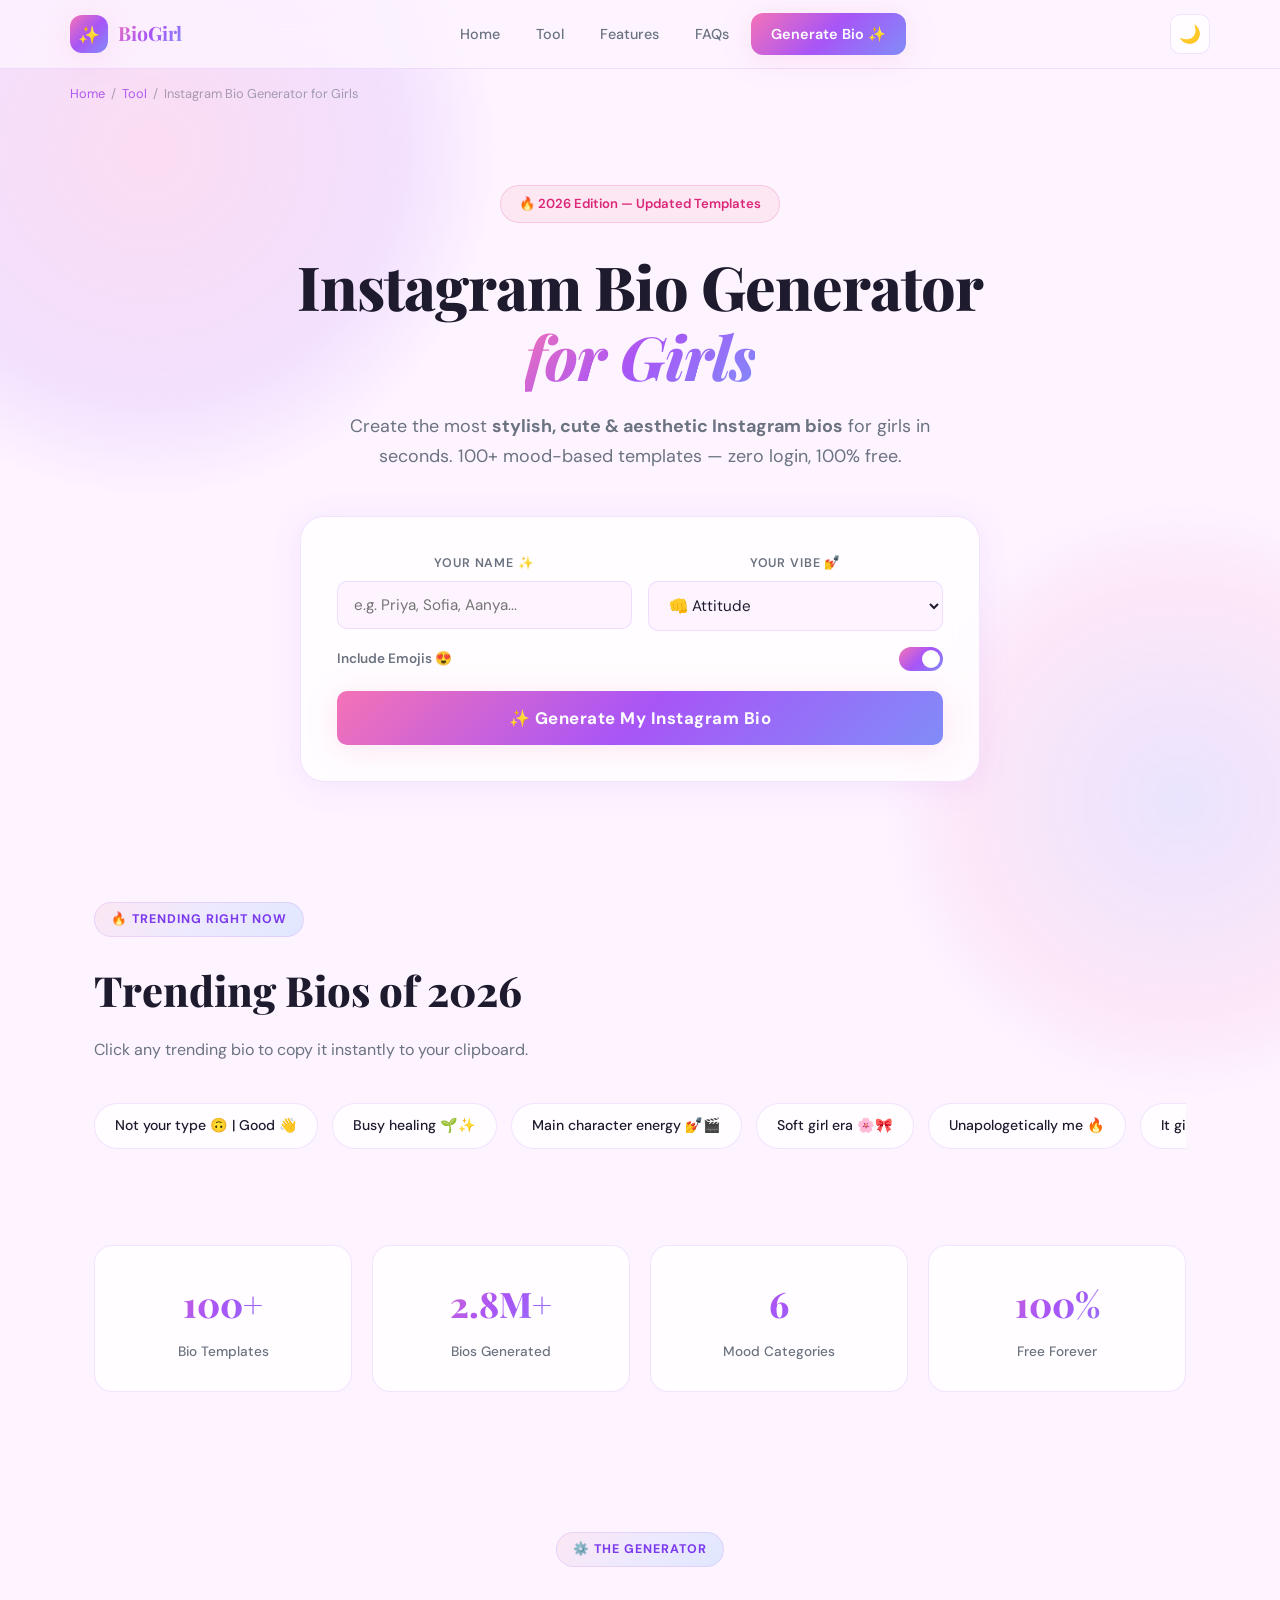
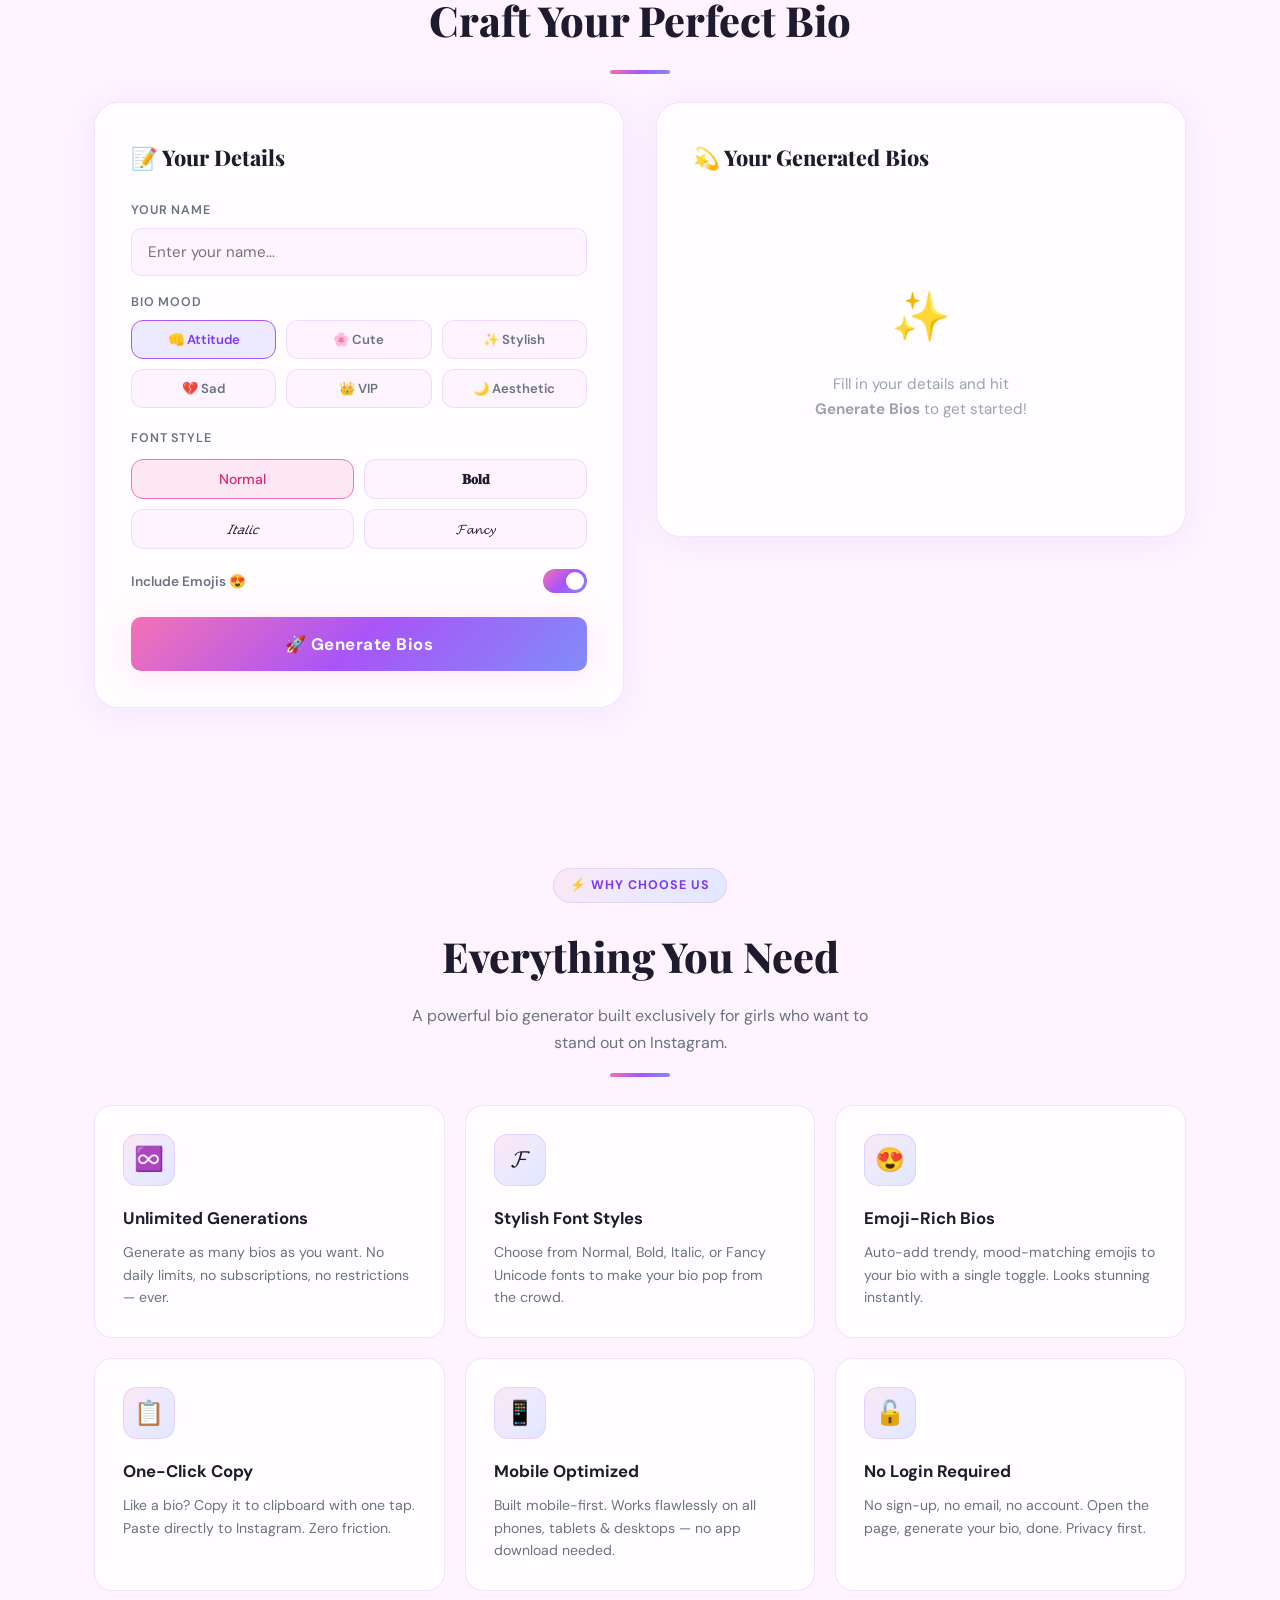
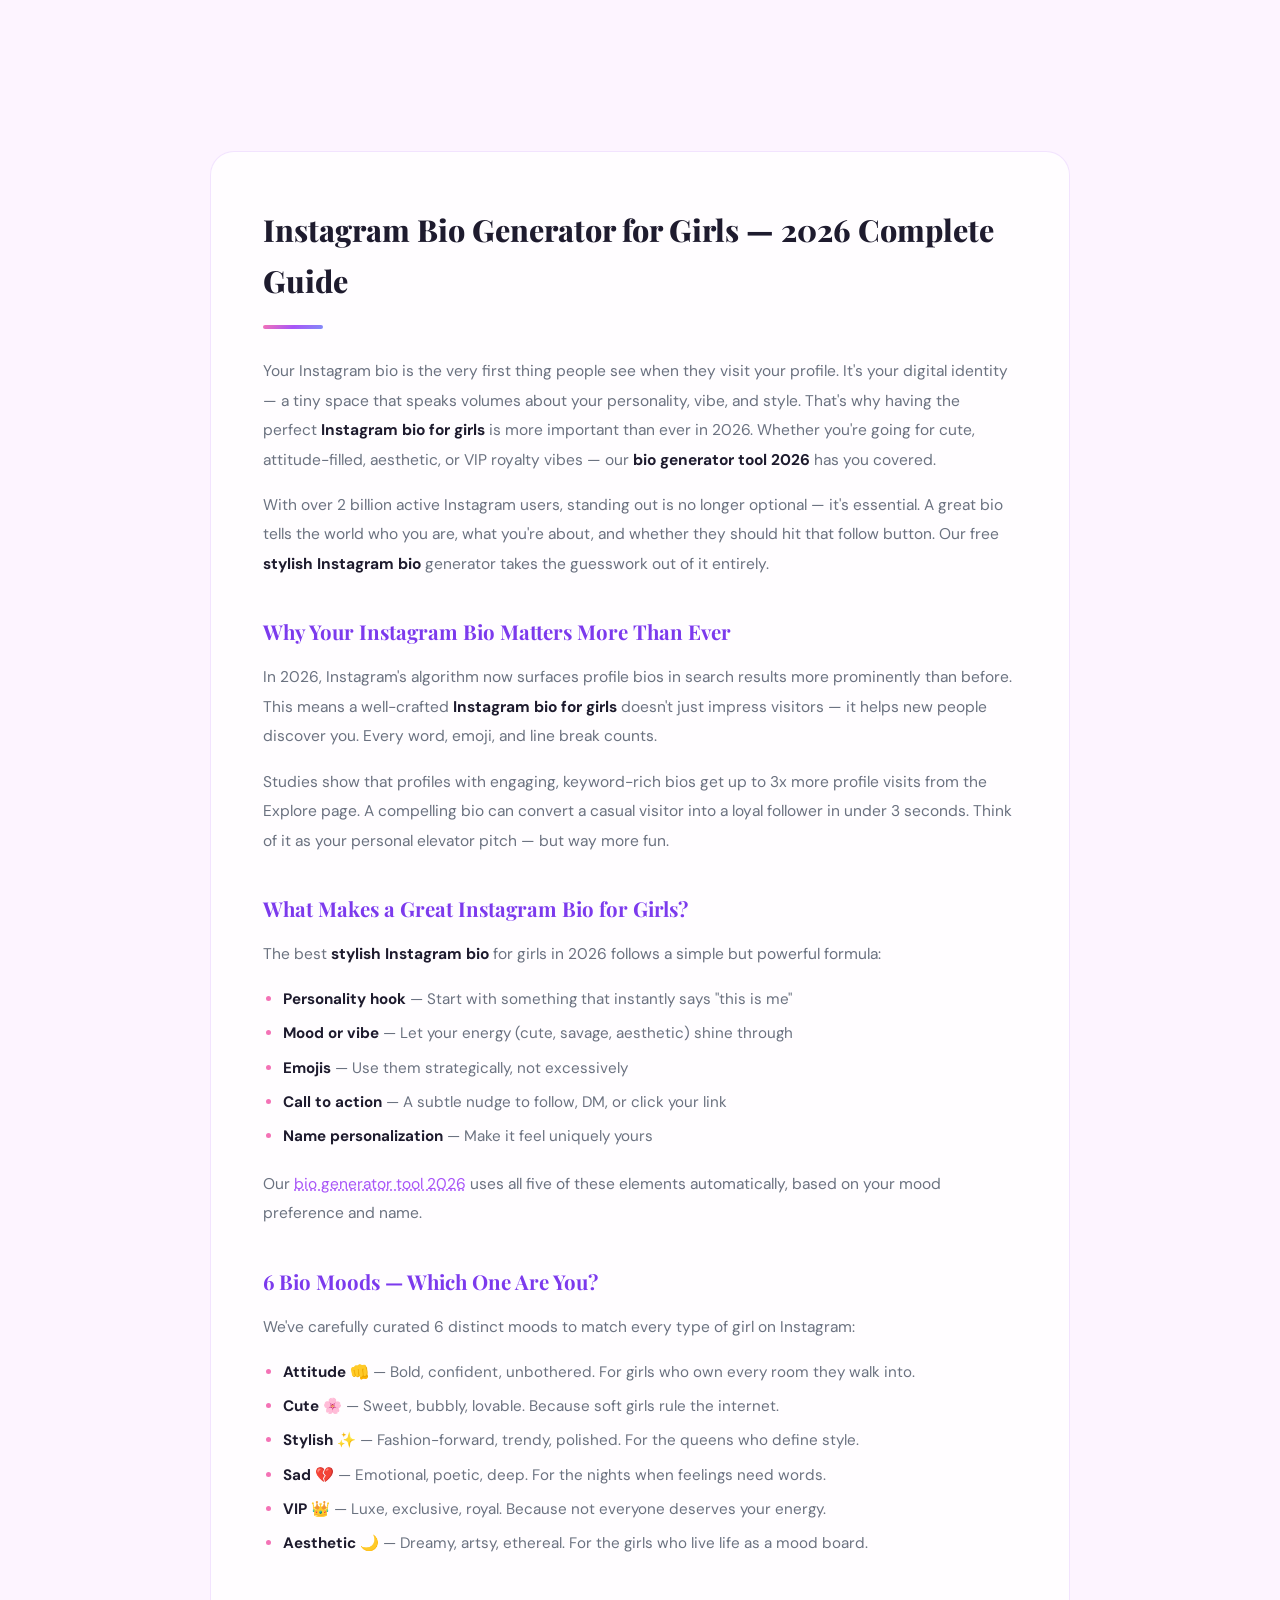
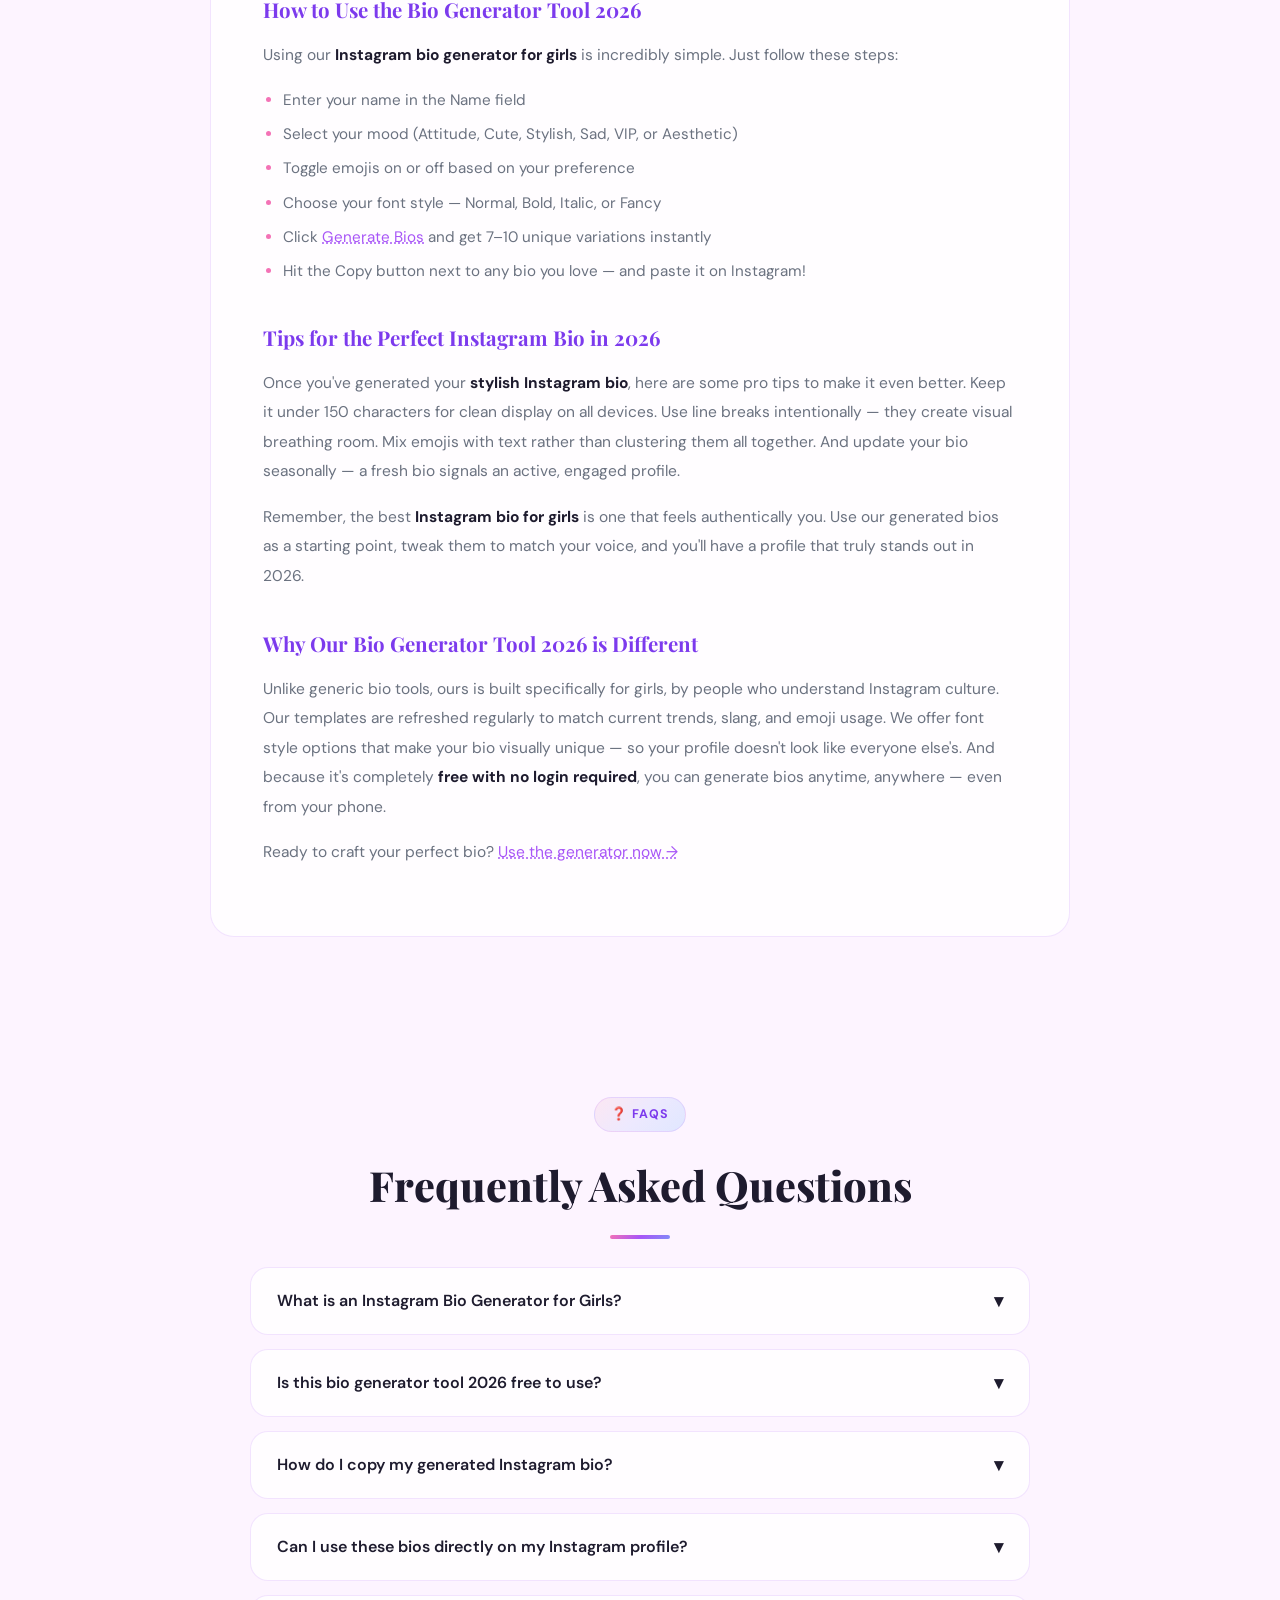
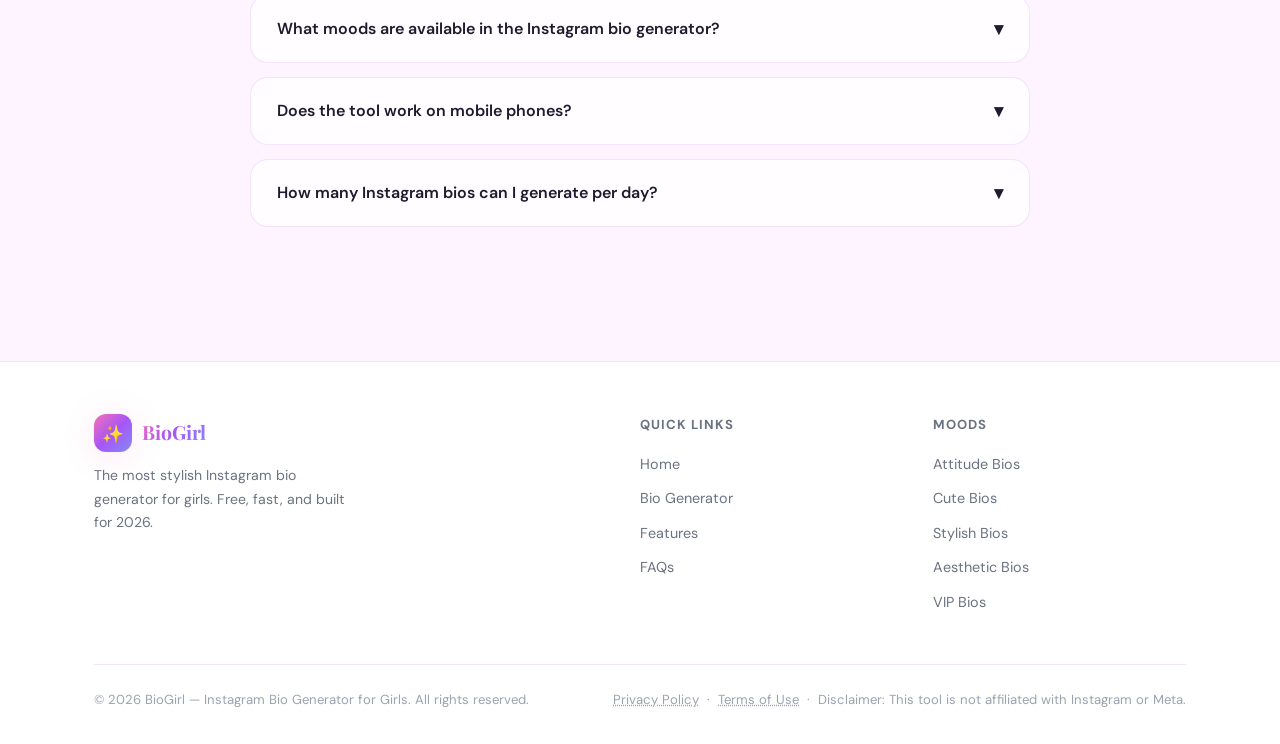
==== index.html @ 4f1fe9f1 "Add files via upload" ====
<!DOCTYPE html>
<html lang="en">
<head>
<meta charset="UTF-8">
<meta name="viewport" content="width=device-width, initial-scale=1.0">
<title>Instagram Bio Generator for Girls 2026 | Stylish & Cute Bio Ideas</title>
<meta name="description" content="Generate the most stylish, cute & aesthetic Instagram bios for girls in 2026. Free bio generator tool with 100+ templates — attitude, cute, VIP, aesthetic & more. Copy in one click!">
<meta name="keywords" content="instagram bio for girls, stylish instagram bio, bio generator tool 2026, cute instagram bio, aesthetic bio, attitude bio for girls, instagram bio generator">
<meta name="author" content="TrustedByRaju">
<meta name="robots" content="index, follow">
<link rel="canonical" href="https://trustedbyraju.github.io/Instagram-Bio-Generator-for-Girls/">
<meta property="og:title" content="Instagram Bio Generator for Girls 2026 | Stylish & Cute Bio Ideas">
<meta property="og:description" content="Generate the most stylish, cute & aesthetic Instagram bios for girls in 2026. Free bio generator tool with 100+ templates.">
<meta property="og:url" content="https://trustedbyraju.github.io/Instagram-Bio-Generator-for-Girls/">
<meta property="og:type" content="website">
<meta property="og:image" content="https://trustedbyraju.github.io/Instagram-Bio-Generator-for-Girls/og-image.jpg">
<meta name="twitter:card" content="summary_large_image">
<meta name="twitter:title" content="Instagram Bio Generator for Girls 2026">
<meta name="twitter:description" content="Free stylish Instagram bio generator for girls. 100+ templates, copy in one click!">

<!-- Google Fonts -->
<link rel="preconnect" href="https://fonts.googleapis.com">
<link rel="preconnect" href="https://fonts.gstatic.com" crossorigin>
<link href="https://fonts.googleapis.com/css2?family=DM+Sans:ital,wght@0,300;0,400;0,500;0,600;0,700;1,400&family=Playfair+Display:ital,wght@0,700;0,800;1,700&family=Space+Mono:wght@400;700&display=swap" rel="stylesheet">

<!-- Schema Markup -->
<script type="application/ld+json">
{
  "@context": "https://schema.org",
  "@graph": [
    {
      "@type": "WebSite",
      "@id": "https://trustedbyraju.github.io/Instagram-Bio-Generator-for-Girls/#website",
      "name": "Instagram Bio Generator for Girls",
      "url": "https://trustedbyraju.github.io/Instagram-Bio-Generator-for-Girls/",
      "description": "Free Instagram bio generator for girls with stylish templates for 2026",
      "potentialAction": {
        "@type": "SearchAction",
        "target": "https://trustedbyraju.github.io/Instagram-Bio-Generator-for-Girls/?q={search_term_string}",
        "query-input": "required name=search_term_string"
      }
    },
    {
      "@type": "SoftwareApplication",
      "name": "Instagram Bio Generator for Girls",
      "url": "https://trustedbyraju.github.io/Instagram-Bio-Generator-for-Girls/",
      "description": "Generate stylish, cute and aesthetic Instagram bios for girls with 100+ templates",
      "applicationCategory": "UtilityApplication",
      "operatingSystem": "All",
      "offers": {
        "@type": "Offer",
        "price": "0",
        "priceCurrency": "USD"
      },
      "aggregateRating": {
        "@type": "AggregateRating",
        "ratingValue": "4.9",
        "ratingCount": "2847"
      }
    },
    {
      "@type": "Article",
      "headline": "Instagram Bio Generator for Girls (2026 Edition) — Stylish, Cute & Aesthetic",
      "description": "Complete guide to creating the perfect Instagram bio for girls in 2026 with stylish templates, emojis, and aesthetic fonts.",
      "url": "https://trustedbyraju.github.io/Instagram-Bio-Generator-for-Girls/",
      "author": { "@type": "Organization", "name": "TrustedByRaju" },
      "publisher": { "@type": "Organization", "name": "TrustedByRaju" },
      "datePublished": "2026-01-01",
      "dateModified": "2026-04-18"
    },
    {
      "@type": "BreadcrumbList",
      "itemListElement": [
        { "@type": "ListItem", "position": 1, "name": "Home", "item": "https://trustedbyraju.github.io/Instagram-Bio-Generator-for-Girls/" },
        { "@type": "ListItem", "position": 2, "name": "Tool", "item": "https://trustedbyraju.github.io/Instagram-Bio-Generator-for-Girls/#tool" },
        { "@type": "ListItem", "position": 3, "name": "Features", "item": "https://trustedbyraju.github.io/Instagram-Bio-Generator-for-Girls/#features" }
      ]
    },
    {
      "@type": "FAQPage",
      "mainEntity": [
        {
          "@type": "Question",
          "name": "What is an Instagram Bio Generator for Girls?",
          "acceptedAnswer": {
            "@type": "Answer",
            "text": "An Instagram Bio Generator for Girls is a free online tool that creates stylish, cute, aesthetic, or attitude-filled Instagram bios tailored specifically for girls. Just enter your name and mood, and it generates 5–10 unique bio variations instantly."
          }
        },
        {
          "@type": "Question",
          "name": "Is this bio generator tool 2026 free to use?",
          "acceptedAnswer": {
            "@type": "Answer",
            "text": "Yes! Our Instagram bio generator tool is completely free. No sign-up, no login, no hidden charges. Generate unlimited stylish Instagram bios anytime you want."
          }
        },
        {
          "@type": "Question",
          "name": "How do I copy my generated Instagram bio?",
          "acceptedAnswer": {
            "@type": "Answer",
            "text": "After generating your bio, simply click the 'Copy' button next to any bio variation. It copies instantly to your clipboard — then just paste it on Instagram!"
          }
        },
        {
          "@type": "Question",
          "name": "Can I use these bios for my Instagram profile?",
          "acceptedAnswer": {
            "@type": "Answer",
            "text": "Absolutely! All generated bios are 100% original and ready to use on your Instagram profile. Choose from cute, stylish, attitude, aesthetic, VIP or sad mood bios."
          }
        },
        {
          "@type": "Question",
          "name": "What moods are available in the Instagram bio generator?",
          "acceptedAnswer": {
            "@type": "Answer",
            "text": "We offer 6 mood categories: Attitude 💯, Cute 🌸, Stylish ✨, Sad 💔, VIP 👑, and Aesthetic 🌙. Each mood generates unique bio styles with matching emojis and tone."
          }
        },
        {
          "@type": "Question",
          "name": "Does the tool work on mobile?",
          "acceptedAnswer": {
            "@type": "Answer",
            "text": "Yes! Our bio generator is 100% mobile-optimized. It works flawlessly on all smartphones, tablets, and desktop devices. No app download required."
          }
        },
        {
          "@type": "Question",
          "name": "How many Instagram bios can I generate?",
          "acceptedAnswer": {
            "@type": "Answer",
            "text": "You can generate unlimited Instagram bios — there's no daily limit. Each click produces 5–10 fresh bio variations from our 100+ template library."
          }
        }
      ]
    }
  ]
}
</script>

<style>
  :root {
    --pink: #f472b6;
    --pink-light: #fce7f3;
    --pink-deep: #db2777;
    --purple: #a855f7;
    --purple-light: #ede9fe;
    --purple-deep: #7c3aed;
    --lavender: #c4b5fd;
    --peach: #fed7aa;
    --mint: #bbf7d0;
    --bg: #fdf4ff;
    --bg2: #fff;
    --card: rgba(255,255,255,0.8);
    --border: rgba(168,85,247,0.15);
    --text: #1e1b2e;
    --text2: #6b7280;
    --text3: #9ca3af;
    --shadow: 0 4px 32px rgba(168,85,247,0.10);
    --shadow-pink: 0 4px 32px rgba(244,114,182,0.18);
    --gradient: linear-gradient(135deg, #f472b6 0%, #a855f7 50%, #818cf8 100%);
    --gradient2: linear-gradient(135deg, #fce7f3 0%, #ede9fe 50%, #e0e7ff 100%);
    --font-display: 'Playfair Display', serif;
    --font-body: 'DM Sans', sans-serif;
    --font-mono: 'Space Mono', monospace;
    --radius: 18px;
    --radius-sm: 10px;
  }

  [data-theme="dark"] {
    --bg: #12091a;
    --bg2: #1a0f2e;
    --card: rgba(26,15,46,0.85);
    --border: rgba(168,85,247,0.25);
    --text: #f3e8ff;
    --text2: #c4b5fd;
    --text3: #9ca3af;
    --shadow: 0 4px 32px rgba(168,85,247,0.25);
    --shadow-pink: 0 4px 32px rgba(244,114,182,0.25);
  }

  *, *::before, *::after { box-sizing: border-box; margin: 0; padding: 0; }

  html { scroll-behavior: smooth; }

  body {
    font-family: var(--font-body);
    background: var(--bg);
    color: var(--text);
    line-height: 1.7;
    overflow-x: hidden;
    transition: background 0.4s, color 0.4s;
  }

  /* Animated gradient background blob */
  .blob-bg {
    position: fixed;
    top: -200px; left: -200px;
    width: 700px; height: 700px;
    background: radial-gradient(circle, rgba(244,114,182,0.18) 0%, rgba(168,85,247,0.12) 50%, transparent 70%);
    border-radius: 50%;
    animation: blobMove 14s ease-in-out infinite alternate;
    pointer-events: none;
    z-index: 0;
  }
  .blob-bg2 {
    position: fixed;
    bottom: -200px; right: -200px;
    width: 600px; height: 600px;
    background: radial-gradient(circle, rgba(129,140,248,0.15) 0%, rgba(244,114,182,0.10) 50%, transparent 70%);
    border-radius: 50%;
    animation: blobMove2 18s ease-in-out infinite alternate;
    pointer-events: none;
    z-index: 0;
  }
  @keyframes blobMove { 0%{transform:translate(0,0) scale(1);} 100%{transform:translate(120px,80px) scale(1.15);} }
  @keyframes blobMove2 { 0%{transform:translate(0,0) scale(1);} 100%{transform:translate(-80px,-60px) scale(1.2);} }

  /* NAVBAR */
  nav {
    position: sticky; top: 0; z-index: 100;
    background: rgba(253,244,255,0.82);
    backdrop-filter: blur(18px);
    border-bottom: 1px solid var(--border);
    padding: 0 24px;
    transition: background 0.4s;
  }
  [data-theme="dark"] nav { background: rgba(18,9,26,0.88); }
  .nav-inner {
    max-width: 1140px; margin: 0 auto;
    display: flex; align-items: center; justify-content: space-between;
    height: 68px; gap: 16px;
  }
  .logo {
    display: flex; align-items: center; gap: 10px;
    text-decoration: none;
    font-family: var(--font-display); font-weight: 700; font-size: 1.22rem;
    color: var(--text);
  }
  .logo-icon {
    width: 38px; height: 38px; border-radius: 12px;
    background: var(--gradient);
    display: flex; align-items: center; justify-content: center;
    font-size: 1.1rem; flex-shrink: 0;
    box-shadow: var(--shadow-pink);
  }
  .logo span { background: var(--gradient); -webkit-background-clip: text; -webkit-text-fill-color: transparent; background-clip: text; }
  .nav-links { display: flex; align-items: center; gap: 8px; }
  .nav-links a {
    text-decoration: none; color: var(--text2); font-size: 0.9rem; font-weight: 500;
    padding: 7px 14px; border-radius: 9px;
    transition: all 0.2s;
  }
  .nav-links a:hover { color: var(--purple); background: var(--purple-light); }
  [data-theme="dark"] .nav-links a:hover { background: rgba(168,85,247,0.15); }
  .nav-cta {
    background: var(--gradient); color: #fff !important;
    padding: 9px 20px !important; border-radius: 12px !important;
    font-weight: 600 !important; box-shadow: var(--shadow-pink);
    transition: transform 0.2s, box-shadow 0.2s !important;
  }
  .nav-cta:hover { transform: translateY(-2px) !important; box-shadow: 0 8px 24px rgba(244,114,182,0.35) !important; background: rgba(0,0,0,0) !important; }
  .theme-btn {
    background: var(--card); border: 1px solid var(--border);
    border-radius: 10px; width: 40px; height: 40px;
    display: flex; align-items: center; justify-content: center;
    cursor: pointer; font-size: 1.1rem; transition: all 0.2s;
    flex-shrink: 0;
  }
  .theme-btn:hover { transform: rotate(20deg); }
  .hamburger { display: none; background: none; border: none; cursor: pointer; padding: 4px; }
  .hamburger span { display: block; width: 22px; height: 2px; background: var(--text); margin: 5px 0; border-radius: 2px; transition: all 0.3s; }
  @media(max-width:768px){
    .nav-links { display: none; flex-direction: column; position: absolute; top: 68px; left: 0; right: 0; background: var(--bg); border-bottom: 1px solid var(--border); padding: 16px; gap: 4px; }
    .nav-links.open { display: flex; }
    .hamburger { display: block; }
    .nav-cta { display: none; }
  }

  /* Sections */
  section { position: relative; z-index: 1; }
  .container { max-width: 1140px; margin: 0 auto; padding: 0 24px; }

  /* HERO */
  .hero {
    padding: 80px 0 60px;
    text-align: center;
  }
  .hero-badge {
    display: inline-flex; align-items: center; gap: 8px;
    background: var(--pink-light); border: 1px solid rgba(244,114,182,0.3);
    color: var(--pink-deep); padding: 7px 18px; border-radius: 100px;
    font-size: 0.82rem; font-weight: 600; margin-bottom: 28px;
    animation: fadeDown 0.6s ease both;
  }
  [data-theme="dark"] .hero-badge { background: rgba(244,114,182,0.12); border-color: rgba(244,114,182,0.25); color: #f9a8d4; }
  .hero h1 {
    font-family: var(--font-display); font-size: clamp(2.2rem, 5vw, 3.8rem);
    font-weight: 800; line-height: 1.15; letter-spacing: -1px;
    margin-bottom: 20px;
    animation: fadeDown 0.7s ease 0.1s both;
  }
  .hero h1 em { font-style: italic; background: var(--gradient); -webkit-background-clip: text; -webkit-text-fill-color: transparent; background-clip: text; }
  .hero-sub {
    font-size: 1.12rem; color: var(--text2); max-width: 580px; margin: 0 auto 44px;
    animation: fadeDown 0.7s ease 0.2s both;
  }
  .hero-tool {
    background: var(--card); border: 1px solid var(--border);
    border-radius: 24px; padding: 36px; max-width: 680px; margin: 0 auto;
    backdrop-filter: blur(20px); box-shadow: var(--shadow);
    animation: fadeUp 0.8s ease 0.3s both;
  }
  .input-row { display: grid; grid-template-columns: 1fr 1fr; gap: 16px; margin-bottom: 16px; }
  @media(max-width:540px){ .input-row { grid-template-columns: 1fr; } }
  .field label { display: block; font-size: 0.78rem; font-weight: 600; color: var(--text2); margin-bottom: 7px; text-transform: uppercase; letter-spacing: 0.07em; }
  .field input, .field select {
    width: 100%; padding: 13px 16px; border-radius: var(--radius-sm);
    border: 1.5px solid var(--border); background: var(--bg);
    color: var(--text); font-family: var(--font-body); font-size: 0.95rem;
    transition: border-color 0.2s, box-shadow 0.2s;
    outline: none;
  }
  .field input:focus, .field select:focus { border-color: var(--purple); box-shadow: 0 0 0 3px rgba(168,85,247,0.12); }
  .toggle-row { display: flex; align-items: center; justify-content: space-between; margin-bottom: 20px; }
  .toggle-label { font-size: 0.85rem; font-weight: 600; color: var(--text2); }
  .toggle { position: relative; display: inline-block; width: 44px; height: 24px; }
  .toggle input { opacity: 0; width: 0; height: 0; }
  .slider {
    position: absolute; inset: 0; background: var(--border); border-radius: 24px; cursor: pointer;
    transition: background 0.3s;
  }
  .slider::before {
    content: ''; position: absolute; height: 18px; width: 18px; left: 3px; bottom: 3px;
    background: #fff; border-radius: 50%; transition: transform 0.3s;
  }
  .toggle input:checked + .slider { background: var(--gradient); }
  .toggle input:checked + .slider::before { transform: translateX(20px); }
  .generate-btn {
    width: 100%; padding: 16px; border: none; border-radius: var(--radius-sm);
    background: var(--gradient); color: #fff; font-family: var(--font-body);
    font-size: 1.05rem; font-weight: 700; cursor: pointer; letter-spacing: 0.03em;
    box-shadow: var(--shadow-pink); transition: transform 0.2s, box-shadow 0.2s;
    position: relative; overflow: hidden;
  }
  .generate-btn::after {
    content: ''; position: absolute; inset: 0;
    background: linear-gradient(90deg, transparent, rgba(255,255,255,0.2), transparent);
    transform: translateX(-100%); transition: transform 0.5s;
  }
  .generate-btn:hover { transform: translateY(-3px); box-shadow: 0 12px 32px rgba(244,114,182,0.4); }
  .generate-btn:hover::after { transform: translateX(100%); }
  .generate-btn:active { transform: translateY(0); }
  .generate-btn.loading { pointer-events: none; opacity: 0.85; }

  /* Output */
  .output-section { margin-top: 32px; display: none; }
  .output-section.show { display: block; animation: fadeUp 0.5s ease both; }
  .output-label { font-size: 0.78rem; font-weight: 600; color: var(--text2); text-transform: uppercase; letter-spacing: 0.07em; margin-bottom: 14px; }
  .bio-card {
    background: var(--bg); border: 1.5px solid var(--border); border-radius: 14px;
    padding: 18px 20px; margin-bottom: 12px; display: flex; align-items: center; justify-content: space-between;
    gap: 12px; transition: border-color 0.2s, box-shadow 0.2s;
  }
  .bio-card:hover { border-color: var(--purple); box-shadow: 0 0 0 3px rgba(168,85,247,0.08); }
  .bio-text { font-size: 0.97rem; line-height: 1.55; flex: 1; word-break: break-word; }
  .copy-btn {
    flex-shrink: 0; padding: 8px 16px; border: 1.5px solid var(--border); border-radius: 9px;
    background: transparent; color: var(--text2); font-family: var(--font-body); font-size: 0.82rem;
    font-weight: 600; cursor: pointer; transition: all 0.2s;
  }
  .copy-btn:hover { border-color: var(--purple); color: var(--purple); background: var(--purple-light); }
  .copy-btn.copied { border-color: #10b981; color: #10b981; background: #d1fae5; }
  [data-theme="dark"] .copy-btn.copied { background: rgba(16,185,129,0.15); }
  .regen-btn {
    margin-top: 4px; padding: 10px 20px; border: 1.5px solid var(--border); border-radius: 10px;
    background: transparent; color: var(--text2); font-family: var(--font-body); font-size: 0.9rem;
    font-weight: 600; cursor: pointer; transition: all 0.2s; display: flex; align-items: center; gap: 8px;
  }
  .regen-btn:hover { border-color: var(--pink); color: var(--pink-deep); }

  /* Toast */
  .toast {
    position: fixed; bottom: 32px; left: 50%; transform: translateX(-50%) translateY(80px);
    background: #1e1b2e; color: #fff; padding: 14px 28px; border-radius: 14px;
    font-size: 0.92rem; font-weight: 600; display: flex; align-items: center; gap: 10px;
    z-index: 9999; transition: transform 0.35s cubic-bezier(0.34,1.56,0.64,1), opacity 0.3s;
    opacity: 0; pointer-events: none; white-space: nowrap;
    box-shadow: 0 8px 32px rgba(0,0,0,0.25);
  }
  .toast.show { transform: translateX(-50%) translateY(0); opacity: 1; }

  /* TRENDING */
  .trending { padding: 60px 0 20px; }
  .section-tag {
    display: inline-flex; align-items: center; gap: 7px;
    background: var(--gradient2); border: 1px solid var(--border);
    color: var(--purple-deep); padding: 6px 16px; border-radius: 100px;
    font-size: 0.78rem; font-weight: 700; text-transform: uppercase; letter-spacing: 0.08em;
    margin-bottom: 18px;
  }
  [data-theme="dark"] .section-tag { background: rgba(168,85,247,0.12); color: var(--lavender); border-color: rgba(168,85,247,0.2); }
  .section-title { font-family: var(--font-display); font-size: clamp(1.8rem, 3.5vw, 2.6rem); font-weight: 800; margin-bottom: 10px; }
  .section-sub { color: var(--text2); font-size: 1rem; max-width: 500px; margin-bottom: 40px; }
  .trending-scroll { display: flex; gap: 14px; overflow-x: auto; padding-bottom: 16px; -webkit-overflow-scrolling: touch; scrollbar-width: none; }
  .trending-scroll::-webkit-scrollbar { display: none; }
  .trend-chip {
    flex-shrink: 0; background: var(--card); border: 1px solid var(--border);
    border-radius: 100px; padding: 10px 20px; font-size: 0.88rem; font-weight: 500;
    cursor: pointer; transition: all 0.2s; white-space: nowrap;
    backdrop-filter: blur(10px);
  }
  .trend-chip:hover { border-color: var(--pink); color: var(--pink-deep); transform: translateY(-2px); box-shadow: var(--shadow-pink); }

  /* TOOL SECTION */
  .tool-section { padding: 80px 0; }
  .tool-grid { display: grid; grid-template-columns: 1fr 1fr; gap: 32px; align-items: start; }
  @media(max-width:768px){ .tool-grid { grid-template-columns: 1fr; } }
  .tool-panel {
    background: var(--card); border: 1px solid var(--border); border-radius: 24px;
    padding: 36px; backdrop-filter: blur(20px); box-shadow: var(--shadow);
  }
  .panel-title { font-family: var(--font-display); font-size: 1.35rem; font-weight: 800; margin-bottom: 24px; }
  .mood-grid { display: grid; grid-template-columns: repeat(3, 1fr); gap: 10px; margin-bottom: 20px; }
  .mood-btn {
    padding: 10px 8px; border: 1.5px solid var(--border); border-radius: 12px;
    background: var(--bg); color: var(--text2); font-family: var(--font-body);
    font-size: 0.82rem; font-weight: 600; cursor: pointer; transition: all 0.2s;
    text-align: center;
  }
  .mood-btn:hover, .mood-btn.active { border-color: var(--purple); color: var(--purple-deep); background: var(--purple-light); }
  [data-theme="dark"] .mood-btn:hover, [data-theme="dark"] .mood-btn.active { background: rgba(168,85,247,0.15); }
  .font-select-grid { display: grid; grid-template-columns: repeat(2, 1fr); gap: 10px; margin-bottom: 20px; }
  .font-btn {
    padding: 10px; border: 1.5px solid var(--border); border-radius: 12px;
    background: var(--bg); color: var(--text); font-size: 0.88rem; cursor: pointer;
    transition: all 0.2s; text-align: center; font-family: var(--font-body); font-weight: 500;
  }
  .font-btn:hover, .font-btn.active { border-color: var(--pink); color: var(--pink-deep); background: var(--pink-light); }
  [data-theme="dark"] .font-btn:hover, [data-theme="dark"] .font-btn.active { background: rgba(244,114,182,0.12); }
  .output-panel { min-height: 400px; }
  .placeholder-msg {
    display: flex; flex-direction: column; align-items: center; justify-content: center;
    height: 300px; color: var(--text3); text-align: center; gap: 14px;
  }
  .placeholder-msg .emoji { font-size: 3rem; }
  .placeholder-msg p { font-size: 0.95rem; }

  /* FEATURES */
  .features { padding: 80px 0; }
  .features-grid { display: grid; grid-template-columns: repeat(3, 1fr); gap: 20px; }
  @media(max-width:900px){ .features-grid { grid-template-columns: repeat(2, 1fr); } }
  @media(max-width:560px){ .features-grid { grid-template-columns: 1fr; } }
  .feat-card {
    background: var(--card); border: 1px solid var(--border); border-radius: var(--radius);
    padding: 28px; backdrop-filter: blur(20px); transition: transform 0.25s, box-shadow 0.25s;
  }
  .feat-card:hover { transform: translateY(-5px); box-shadow: var(--shadow); }
  .feat-icon {
    width: 52px; height: 52px; border-radius: 14px; background: var(--gradient2);
    display: flex; align-items: center; justify-content: center; font-size: 1.5rem;
    margin-bottom: 18px; border: 1px solid var(--border);
  }
  .feat-card h3 { font-size: 1.05rem; font-weight: 700; margin-bottom: 9px; }
  .feat-card p { font-size: 0.88rem; color: var(--text2); line-height: 1.6; }

  /* STATS */
  .stats { padding: 60px 0; }
  .stats-grid { display: grid; grid-template-columns: repeat(4, 1fr); gap: 20px; }
  @media(max-width:768px){ .stats-grid { grid-template-columns: repeat(2, 1fr); } }
  .stat-card {
    text-align: center; background: var(--card); border: 1px solid var(--border);
    border-radius: var(--radius); padding: 28px 20px; backdrop-filter: blur(20px);
  }
  .stat-num { font-family: var(--font-display); font-size: 2.2rem; font-weight: 800; background: var(--gradient); -webkit-background-clip: text; -webkit-text-fill-color: transparent; background-clip: text; }
  .stat-label { font-size: 0.85rem; color: var(--text2); margin-top: 6px; font-weight: 500; }

  /* SEO CONTENT */
  .seo-content { padding: 80px 0; }
  .content-card {
    background: var(--card); border: 1px solid var(--border); border-radius: 24px;
    padding: 52px; backdrop-filter: blur(20px);
    max-width: 860px; margin: 0 auto;
  }
  @media(max-width:600px){ .content-card { padding: 28px 20px; } }
  .content-card h2 { font-family: var(--font-display); font-size: 1.9rem; font-weight: 800; margin: 0 0 18px; }
  .content-card h3 { font-family: var(--font-display); font-size: 1.28rem; font-weight: 700; margin: 36px 0 13px; color: var(--purple-deep); }
  [data-theme="dark"] .content-card h3 { color: var(--lavender); }
  .content-card p { color: var(--text2); line-height: 1.9; margin-bottom: 16px; font-size: 0.97rem; }
  .content-card strong { color: var(--text); font-weight: 700; }
  .content-card ul { margin: 12px 0 20px 20px; }
  .content-card li { color: var(--text2); line-height: 1.85; font-size: 0.95rem; margin-bottom: 6px; }
  .content-card li::marker { color: var(--pink); }
  .content-card a { color: var(--purple); text-decoration: underline; text-decoration-style: dotted; }

  /* FAQ */
  .faq-section { padding: 80px 0; }
  .faq-list { max-width: 780px; margin: 0 auto; }
  .faq-item {
    background: var(--card); border: 1px solid var(--border); border-radius: var(--radius);
    margin-bottom: 14px; overflow: hidden; backdrop-filter: blur(20px);
    transition: border-color 0.2s;
  }
  .faq-item.open { border-color: var(--purple); }
  .faq-q {
    width: 100%; padding: 22px 26px; display: flex; align-items: center; justify-content: space-between;
    background: none; border: none; color: var(--text); font-family: var(--font-body);
    font-size: 1rem; font-weight: 600; cursor: pointer; text-align: left; gap: 16px;
  }
  .faq-arrow { font-size: 1.1rem; transition: transform 0.3s; flex-shrink: 0; }
  .faq-item.open .faq-arrow { transform: rotate(180deg); }
  .faq-a {
    max-height: 0; overflow: hidden; transition: max-height 0.4s ease, padding 0.3s;
    padding: 0 26px; color: var(--text2); font-size: 0.95rem; line-height: 1.75;
  }
  .faq-item.open .faq-a { max-height: 300px; padding: 0 26px 22px; }

  /* FOOTER */
  footer {
    background: var(--bg2); border-top: 1px solid var(--border);
    padding: 52px 0 32px; margin-top: 40px;
    position: relative; z-index: 1;
  }
  .footer-grid { display: grid; grid-template-columns: 2fr 1fr 1fr; gap: 40px; margin-bottom: 40px; }
  @media(max-width:768px){ .footer-grid { grid-template-columns: 1fr; gap: 28px; } }
  .footer-brand p { font-size: 0.88rem; color: var(--text2); margin-top: 12px; max-width: 260px; line-height: 1.7; }
  .footer-col h4 { font-size: 0.82rem; font-weight: 700; text-transform: uppercase; letter-spacing: 0.08em; color: var(--text2); margin-bottom: 16px; }
  .footer-col a { display: block; color: var(--text2); text-decoration: none; font-size: 0.9rem; margin-bottom: 10px; transition: color 0.2s; }
  .footer-col a:hover { color: var(--purple); }
  .footer-bottom { border-top: 1px solid var(--border); padding-top: 24px; display: flex; align-items: center; justify-content: space-between; flex-wrap: wrap; gap: 12px; }
  .footer-bottom p { font-size: 0.82rem; color: var(--text3); }
  .footer-bottom a { color: var(--text3); text-decoration: underline; text-decoration-style: dotted; }

  /* Breadcrumb */
  .breadcrumb { padding: 14px 0 0; }
  .breadcrumb nav { background: none; border: none; padding: 0; position: static; backdrop-filter: none; }
  .breadcrumb ol { display: flex; align-items: center; gap: 6px; list-style: none; flex-wrap: wrap; }
  .breadcrumb li { font-size: 0.8rem; color: var(--text3); }
  .breadcrumb li a { color: var(--purple); text-decoration: none; }
  .breadcrumb li + li::before { content: '/'; margin-right: 6px; }

  /* Animations */
  @keyframes fadeDown { from { opacity: 0; transform: translateY(-18px); } to { opacity: 1; transform: translateY(0); } }
  @keyframes fadeUp { from { opacity: 0; transform: translateY(18px); } to { opacity: 1; transform: translateY(0); } }
  @keyframes spin { to { transform: rotate(360deg); } }

  .spin { animation: spin 1s linear infinite; display: inline-block; }

  /* Scrollbar */
  ::-webkit-scrollbar { width: 6px; }
  ::-webkit-scrollbar-track { background: var(--bg); }
  ::-webkit-scrollbar-thumb { background: var(--lavender); border-radius: 4px; }

  /* Divider */
  .divider { width: 60px; height: 4px; border-radius: 4px; background: var(--gradient); margin: 14px 0 28px; }
  .center { text-align: center; }
  .center .divider { margin: 14px auto 28px; }
</style>
</head>
<body>

<div class="blob-bg"></div>
<div class="blob-bg2"></div>

<!-- Toast -->
<div class="toast" id="toast">✅ Bio copied to clipboard!</div>

<!-- NAVBAR -->
<nav>
  <div class="nav-inner">
    <a href="#" class="logo">
      <div class="logo-icon">✨</div>
      <span>BioGirl</span>
    </a>
    <div class="nav-links" id="navLinks">
      <a href="#home">Home</a>
      <a href="#tool">Tool</a>
      <a href="#features">Features</a>
      <a href="#faq">FAQs</a>
      <a href="#tool" class="nav-cta">Generate Bio ✨</a>
    </div>
    <div style="display:flex;align-items:center;gap:10px;">
      <button class="theme-btn" id="themeBtn" title="Toggle dark/light mode">🌙</button>
      <button class="hamburger" id="hamburger" aria-label="Toggle menu">
        <span></span><span></span><span></span>
      </button>
    </div>
  </div>
</nav>

<!-- BREADCRUMB -->
<div class="container breadcrumb">
  <nav aria-label="breadcrumb">
    <ol>
      <li><a href="/">Home</a></li>
      <li><a href="#tool">Tool</a></li>
      <li>Instagram Bio Generator for Girls</li>
    </ol>
  </nav>
</div>

<!-- HERO -->
<section class="hero" id="home">
  <div class="container">
    <div class="hero-badge">🔥 2026 Edition — Updated Templates</div>
    <h1>
      Instagram Bio Generator<br>
      <em>for Girls</em>
    </h1>
    <p class="hero-sub">
      Create the most <strong>stylish, cute & aesthetic Instagram bios</strong> for girls in seconds. 100+ mood-based templates — zero login, 100% free.
    </p>

    <!-- Quick Hero Tool -->
    <div class="hero-tool">
      <div class="input-row">
        <div class="field">
          <label>Your Name ✨</label>
          <input type="text" id="heroName" placeholder="e.g. Priya, Sofia, Aanya..." maxlength="40">
        </div>
        <div class="field">
          <label>Your Vibe 💅</label>
          <select id="heroMood">
            <option value="attitude">👊 Attitude</option>
            <option value="cute">🌸 Cute</option>
            <option value="stylish">✨ Stylish</option>
            <option value="sad">💔 Sad</option>
            <option value="vip">👑 VIP</option>
            <option value="aesthetic">🌙 Aesthetic</option>
          </select>
        </div>
      </div>
      <div class="toggle-row">
        <span class="toggle-label">Include Emojis 😍</span>
        <label class="toggle"><input type="checkbox" id="heroEmoji" checked><span class="slider"></span></label>
      </div>
      <button class="generate-btn" id="heroGenBtn" onclick="generateHeroBio()">
        ✨ Generate My Instagram Bio
      </button>
      <div class="output-section" id="heroOutput"></div>
    </div>
  </div>
</section>

<!-- TRENDING BIOS -->
<section class="trending" id="trending">
  <div class="container">
    <div class="section-tag">🔥 Trending Right Now</div>
    <h2 class="section-title">Trending Bios of 2026</h2>
    <p class="section-sub">Click any trending bio to copy it instantly to your clipboard.</p>
    <div class="trending-scroll" id="trendingScroll"></div>
  </div>
</section>

<!-- STATS -->
<section class="stats">
  <div class="container">
    <div class="stats-grid">
      <div class="stat-card"><div class="stat-num">100+</div><div class="stat-label">Bio Templates</div></div>
      <div class="stat-card"><div class="stat-num">2.8M+</div><div class="stat-label">Bios Generated</div></div>
      <div class="stat-card"><div class="stat-num">6</div><div class="stat-label">Mood Categories</div></div>
      <div class="stat-card"><div class="stat-num">100%</div><div class="stat-label">Free Forever</div></div>
    </div>
  </div>
</section>

<!-- TOOL SECTION -->
<section class="tool-section" id="tool">
  <div class="container">
    <div class="center">
      <div class="section-tag">⚙️ The Generator</div>
      <h2 class="section-title">Craft Your Perfect Bio</h2>
      <div class="divider"></div>
    </div>
    <div class="tool-grid">
      <!-- Input Panel -->
      <div class="tool-panel">
        <h3 class="panel-title">📝 Your Details</h3>
        <div class="field" style="margin-bottom:16px;">
          <label>Your Name</label>
          <input type="text" id="toolName" placeholder="Enter your name..." maxlength="40">
        </div>
        <div class="field" style="margin-bottom:20px;">
          <label>Bio Mood</label>
          <div class="mood-grid" id="moodGrid">
            <button class="mood-btn active" data-mood="attitude" onclick="setMood(this,'attitude')">👊 Attitude</button>
            <button class="mood-btn" data-mood="cute" onclick="setMood(this,'cute')">🌸 Cute</button>
            <button class="mood-btn" data-mood="stylish" onclick="setMood(this,'stylish')">✨ Stylish</button>
            <button class="mood-btn" data-mood="sad" onclick="setMood(this,'sad')">💔 Sad</button>
            <button class="mood-btn" data-mood="vip" onclick="setMood(this,'vip')">👑 VIP</button>
            <button class="mood-btn" data-mood="aesthetic" onclick="setMood(this,'aesthetic')">🌙 Aesthetic</button>
          </div>
        </div>
        <div style="margin-bottom:20px;">
          <label style="font-size:0.78rem;font-weight:600;color:var(--text2);text-transform:uppercase;letter-spacing:0.07em;display:block;margin-bottom:10px;">Font Style</label>
          <div class="font-select-grid" id="fontGrid">
            <button class="font-btn active" data-font="normal" onclick="setFont(this,'normal')">Normal</button>
            <button class="font-btn" data-font="bold" onclick="setFont(this,'bold')" style="font-weight:700;">𝐁𝐨𝐥𝐝</button>
            <button class="font-btn" data-font="italic" onclick="setFont(this,'italic')" style="font-style:italic;">𝘐𝘵𝘢𝘭𝘪𝘤</button>
            <button class="font-btn" data-font="fancy" onclick="setFont(this,'fancy')">𝓕𝓪𝓷𝓬𝔂</button>
          </div>
        </div>
        <div class="toggle-row" style="margin-bottom:24px;">
          <span class="toggle-label">Include Emojis 😍</span>
          <label class="toggle"><input type="checkbox" id="toolEmoji" checked><span class="slider"></span></label>
        </div>
        <button class="generate-btn" onclick="generateToolBio()">🚀 Generate Bios</button>
        <button class="regen-btn" id="regenBtn" onclick="generateToolBio()" style="margin-top:12px;display:none;">
          🔄 Regenerate New Set
        </button>
      </div>

      <!-- Output Panel -->
      <div class="tool-panel output-panel">
        <h3 class="panel-title">💫 Your Generated Bios</h3>
        <div id="toolOutput">
          <div class="placeholder-msg">
            <div class="emoji">✨</div>
            <p>Fill in your details and hit<br><strong>Generate Bios</strong> to get started!</p>
          </div>
        </div>
      </div>
    </div>
  </div>
</section>

<!-- FEATURES -->
<section class="features" id="features">
  <div class="container">
    <div class="center">
      <div class="section-tag">⚡ Why Choose Us</div>
      <h2 class="section-title">Everything You Need</h2>
      <p class="section-sub" style="margin:0 auto 16px;">A powerful bio generator built exclusively for girls who want to stand out on Instagram.</p>
      <div class="divider"></div>
    </div>
    <div class="features-grid">
      <div class="feat-card">
        <div class="feat-icon">♾️</div>
        <h3>Unlimited Generations</h3>
        <p>Generate as many bios as you want. No daily limits, no subscriptions, no restrictions — ever.</p>
      </div>
      <div class="feat-card">
        <div class="feat-icon">𝓕</div>
        <h3>Stylish Font Styles</h3>
        <p>Choose from Normal, Bold, Italic, or Fancy Unicode fonts to make your bio pop from the crowd.</p>
      </div>
      <div class="feat-card">
        <div class="feat-icon">😍</div>
        <h3>Emoji-Rich Bios</h3>
        <p>Auto-add trendy, mood-matching emojis to your bio with a single toggle. Looks stunning instantly.</p>
      </div>
      <div class="feat-card">
        <div class="feat-icon">📋</div>
        <h3>One-Click Copy</h3>
        <p>Like a bio? Copy it to clipboard with one tap. Paste directly to Instagram. Zero friction.</p>
      </div>
      <div class="feat-card">
        <div class="feat-icon">📱</div>
        <h3>Mobile Optimized</h3>
        <p>Built mobile-first. Works flawlessly on all phones, tablets & desktops — no app download needed.</p>
      </div>
      <div class="feat-card">
        <div class="feat-icon">🔓</div>
        <h3>No Login Required</h3>
        <p>No sign-up, no email, no account. Open the page, generate your bio, done. Privacy first.</p>
      </div>
    </div>
  </div>
</section>

<!-- SEO CONTENT -->
<section class="seo-content">
  <div class="container">
    <div class="content-card">
      <h2>Instagram Bio Generator for Girls — 2026 Complete Guide</h2>
      <div class="divider"></div>
      <p>
        Your Instagram bio is the very first thing people see when they visit your profile. It's your digital identity — a tiny space that speaks volumes about your personality, vibe, and style. That's why having the perfect <strong>Instagram bio for girls</strong> is more important than ever in 2026. Whether you're going for cute, attitude-filled, aesthetic, or VIP royalty vibes — our <strong>bio generator tool 2026</strong> has you covered.
      </p>
      <p>
        With over 2 billion active Instagram users, standing out is no longer optional — it's essential. A great bio tells the world who you are, what you're about, and whether they should hit that follow button. Our free <strong>stylish Instagram bio</strong> generator takes the guesswork out of it entirely.
      </p>

      <h3>Why Your Instagram Bio Matters More Than Ever</h3>
      <p>
        In 2026, Instagram's algorithm now surfaces profile bios in search results more prominently than before. This means a well-crafted <strong>Instagram bio for girls</strong> doesn't just impress visitors — it helps new people discover you. Every word, emoji, and line break counts.
      </p>
      <p>
        Studies show that profiles with engaging, keyword-rich bios get up to 3x more profile visits from the Explore page. A compelling bio can convert a casual visitor into a loyal follower in under 3 seconds. Think of it as your personal elevator pitch — but way more fun.
      </p>

      <h3>What Makes a Great Instagram Bio for Girls?</h3>
      <p>The best <strong>stylish Instagram bio</strong> for girls in 2026 follows a simple but powerful formula:</p>
      <ul>
        <li><strong>Personality hook</strong> — Start with something that instantly says "this is me"</li>
        <li><strong>Mood or vibe</strong> — Let your energy (cute, savage, aesthetic) shine through</li>
        <li><strong>Emojis</strong> — Use them strategically, not excessively</li>
        <li><strong>Call to action</strong> — A subtle nudge to follow, DM, or click your link</li>
        <li><strong>Name personalization</strong> — Make it feel uniquely yours</li>
      </ul>
      <p>
        Our <a href="#tool">bio generator tool 2026</a> uses all five of these elements automatically, based on your mood preference and name.
      </p>

      <h3>6 Bio Moods — Which One Are You?</h3>
      <p>We've carefully curated 6 distinct moods to match every type of girl on Instagram:</p>
      <ul>
        <li><strong>Attitude 👊</strong> — Bold, confident, unbothered. For girls who own every room they walk into.</li>
        <li><strong>Cute 🌸</strong> — Sweet, bubbly, lovable. Because soft girls rule the internet.</li>
        <li><strong>Stylish ✨</strong> — Fashion-forward, trendy, polished. For the queens who define style.</li>
        <li><strong>Sad 💔</strong> — Emotional, poetic, deep. For the nights when feelings need words.</li>
        <li><strong>VIP 👑</strong> — Luxe, exclusive, royal. Because not everyone deserves your energy.</li>
        <li><strong>Aesthetic 🌙</strong> — Dreamy, artsy, ethereal. For the girls who live life as a mood board.</li>
      </ul>

      <h3>How to Use the Bio Generator Tool 2026</h3>
      <p>Using our <strong>Instagram bio generator for girls</strong> is incredibly simple. Just follow these steps:</p>
      <ul>
        <li>Enter your name in the Name field</li>
        <li>Select your mood (Attitude, Cute, Stylish, Sad, VIP, or Aesthetic)</li>
        <li>Toggle emojis on or off based on your preference</li>
        <li>Choose your font style — Normal, Bold, Italic, or Fancy</li>
        <li>Click <a href="#tool">Generate Bios</a> and get 7–10 unique variations instantly</li>
        <li>Hit the Copy button next to any bio you love — and paste it on Instagram!</li>
      </ul>

      <h3>Tips for the Perfect Instagram Bio in 2026</h3>
      <p>
        Once you've generated your <strong>stylish Instagram bio</strong>, here are some pro tips to make it even better. Keep it under 150 characters for clean display on all devices. Use line breaks intentionally — they create visual breathing room. Mix emojis with text rather than clustering them all together. And update your bio seasonally — a fresh bio signals an active, engaged profile.
      </p>
      <p>
        Remember, the best <strong>Instagram bio for girls</strong> is one that feels authentically you. Use our generated bios as a starting point, tweak them to match your voice, and you'll have a profile that truly stands out in 2026.
      </p>

      <h3>Why Our Bio Generator Tool 2026 is Different</h3>
      <p>
        Unlike generic bio tools, ours is built specifically for girls, by people who understand Instagram culture. Our templates are refreshed regularly to match current trends, slang, and emoji usage. We offer font style options that make your bio visually unique — so your profile doesn't look like everyone else's. And because it's completely <strong>free with no login required</strong>, you can generate bios anytime, anywhere — even from your phone.
      </p>
      <p>
        Ready to craft your perfect bio? <a href="#tool">Use the generator now →</a>
      </p>
    </div>
  </div>
</section>

<!-- FAQ -->
<section class="faq-section" id="faq">
  <div class="container">
    <div class="center">
      <div class="section-tag">❓ FAQs</div>
      <h2 class="section-title">Frequently Asked Questions</h2>
      <div class="divider"></div>
    </div>
    <div class="faq-list" id="faqList"></div>
  </div>
</section>

<!-- FOOTER -->
<footer>
  <div class="container">
    <div class="footer-grid">
      <div class="footer-brand">
        <a href="#" class="logo" style="margin-bottom:0;">
          <div class="logo-icon">✨</div>
          <span>BioGirl</span>
        </a>
        <p>The most stylish Instagram bio generator for girls. Free, fast, and built for 2026.</p>
      </div>
      <div class="footer-col">
        <h4>Quick Links</h4>
        <a href="#home">Home</a>
        <a href="#tool">Bio Generator</a>
        <a href="#features">Features</a>
        <a href="#faq">FAQs</a>
      </div>
      <div class="footer-col">
        <h4>Moods</h4>
        <a href="#tool">Attitude Bios</a>
        <a href="#tool">Cute Bios</a>
        <a href="#tool">Stylish Bios</a>
        <a href="#tool">Aesthetic Bios</a>
        <a href="#tool">VIP Bios</a>
      </div>
    </div>
    <div class="footer-bottom">
      <p>© 2026 BioGirl — Instagram Bio Generator for Girls. All rights reserved.</p>
      <p>
        <a href="#">Privacy Policy</a> &nbsp;·&nbsp;
        <a href="#">Terms of Use</a> &nbsp;·&nbsp;
        <span>Disclaimer: This tool is not affiliated with Instagram or Meta.</span>
      </p>
    </div>
  </div>
</footer>

<script>
// =============================
// BIO TEMPLATE DATABASE
// =============================
const bioTemplates = {
  attitude: [
    "Queen 👑 of my own world 🌍 | Don't test me 💯",
    "Attitude 🔥 is my middle name | Born to slay 💅",
    "I'm not rude. I'm honest 😈 | Can't handle me? Bye 👋",
    "Too glam to give a damn 💋 | My life, my rules 🔥",
    "Savage not average 🐍 | Haters fuel my grind 💯",
    "Self-made queen 👑 | Your opinion? Not invited 🚫",
    "I was born to shine, not to impress you ✨",
    "Wild heart 🔥 | Boss mind 💡 | Royal soul 👑",
    "Nice to none. Real to few. Done to all 💅🔥",
    "Don't mistake my kindness for weakness 😏💋",
    "Classy 👠 Sassy 💋 and a little bad-assy 🔥",
    "I don't follow trends. I set them 👑✨",
  ],
  cute: [
    "Sunshine in human form ☀️🌸 | Spreading love daily 💕",
    "Soft vibes only 🌷 | Bubble tea addict 🧋 | Full of love 💗",
    "Smiling through everything 😊🌸 | God's fav girl 🙏",
    "Made of stardust and sugar 🌟🍬 | Too sweet to be mean 💕",
    "Baby girl with big dreams 💭🌸 | Always in pastel mode 🎀",
    "Moon child 🌙 | Cat lover 🐱 | Living in a fairytale ✨",
    "Spreading kindness like confetti 🎊💗 | BTS stan 💜",
    "Cute but complicated 🌸😅 | More heart, less hate 💕",
    "Tiny human with giant dreams ✨🌷 | Serotonin dealer 🧁",
    "Butterflies in my tummy 24/7 🦋 | Soft but strong 💪🌸",
  ],
  stylish: [
    "Style icon 💃 | Trendsetter, not a follower 👑 | Living luxe ✨",
    "Fashion first 👗 | Coffee second ☕ | Everything else never 💅",
    "Ootd obsessed 📸 | Vintage soul, modern mind ✨",
    "Walking art 🎨 | Dripping in finesse 💎 | No basic vibes 🚫",
    "Slaying since birth 💅 | Outfit check: immaculate ✨",
    "Dressed to impress myself 👗 | Confidence is my accessory 💋",
    "Editorial life 📸 | Minimalist aesthetic 🤍 | Always on trend 💫",
    "Effortlessly chic 🌸 | Italian coffee ☕ | Linen everything ✨",
    "Style is a way to say who you are without speaking 💅✨",
    "Luxury isn't bought. It's felt ✨💎 | High standards only 👑",
  ],
  sad: [
    "Broken crayons still color 🖍️💔 | Healing slowly 🌱",
    "Smiling outside 😊 | Dying inside 💔 | Still surviving 🌧️",
    "Not all storms come to destroy — some come to clear 🌧️✨",
    "She wore her scars as her best accessory 💔🌸",
    "I'm fine. But my playlist says otherwise 🎵💔",
    "Heartbreak is my most productive muse 💔🎨",
    "Lost girl trying to find herself 🌧️🌱 | WIP 💔",
    "Empty eyes, full heart. Still going 💔🌙",
    "Falling apart gracefully 🍂💔 | Rising silently 🌙",
    "Some nights I own my sadness. It makes me human 💔🌧️",
  ],
  vip: [
    "VIP access only 👑 | Not everyone gets my energy 💎",
    "CEO of my own life 💼👑 | No vacancy in my circle 🚫",
    "Royal by blood, Queen by choice 👑✨ | Elevation over everything",
    "Limited edition 💎 | Not available to everyone 🚪",
    "First class only ✈️ | Coach isn't in my vocabulary 👑",
    "My circle is small. My standards are high 💎🔒",
    "Exclusive, not elusive 👑 | Rare by design 💎",
    "Built different. Priced different 💎 | Boss energy always 🔥",
    "I don't compete. I dominate 👑💎",
    "Luxury mindset 💎 | Selective connections 🔒 | Unbothered always 👑",
  ],
  aesthetic: [
    "Golden hour soul 🌅 | Film camera kind of girl 📷 | Dreamer ✨",
    "Living in a soft aesthetic ☁️ | Vintage playlist 🎵 | Matcha girl 🍵",
    "Chasing sunsets 🌅 | Reading between the lines 📖 | Moon child 🌙",
    "Cottagecore dreams 🌿 | Wildflower heart 🌸 | Old books smell 📚",
    "Lost in the aesthetic 🌫️ | Polaroid life 📸 | Slow mornings ☕",
    "Made of stardust ✨ | Speaks in poetry 📝 | Lives in watercolor 🎨",
    "Sunflower in a world of roses 🌻 | Soft life advocate 🌸",
    "Vintage soul in a digital world 📷 | Finds beauty in everything 🌿",
    "Dreamy eyes 🌙 | Wild mind 🌿 | Gentle heart 🌸 | Infinite soul ✨",
    "Aesthetic isn't a filter — it's a feeling 🌅📷 | Living mine ✨",
  ],
};

// No-emoji versions (strip emojis)
function stripEmojis(str) {
  return str.replace(/[\u{1F300}-\u{1FAFF}]|[\u{2600}-\u{27BF}]|[\u{1F000}-\u{1F02F}]|[\u{1F0A0}-\u{1F0FF}]|[\u{1F100}-\u{1F1FF}]|[\u{1F200}-\u{1F2FF}]|[\u{1F900}-\u{1F9FF}]|[\u{FE00}-\u{FE0F}]|[\u{1FA00}-\u{1FA6F}]|[\u{2702}-\u{27B0}]|💔|💕|💗|💖|💓|💞|💌|❤️|🧡|💛|💚|💙|💜|🖤|🤍|🤎/gu, '').replace(/\s+/g, ' ').trim();
}

// Unicode font converters
const boldMap = {};
const italicMap = {};
const fancyMap = {};

// Build font maps
(function() {
  const normal = 'ABCDEFGHIJKLMNOPQRSTUVWXYZabcdefghijklmnopqrstuvwxyz0123456789';
  const bold =   '𝐀𝐁𝐂𝐃𝐄𝐅𝐆𝐇𝐈𝐉𝐊𝐋𝐌𝐍𝐎𝐏𝐐𝐑𝐒𝐓𝐔𝐕𝐖𝐗𝐘𝐙𝐚𝐛𝐜𝐝𝐞𝐟𝐠𝐡𝐢𝐣𝐤𝐥𝐦𝐧𝐨𝐩𝐪𝐫𝐬𝐭𝐮𝐯𝐰𝐱𝐲𝐳𝟎𝟏𝟐𝟑𝟒𝟓𝟔𝟕𝟖𝟗';
  const italic = '𝘈𝘉𝘊𝘋𝘌𝘍𝘎𝘏𝘐𝘑𝘒𝘓𝘔𝘕𝘖𝘗𝘘𝘙𝘚𝘛𝘜𝘝𝘞𝘟𝘠𝘡𝘢𝘣𝘤𝘥𝘦𝘧𝘨𝘩𝘪𝘫𝘬𝘭𝘮𝘯𝘰𝘱𝘲𝘳𝘴𝘵𝘶𝘷𝘸𝘹𝘺𝘻𝟘𝟙𝟚𝟛𝟜𝟝𝟞𝟟𝟠𝟡';
  const fancy =  '𝓐𝓑𝓒𝓓𝓔𝓕𝓖𝓗𝓘𝓙𝓚𝓛𝓜𝓝𝓞𝓟𝓠𝓡𝓢𝓣𝓤𝓥𝓦𝓧𝓨𝓩𝓪𝓫𝓬𝓭𝓮𝓯𝓰𝓱𝓲𝓳𝓴𝓵𝓶𝓷𝓸𝓹𝓺𝓻𝓼𝓽𝓾𝓿𝔀𝔁𝔂𝔃𝟎𝟏𝟐𝟑𝟒𝟓𝟔𝟕𝟖𝟗';
  
  // Build character arrays considering multi-codepoint chars
  const boldArr = [...bold];
  const italicArr = [...italic];
  const fancyArr = [...fancy];
  
  for (let i = 0; i < normal.length; i++) {
    boldMap[normal[i]] = boldArr[i] || normal[i];
    italicMap[normal[i]] = italicArr[i] || normal[i];
    fancyMap[normal[i]] = fancyArr[i] || normal[i];
  }
})();

function convertFont(text, font) {
  if (font === 'normal') return text;
  const map = font === 'bold' ? boldMap : font === 'italic' ? italicMap : fancyMap;
  return [...text].map(c => map[c] || c).join('');
}

// State
let selectedMood = 'attitude';
let selectedFont = 'normal';

function setMood(btn, mood) {
  selectedMood = mood;
  document.querySelectorAll('.mood-btn').forEach(b => b.classList.remove('active'));
  btn.classList.add('active');
}

function setFont(btn, font) {
  selectedFont = font;
  document.querySelectorAll('.font-btn').forEach(b => b.classList.remove('active'));
  btn.classList.add('active');
}

function getRandomBios(mood, count = 7) {
  const pool = [...bioTemplates[mood]];
  const shuffled = pool.sort(() => Math.random() - 0.5);
  return shuffled.slice(0, Math.min(count, pool.length));
}

function personalizeBio(bio, name) {
  if (!name.trim()) return bio;
  // Randomly insert name
  const patterns = [
    `${name} 💫 | ${bio}`,
    `${bio} | — ${name} ✨`,
    `${name} here 👋 | ${bio}`,
    bio.replace(/Queen|Girl|She/, name) !== bio ? bio.replace(/Queen|Girl|She/, name) : `${name} | ${bio}`,
  ];
  return patterns[Math.floor(Math.random() * patterns.length)];
}

function renderBioCards(bios, containerId) {
  const container = document.getElementById(containerId);
  container.innerHTML = '';

  const label = document.createElement('div');
  label.className = 'output-label';
  label.textContent = `✨ ${bios.length} Bios Generated — Pick Your Favourite`;
  container.appendChild(label);

  bios.forEach((bio, i) => {
    const card = document.createElement('div');
    card.className = 'bio-card';
    card.innerHTML = `
      <div class="bio-text">${bio}</div>
      <button class="copy-btn" onclick="copyBio(this, '${encodeURIComponent(bio)}')">Copy</button>
    `;
    card.style.animationDelay = `${i * 0.06}s`;
    card.style.animation = 'fadeUp 0.4s ease both';
    container.appendChild(card);
  });

  if (document.getElementById('regenBtn')) {
    document.getElementById('regenBtn').style.display = 'flex';
  }
}

function generateHeroBio() {
  const name = document.getElementById('heroName').value;
  const mood = document.getElementById('heroMood').value;
  const useEmoji = document.getElementById('heroEmoji').checked;

  const btn = document.getElementById('heroGenBtn');
  btn.classList.add('loading');
  btn.innerHTML = '<span class="spin">⏳</span> Generating...';

  setTimeout(() => {
    let bios = getRandomBios(mood, 5);
    bios = bios.map(b => {
      let bio = name ? personalizeBio(b, name) : b;
      if (!useEmoji) bio = stripEmojis(bio);
      return bio;
    });

    const out = document.getElementById('heroOutput');
    out.classList.add('show');
    renderBioCards(bios, 'heroOutput');

    btn.classList.remove('loading');
    btn.innerHTML = '✨ Generate My Instagram Bio';
  }, 600);
}

function generateToolBio() {
  const name = document.getElementById('toolName').value;
  const useEmoji = document.getElementById('toolEmoji').checked;

  let bios = getRandomBios(selectedMood, 8);
  bios = bios.map(b => {
    let bio = name ? personalizeBio(b, name) : b;
    if (!useEmoji) bio = stripEmojis(bio);
    bio = convertFont(bio, selectedFont);
    return bio;
  });

  renderBioCards(bios, 'toolOutput');
  document.getElementById('regenBtn').style.display = 'flex';
}

function copyBio(btn, encodedBio) {
  const bio = decodeURIComponent(encodedBio);
  navigator.clipboard.writeText(bio).then(() => {
    btn.textContent = '✓ Copied!';
    btn.classList.add('copied');
    setTimeout(() => {
      btn.textContent = 'Copy';
      btn.classList.remove('copied');
    }, 2500);
    showToast();
  }).catch(() => {
    // Fallback
    const ta = document.createElement('textarea');
    ta.value = bio;
    document.body.appendChild(ta);
    ta.select();
    document.execCommand('copy');
    document.body.removeChild(ta);
    btn.textContent = '✓ Copied!';
    btn.classList.add('copied');
    setTimeout(() => { btn.textContent = 'Copy'; btn.classList.remove('copied'); }, 2500);
    showToast();
  });
}

function showToast() {
  const toast = document.getElementById('toast');
  toast.classList.add('show');
  setTimeout(() => toast.classList.remove('show'), 2800);
}

// Trending bios
const trendingBios = [
  "Not your type 🙃 | Good 👋",
  "Busy healing 🌱✨",
  "Main character energy 💅🎬",
  "Soft girl era 🌸🎀",
  "Unapologetically me 🔥",
  "It girl in progress ✨💋",
  "That girl 🌅 | Starting now",
  "CEO of unbothered 👑",
  "Healing, growing, glowing 🌸",
  "Golden era loading... ✨💛",
  "Too pretty to be sad 💅💕",
  "Chosen, not chasing 👑",
  "Soft life enthusiast 🌙☁️",
  "Princess of my own story 👸",
];

function initTrending() {
  const scroll = document.getElementById('trendingScroll');
  trendingBios.forEach(bio => {
    const chip = document.createElement('div');
    chip.className = 'trend-chip';
    chip.textContent = bio;
    chip.onclick = () => {
      navigator.clipboard.writeText(bio).then(() => showToast()).catch(() => {});
    };
    scroll.appendChild(chip);
  });
}

// FAQ
const faqs = [
  { q: "What is an Instagram Bio Generator for Girls?", a: "An Instagram Bio Generator for Girls is a free online tool that creates stylish, cute, aesthetic, or attitude-filled Instagram bios tailored specifically for girls. Just enter your name and mood, and it generates 5–10 unique bio variations instantly." },
  { q: "Is this bio generator tool 2026 free to use?", a: "Yes! Our Instagram bio generator tool is completely free. No sign-up, no login, no hidden charges. Generate unlimited stylish Instagram bios anytime you want." },
  { q: "How do I copy my generated Instagram bio?", a: "After generating your bio, simply click the 'Copy' button next to any bio variation. It copies instantly to your clipboard — then just paste it on Instagram!" },
  { q: "Can I use these bios directly on my Instagram profile?", a: "Absolutely! All generated bios are 100% original and ready to use on your Instagram profile. Choose from cute, stylish, attitude, aesthetic, VIP or sad mood bios." },
  { q: "What moods are available in the Instagram bio generator?", a: "We offer 6 mood categories: Attitude 💯, Cute 🌸, Stylish ✨, Sad 💔, VIP 👑, and Aesthetic 🌙. Each mood generates unique bio styles with matching emojis and tone." },
  { q: "Does the tool work on mobile phones?", a: "Yes! Our bio generator is 100% mobile-optimized. It works flawlessly on all smartphones, tablets, and desktop devices — no app download required." },
  { q: "How many Instagram bios can I generate per day?", a: "You can generate unlimited Instagram bios — there's no daily limit. Each click produces 5–10 fresh bio variations from our 100+ template library." },
];

function initFAQ() {
  const list = document.getElementById('faqList');
  faqs.forEach((faq, i) => {
    const item = document.createElement('div');
    item.className = 'faq-item';
    item.innerHTML = `
      <button class="faq-q" onclick="toggleFAQ(${i})">
        <span>${faq.q}</span>
        <span class="faq-arrow">▾</span>
      </button>
      <div class="faq-a" id="faq-a-${i}">${faq.a}</div>
    `;
    list.appendChild(item);
  });
}

function toggleFAQ(idx) {
  const item = document.getElementById('faqList').children[idx];
  const isOpen = item.classList.contains('open');
  document.querySelectorAll('.faq-item').forEach(el => el.classList.remove('open'));
  if (!isOpen) item.classList.add('open');
}

// Theme
let isDark = false;
document.getElementById('themeBtn').onclick = () => {
  isDark = !isDark;
  document.documentElement.setAttribute('data-theme', isDark ? 'dark' : '');
  document.getElementById('themeBtn').textContent = isDark ? '☀️' : '🌙';
};

// Hamburger
document.getElementById('hamburger').onclick = () => {
  document.getElementById('navLinks').classList.toggle('open');
};

// Init
initTrending();
initFAQ();
</script>
</body>
</html>
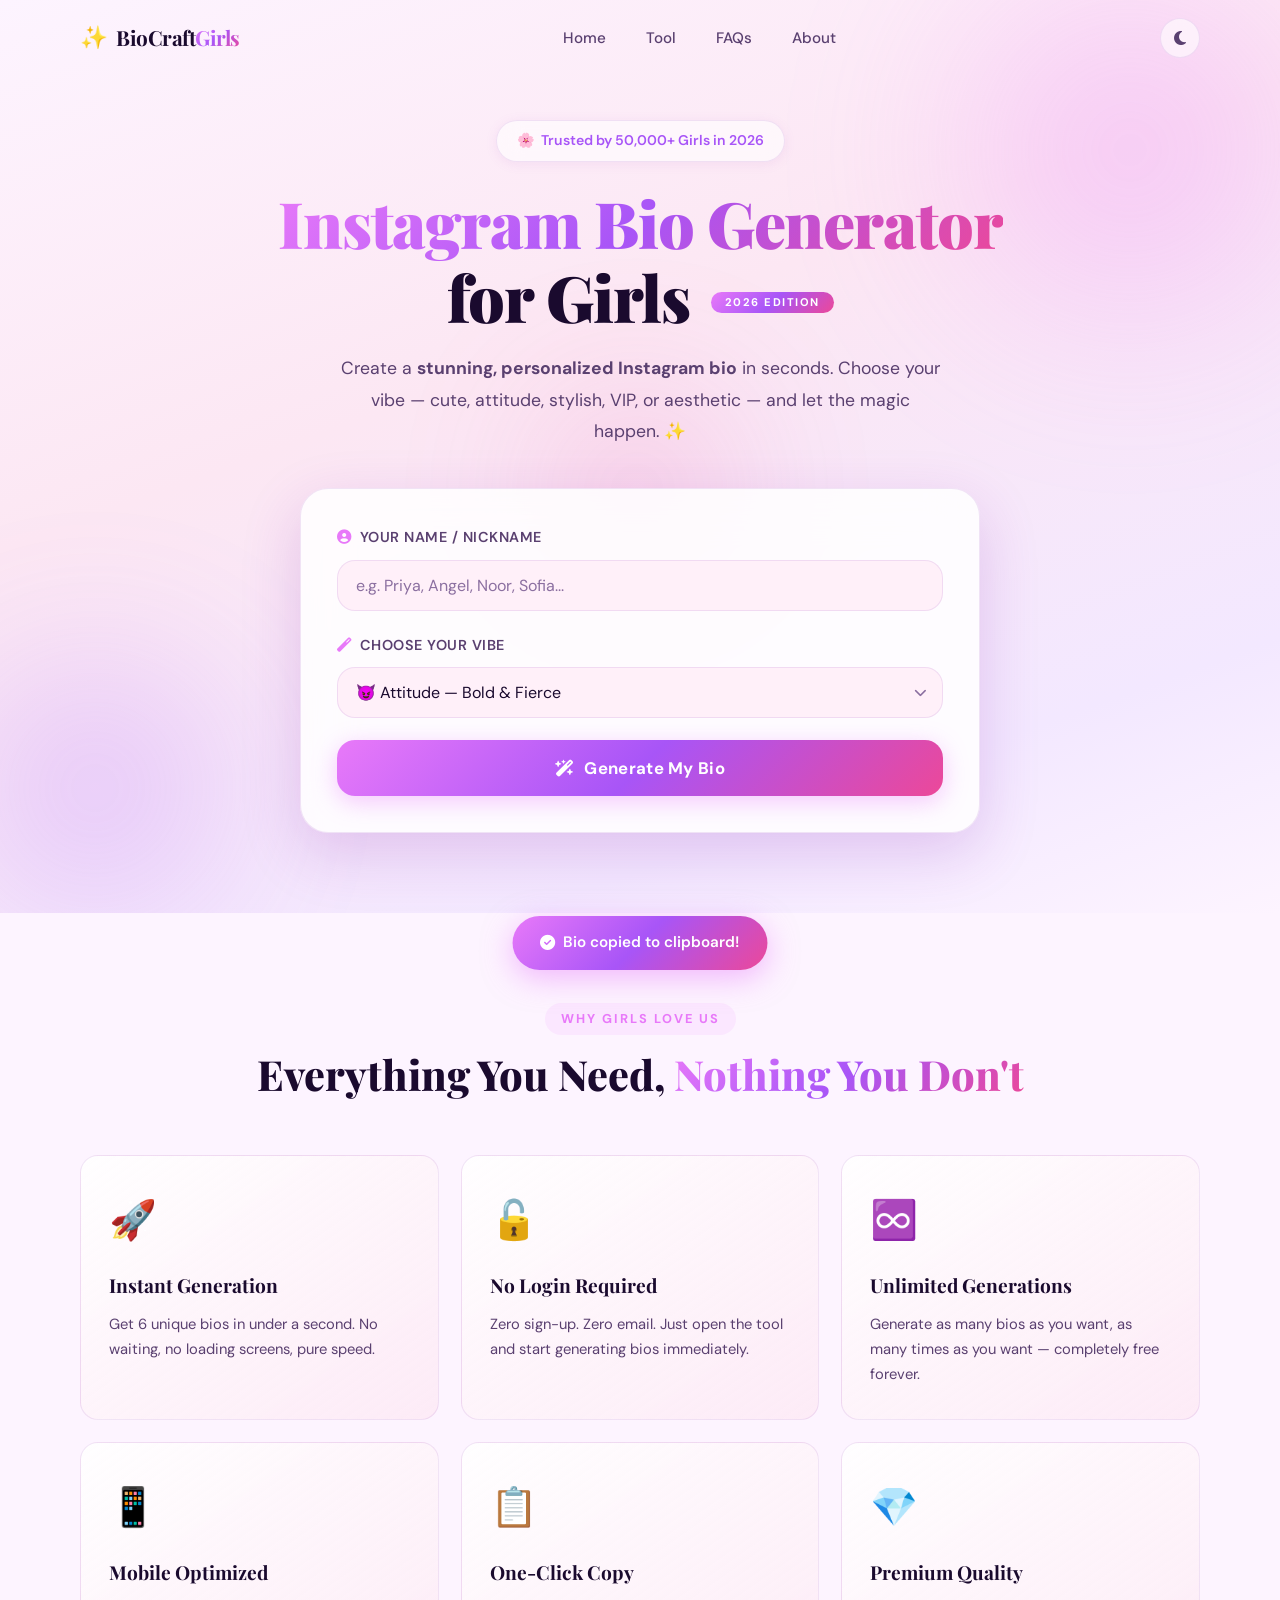
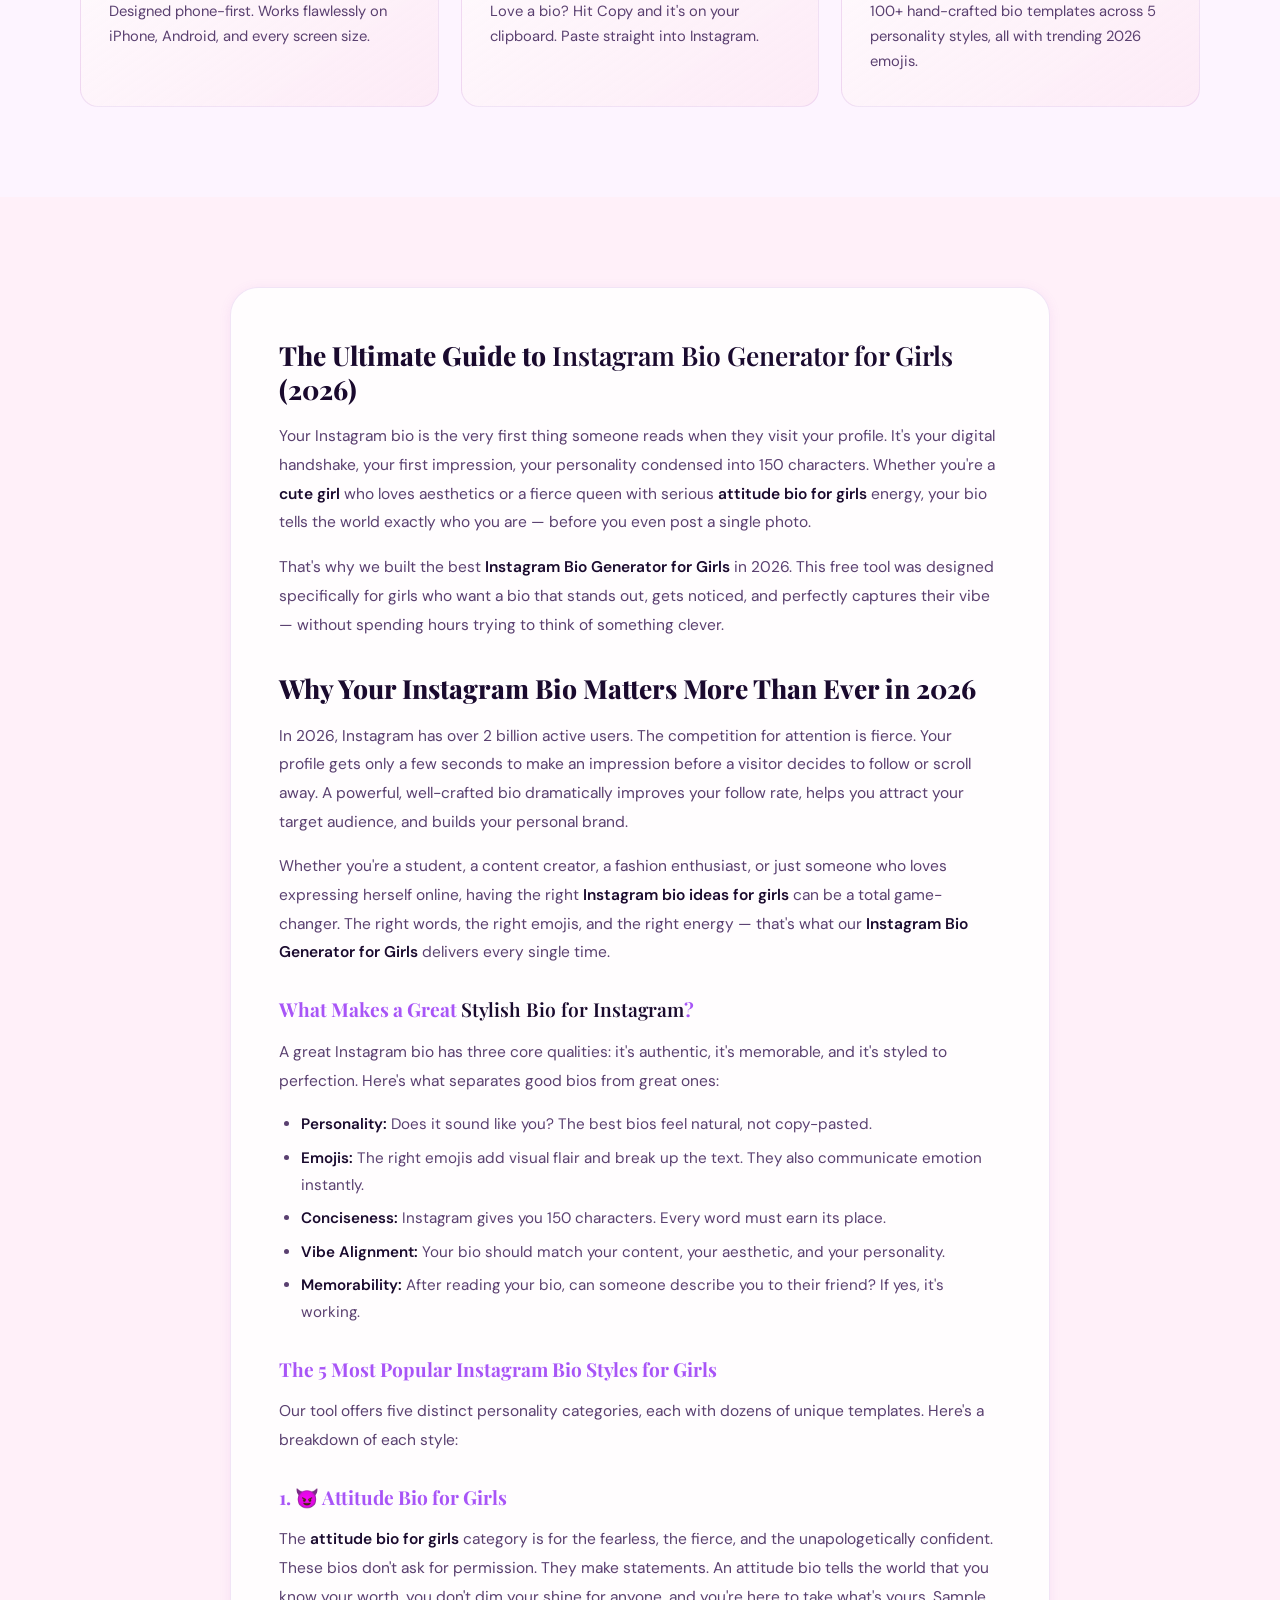
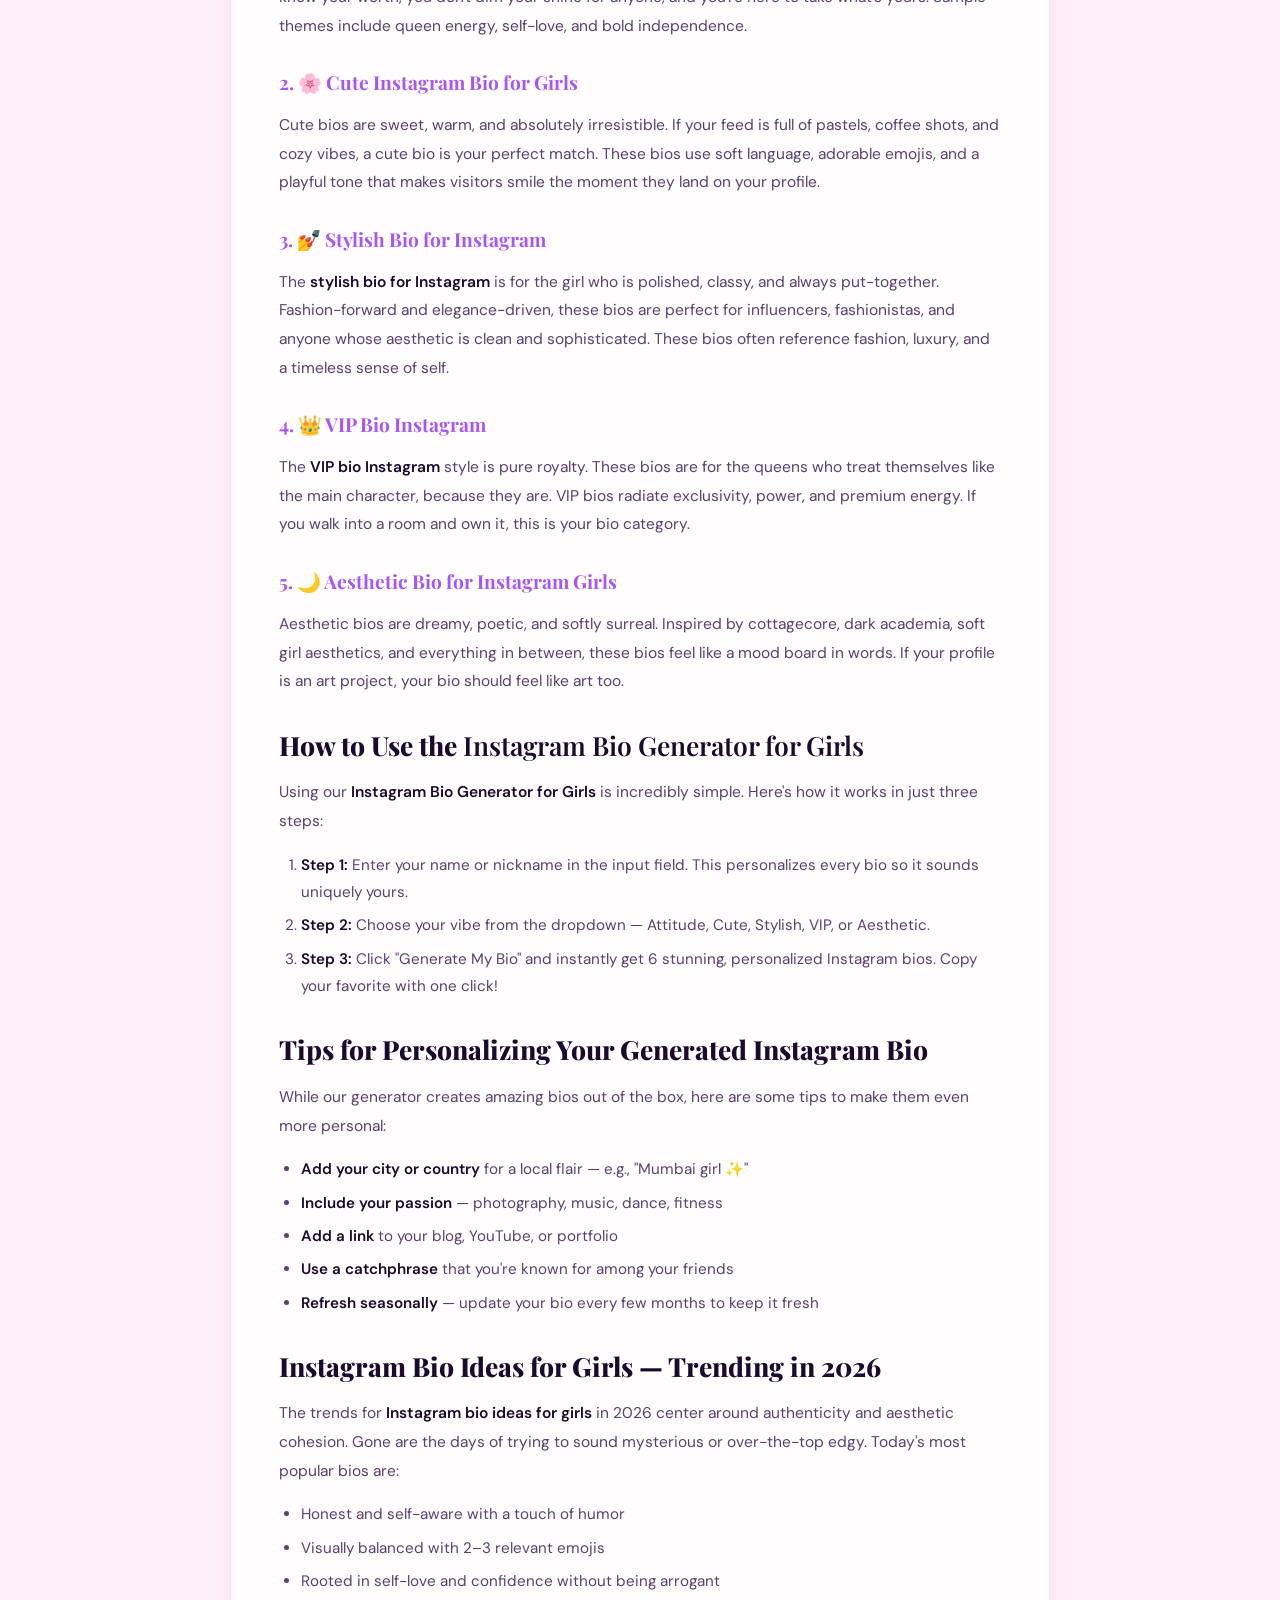
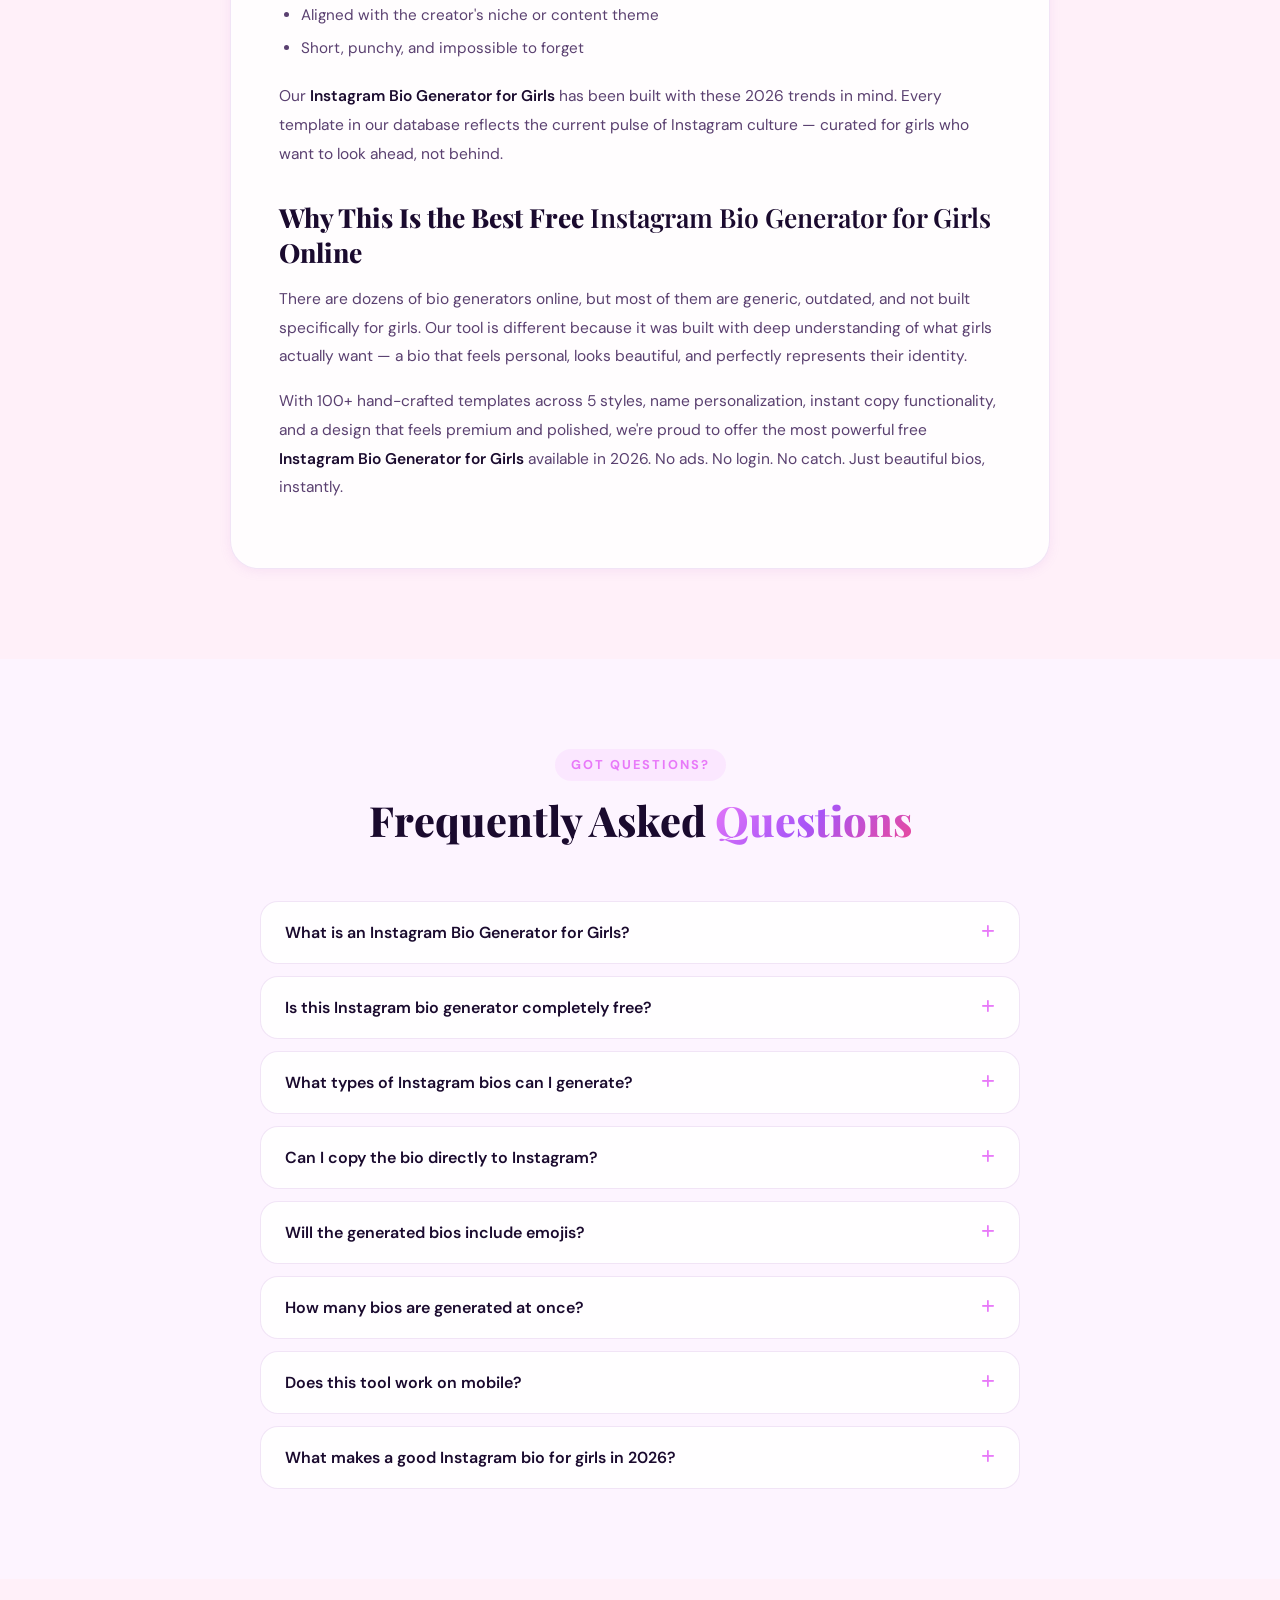
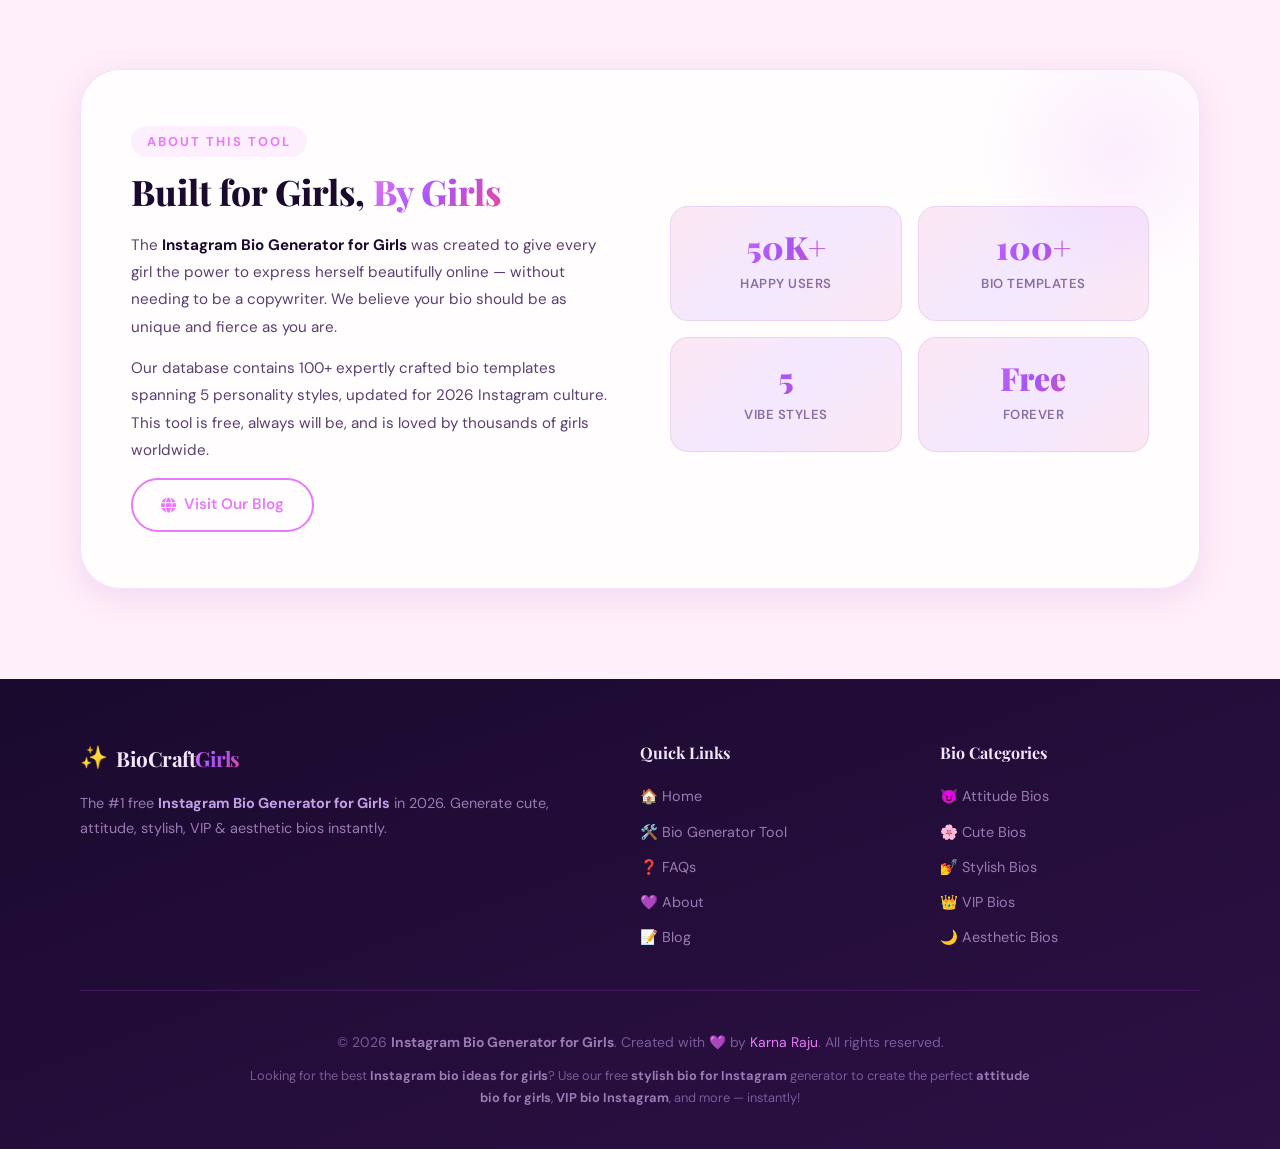
==== commit 66da1afe: "Add Google verification and structured data script Added Google site verification and structured dat" ====
--- a/index.html
+++ b/index.html
@@ -1,1231 +1,627 @@
 <!DOCTYPE html>
 <html lang="en">
 <head>
-<meta charset="UTF-8">
-<meta name="viewport" content="width=device-width, initial-scale=1.0">
-<title>Instagram Bio Generator for Girls 2026 | Stylish & Cute Bio Ideas</title>
-<meta name="description" content="Generate the most stylish, cute & aesthetic Instagram bios for girls in 2026. Free bio generator tool with 100+ templates — attitude, cute, VIP, aesthetic & more. Copy in one click!">
-<meta name="keywords" content="instagram bio for girls, stylish instagram bio, bio generator tool 2026, cute instagram bio, aesthetic bio, attitude bio for girls, instagram bio generator">
-<meta name="author" content="TrustedByRaju">
-<meta name="robots" content="index, follow">
-<link rel="canonical" href="https://trustedbyraju.github.io/Instagram-Bio-Generator-for-Girls/">
-<meta property="og:title" content="Instagram Bio Generator for Girls 2026 | Stylish & Cute Bio Ideas">
-<meta property="og:description" content="Generate the most stylish, cute & aesthetic Instagram bios for girls in 2026. Free bio generator tool with 100+ templates.">
-<meta property="og:url" content="https://trustedbyraju.github.io/Instagram-Bio-Generator-for-Girls/">
-<meta property="og:type" content="website">
-<meta property="og:image" content="https://trustedbyraju.github.io/Instagram-Bio-Generator-for-Girls/og-image.jpg">
-<meta name="twitter:card" content="summary_large_image">
-<meta name="twitter:title" content="Instagram Bio Generator for Girls 2026">
-<meta name="twitter:description" content="Free stylish Instagram bio generator for girls. 100+ templates, copy in one click!">
-
-<!-- Google Fonts -->
-<link rel="preconnect" href="https://fonts.googleapis.com">
-<link rel="preconnect" href="https://fonts.gstatic.com" crossorigin>
-<link href="https://fonts.googleapis.com/css2?family=DM+Sans:ital,wght@0,300;0,400;0,500;0,600;0,700;1,400&family=Playfair+Display:ital,wght@0,700;0,800;1,700&family=Space+Mono:wght@400;700&display=swap" rel="stylesheet">
-
-<!-- Schema Markup -->
-<script type="application/ld+json">
-{
-  "@context": "https://schema.org",
-  "@graph": [
-    {
-      "@type": "WebSite",
-      "@id": "https://trustedbyraju.github.io/Instagram-Bio-Generator-for-Girls/#website",
-      "name": "Instagram Bio Generator for Girls",
-      "url": "https://trustedbyraju.github.io/Instagram-Bio-Generator-for-Girls/",
-      "description": "Free Instagram bio generator for girls with stylish templates for 2026",
-      "potentialAction": {
-        "@type": "SearchAction",
-        "target": "https://trustedbyraju.github.io/Instagram-Bio-Generator-for-Girls/?q={search_term_string}",
-        "query-input": "required name=search_term_string"
+
+<meta name="google-site-verification" content="uby4BjZppF2WAnzngYlcVjcLklDZiQlQoum4ffShnK8" />
+
+<script type='application/ld+json'>{
+        "@context": "https://schema.org/",
+        "@type": "CreativeWorkSeries",
+        "name": "Instagram Bio Generator for Girls",
+        "aggregateRating": {
+            "@type": "AggregateRating",
+            "ratingValue": "5.0",
+            "bestRating": "5",
+            "ratingCount": "1000"
+        }
+    }</script>
+  
+  <meta charset="UTF-8" />
+  <meta name="viewport" content="width=device-width, initial-scale=1.0" />
+  <title>Instagram Bio Generator for Girls (2026 Edition) – Cute, Attitude & Stylish Bios</title>
+  <meta name="description" content="Free Instagram Bio Generator for Girls 2026. Generate cute, attitude, stylish, VIP & aesthetic Instagram bios instantly. No login required. Copy in one click!" />
+  <meta name="keywords" content="Instagram bio generator for girls, Instagram bio ideas for girls, stylish bio for Instagram, attitude bio for girls, VIP bio Instagram, cute Instagram bio, aesthetic bio generator, Instagram bio 2026" />
+  <link rel="canonical" href="https://trustedbyraju.github.io/Instagram-Bio-Generator-for-Girls/" />
+
+  <!-- Open Graph -->
+  <meta property="og:type" content="website" />
+  <meta property="og:title" content="Instagram Bio Generator for Girls (2026 Edition)" />
+  <meta property="og:description" content="Generate stunning Instagram bios for girls instantly — cute, attitude, stylish, VIP & aesthetic styles. Free & no login required." />
+  <meta property="og:url" content="https://trustedbyraju.github.io/Instagram-Bio-Generator-for-Girls/" />
+  <meta property="og:image" content="https://trustedbyraju.github.io/Instagram-Bio-Generator-for-Girls/og-image.jpg" />
+  <meta property="og:site_name" content="Instagram Bio Generator for Girls" />
+
+  <!-- Twitter Card -->
+  <meta name="twitter:card" content="summary_large_image" />
+  <meta name="twitter:title" content="Instagram Bio Generator for Girls (2026 Edition)" />
+  <meta name="twitter:description" content="Free tool to generate cute, attitude, stylish & aesthetic Instagram bios for girls in 2026." />
+  <meta name="twitter:image" content="https://trustedbyraju.github.io/Instagram-Bio-Generator-for-Girls/og-image.jpg" />
+
+  <!-- Fonts -->
+  <link rel="preconnect" href="https://fonts.googleapis.com" />
+  <link rel="preconnect" href="https://fonts.gstatic.com" crossorigin />
+  <link href="https://fonts.googleapis.com/css2?family=Playfair+Display:wght@400;600;700;900&family=DM+Sans:wght@300;400;500;600&display=swap" rel="stylesheet" />
+
+  <!-- Icons -->
+  <link rel="stylesheet" href="https://cdnjs.cloudflare.com/ajax/libs/font-awesome/6.5.0/css/all.min.css" />
+
+  <link rel="stylesheet" href="style.css" />
+
+  <!-- Schema: WebSite -->
+  <script type="application/ld+json">
+  {
+    "@context": "https://schema.org",
+    "@type": "WebSite",
+    "name": "Instagram Bio Generator for Girls",
+    "url": "https://trustedbyraju.github.io/Instagram-Bio-Generator-for-Girls/",
+    "description": "Free Instagram Bio Generator for Girls 2026 — Generate cute, attitude, stylish, VIP & aesthetic Instagram bios instantly.",
+    "potentialAction": {
+      "@type": "SearchAction",
+      "target": "https://trustedbyraju.github.io/Instagram-Bio-Generator-for-Girls/?q={search_term_string}",
+      "query-input": "required name=search_term_string"
+    }
+  }
+  </script>
+
+  <!-- Schema: SoftwareApplication -->
+  <script type="application/ld+json">
+  {
+    "@context": "https://schema.org",
+    "@type": "SoftwareApplication",
+    "name": "Instagram Bio Generator for Girls",
+    "url": "https://trustedbyraju.github.io/Instagram-Bio-Generator-for-Girls/",
+    "description": "A free online tool to generate stylish, cute, attitude, VIP & aesthetic Instagram bios for girls in 2026. No login required. Instant copy.",
+    "applicationCategory": "UtilitiesApplication",
+    "operatingSystem": "Web Browser",
+    "offers": {
+      "@type": "Offer",
+      "price": "0",
+      "priceCurrency": "USD"
+    },
+    "aggregateRating": {
+      "@type": "AggregateRating",
+      "ratingValue": "4.9",
+      "ratingCount": "3847"
+    },
+    "author": {
+      "@type": "Person",
+      "name": "Karna Raju"
+    }
+  }
+  </script>
+
+  <!-- Schema: Article -->
+  <script type="application/ld+json">
+  {
+    "@context": "https://schema.org",
+    "@type": "Article",
+    "headline": "Instagram Bio Generator for Girls (2026 Edition) – Best Cute & Attitude Bios",
+    "description": "Complete guide to creating the best Instagram bios for girls in 2026 — covering attitude, cute, stylish, VIP, and aesthetic bio styles.",
+    "url": "https://trustedbyraju.github.io/Instagram-Bio-Generator-for-Girls/",
+    "author": {
+      "@type": "Person",
+      "name": "Karna Raju"
+    },
+    "publisher": {
+      "@type": "Organization",
+      "name": "Instagram Bio Generator for Girls"
+    },
+    "datePublished": "2026-01-01",
+    "dateModified": "2026-04-18",
+    "mainEntityOfPage": "https://trustedbyraju.github.io/Instagram-Bio-Generator-for-Girls/"
+  }
+  </script>
+
+  <!-- Schema: FAQ -->
+  <script type="application/ld+json">
+  {
+    "@context": "https://schema.org",
+    "@type": "FAQPage",
+    "mainEntity": [
+      {
+        "@type": "Question",
+        "name": "What is an Instagram Bio Generator for Girls?",
+        "acceptedAnswer": {
+          "@type": "Answer",
+          "text": "An Instagram Bio Generator for Girls is a free online tool that creates personalized, stylish, cute, attitude, or aesthetic Instagram bios based on your name and personality type — instantly, without any login."
+        }
+      },
+      {
+        "@type": "Question",
+        "name": "Is this Instagram bio generator free to use?",
+        "acceptedAnswer": {
+          "@type": "Answer",
+          "text": "Yes! This tool is 100% free. There is no registration, no subscription, and no hidden fees. Generate unlimited bios anytime."
+        }
+      },
+      {
+        "@type": "Question",
+        "name": "What types of Instagram bios can I generate for girls?",
+        "acceptedAnswer": {
+          "@type": "Answer",
+          "text": "You can generate Attitude bios, Cute bios, Stylish bios, VIP bios, and Aesthetic bios — all personalized with your name."
+        }
+      },
+      {
+        "@type": "Question",
+        "name": "Can I copy the generated Instagram bio directly?",
+        "acceptedAnswer": {
+          "@type": "Answer",
+          "text": "Yes. Each generated bio has a one-click Copy button. Tap it and paste directly into your Instagram profile."
+        }
+      },
+      {
+        "@type": "Question",
+        "name": "Will my Instagram bio include emojis?",
+        "acceptedAnswer": {
+          "@type": "Answer",
+          "text": "Absolutely! Every bio generated by this tool includes trendy, relevant emojis to make your profile stand out in 2026."
+        }
+      },
+      {
+        "@type": "Question",
+        "name": "How many Instagram bios are generated at once?",
+        "acceptedAnswer": {
+          "@type": "Answer",
+          "text": "The tool generates 6 unique bios at once. You can click Generate again to get a fresh new set of bios anytime."
+        }
+      },
+      {
+        "@type": "Question",
+        "name": "Does this tool work on mobile phones?",
+        "acceptedAnswer": {
+          "@type": "Answer",
+          "text": "Yes! This Instagram Bio Generator for Girls is fully mobile-optimized. It works perfectly on Android, iPhone, and all screen sizes."
+        }
+      },
+      {
+        "@type": "Question",
+        "name": "What makes a good Instagram bio for girls in 2026?",
+        "acceptedAnswer": {
+          "@type": "Answer",
+          "text": "A great Instagram bio for girls in 2026 should reflect your personality, include relevant emojis, be concise (under 150 characters), and have a unique stylish vibe — whether that's attitude, cute, VIP, or aesthetic."
+        }
       }
-    },
-    {
-      "@type": "SoftwareApplication",
-      "name": "Instagram Bio Generator for Girls",
-      "url": "https://trustedbyraju.github.io/Instagram-Bio-Generator-for-Girls/",
-      "description": "Generate stylish, cute and aesthetic Instagram bios for girls with 100+ templates",
-      "applicationCategory": "UtilityApplication",
-      "operatingSystem": "All",
-      "offers": {
-        "@type": "Offer",
-        "price": "0",
-        "priceCurrency": "USD"
-      },
-      "aggregateRating": {
-        "@type": "AggregateRating",
-        "ratingValue": "4.9",
-        "ratingCount": "2847"
-      }
-    },
-    {
-      "@type": "Article",
-      "headline": "Instagram Bio Generator for Girls (2026 Edition) — Stylish, Cute & Aesthetic",
-      "description": "Complete guide to creating the perfect Instagram bio for girls in 2026 with stylish templates, emojis, and aesthetic fonts.",
-      "url": "https://trustedbyraju.github.io/Instagram-Bio-Generator-for-Girls/",
-      "author": { "@type": "Organization", "name": "TrustedByRaju" },
-      "publisher": { "@type": "Organization", "name": "TrustedByRaju" },
-      "datePublished": "2026-01-01",
-      "dateModified": "2026-04-18"
-    },
-    {
-      "@type": "BreadcrumbList",
-      "itemListElement": [
-        { "@type": "ListItem", "position": 1, "name": "Home", "item": "https://trustedbyraju.github.io/Instagram-Bio-Generator-for-Girls/" },
-        { "@type": "ListItem", "position": 2, "name": "Tool", "item": "https://trustedbyraju.github.io/Instagram-Bio-Generator-for-Girls/#tool" },
-        { "@type": "ListItem", "position": 3, "name": "Features", "item": "https://trustedbyraju.github.io/Instagram-Bio-Generator-for-Girls/#features" }
-      ]
-    },
-    {
-      "@type": "FAQPage",
-      "mainEntity": [
-        {
-          "@type": "Question",
-          "name": "What is an Instagram Bio Generator for Girls?",
-          "acceptedAnswer": {
-            "@type": "Answer",
-            "text": "An Instagram Bio Generator for Girls is a free online tool that creates stylish, cute, aesthetic, or attitude-filled Instagram bios tailored specifically for girls. Just enter your name and mood, and it generates 5–10 unique bio variations instantly."
-          }
-        },
-        {
-          "@type": "Question",
-          "name": "Is this bio generator tool 2026 free to use?",
-          "acceptedAnswer": {
-            "@type": "Answer",
-            "text": "Yes! Our Instagram bio generator tool is completely free. No sign-up, no login, no hidden charges. Generate unlimited stylish Instagram bios anytime you want."
-          }
-        },
-        {
-          "@type": "Question",
-          "name": "How do I copy my generated Instagram bio?",
-          "acceptedAnswer": {
-            "@type": "Answer",
-            "text": "After generating your bio, simply click the 'Copy' button next to any bio variation. It copies instantly to your clipboard — then just paste it on Instagram!"
-          }
-        },
-        {
-          "@type": "Question",
-          "name": "Can I use these bios for my Instagram profile?",
-          "acceptedAnswer": {
-            "@type": "Answer",
-            "text": "Absolutely! All generated bios are 100% original and ready to use on your Instagram profile. Choose from cute, stylish, attitude, aesthetic, VIP or sad mood bios."
-          }
-        },
-        {
-          "@type": "Question",
-          "name": "What moods are available in the Instagram bio generator?",
-          "acceptedAnswer": {
-            "@type": "Answer",
-            "text": "We offer 6 mood categories: Attitude 💯, Cute 🌸, Stylish ✨, Sad 💔, VIP 👑, and Aesthetic 🌙. Each mood generates unique bio styles with matching emojis and tone."
-          }
-        },
-        {
-          "@type": "Question",
-          "name": "Does the tool work on mobile?",
-          "acceptedAnswer": {
-            "@type": "Answer",
-            "text": "Yes! Our bio generator is 100% mobile-optimized. It works flawlessly on all smartphones, tablets, and desktop devices. No app download required."
-          }
-        },
-        {
-          "@type": "Question",
-          "name": "How many Instagram bios can I generate?",
-          "acceptedAnswer": {
-            "@type": "Answer",
-            "text": "You can generate unlimited Instagram bios — there's no daily limit. Each click produces 5–10 fresh bio variations from our 100+ template library."
-          }
-        }
-      ]
-    }
-  ]
-}
-</script>
-
-<style>
-  :root {
-    --pink: #f472b6;
-    --pink-light: #fce7f3;
-    --pink-deep: #db2777;
-    --purple: #a855f7;
-    --purple-light: #ede9fe;
-    --purple-deep: #7c3aed;
-    --lavender: #c4b5fd;
-    --peach: #fed7aa;
-    --mint: #bbf7d0;
-    --bg: #fdf4ff;
-    --bg2: #fff;
-    --card: rgba(255,255,255,0.8);
-    --border: rgba(168,85,247,0.15);
-    --text: #1e1b2e;
-    --text2: #6b7280;
-    --text3: #9ca3af;
-    --shadow: 0 4px 32px rgba(168,85,247,0.10);
-    --shadow-pink: 0 4px 32px rgba(244,114,182,0.18);
-    --gradient: linear-gradient(135deg, #f472b6 0%, #a855f7 50%, #818cf8 100%);
-    --gradient2: linear-gradient(135deg, #fce7f3 0%, #ede9fe 50%, #e0e7ff 100%);
-    --font-display: 'Playfair Display', serif;
-    --font-body: 'DM Sans', sans-serif;
-    --font-mono: 'Space Mono', monospace;
-    --radius: 18px;
-    --radius-sm: 10px;
+    ]
   }
-
-  [data-theme="dark"] {
-    --bg: #12091a;
-    --bg2: #1a0f2e;
-    --card: rgba(26,15,46,0.85);
-    --border: rgba(168,85,247,0.25);
-    --text: #f3e8ff;
-    --text2: #c4b5fd;
-    --text3: #9ca3af;
-    --shadow: 0 4px 32px rgba(168,85,247,0.25);
-    --shadow-pink: 0 4px 32px rgba(244,114,182,0.25);
-  }
-
-  *, *::before, *::after { box-sizing: border-box; margin: 0; padding: 0; }
-
-  html { scroll-behavior: smooth; }
-
-  body {
-    font-family: var(--font-body);
-    background: var(--bg);
-    color: var(--text);
-    line-height: 1.7;
-    overflow-x: hidden;
-    transition: background 0.4s, color 0.4s;
-  }
-
-  /* Animated gradient background blob */
-  .blob-bg {
-    position: fixed;
-    top: -200px; left: -200px;
-    width: 700px; height: 700px;
-    background: radial-gradient(circle, rgba(244,114,182,0.18) 0%, rgba(168,85,247,0.12) 50%, transparent 70%);
-    border-radius: 50%;
-    animation: blobMove 14s ease-in-out infinite alternate;
-    pointer-events: none;
-    z-index: 0;
-  }
-  .blob-bg2 {
-    position: fixed;
-    bottom: -200px; right: -200px;
-    width: 600px; height: 600px;
-    background: radial-gradient(circle, rgba(129,140,248,0.15) 0%, rgba(244,114,182,0.10) 50%, transparent 70%);
-    border-radius: 50%;
-    animation: blobMove2 18s ease-in-out infinite alternate;
-    pointer-events: none;
-    z-index: 0;
-  }
-  @keyframes blobMove { 0%{transform:translate(0,0) scale(1);} 100%{transform:translate(120px,80px) scale(1.15);} }
-  @keyframes blobMove2 { 0%{transform:translate(0,0) scale(1);} 100%{transform:translate(-80px,-60px) scale(1.2);} }
-
-  /* NAVBAR */
-  nav {
-    position: sticky; top: 0; z-index: 100;
-    background: rgba(253,244,255,0.82);
-    backdrop-filter: blur(18px);
-    border-bottom: 1px solid var(--border);
-    padding: 0 24px;
-    transition: background 0.4s;
-  }
-  [data-theme="dark"] nav { background: rgba(18,9,26,0.88); }
-  .nav-inner {
-    max-width: 1140px; margin: 0 auto;
-    display: flex; align-items: center; justify-content: space-between;
-    height: 68px; gap: 16px;
-  }
-  .logo {
-    display: flex; align-items: center; gap: 10px;
-    text-decoration: none;
-    font-family: var(--font-display); font-weight: 700; font-size: 1.22rem;
-    color: var(--text);
-  }
-  .logo-icon {
-    width: 38px; height: 38px; border-radius: 12px;
-    background: var(--gradient);
-    display: flex; align-items: center; justify-content: center;
-    font-size: 1.1rem; flex-shrink: 0;
-    box-shadow: var(--shadow-pink);
-  }
-  .logo span { background: var(--gradient); -webkit-background-clip: text; -webkit-text-fill-color: transparent; background-clip: text; }
-  .nav-links { display: flex; align-items: center; gap: 8px; }
-  .nav-links a {
-    text-decoration: none; color: var(--text2); font-size: 0.9rem; font-weight: 500;
-    padding: 7px 14px; border-radius: 9px;
-    transition: all 0.2s;
-  }
-  .nav-links a:hover { color: var(--purple); background: var(--purple-light); }
-  [data-theme="dark"] .nav-links a:hover { background: rgba(168,85,247,0.15); }
-  .nav-cta {
-    background: var(--gradient); color: #fff !important;
-    padding: 9px 20px !important; border-radius: 12px !important;
-    font-weight: 600 !important; box-shadow: var(--shadow-pink);
-    transition: transform 0.2s, box-shadow 0.2s !important;
-  }
-  .nav-cta:hover { transform: translateY(-2px) !important; box-shadow: 0 8px 24px rgba(244,114,182,0.35) !important; background: rgba(0,0,0,0) !important; }
-  .theme-btn {
-    background: var(--card); border: 1px solid var(--border);
-    border-radius: 10px; width: 40px; height: 40px;
-    display: flex; align-items: center; justify-content: center;
-    cursor: pointer; font-size: 1.1rem; transition: all 0.2s;
-    flex-shrink: 0;
-  }
-  .theme-btn:hover { transform: rotate(20deg); }
-  .hamburger { display: none; background: none; border: none; cursor: pointer; padding: 4px; }
-  .hamburger span { display: block; width: 22px; height: 2px; background: var(--text); margin: 5px 0; border-radius: 2px; transition: all 0.3s; }
-  @media(max-width:768px){
-    .nav-links { display: none; flex-direction: column; position: absolute; top: 68px; left: 0; right: 0; background: var(--bg); border-bottom: 1px solid var(--border); padding: 16px; gap: 4px; }
-    .nav-links.open { display: flex; }
-    .hamburger { display: block; }
-    .nav-cta { display: none; }
-  }
-
-  /* Sections */
-  section { position: relative; z-index: 1; }
-  .container { max-width: 1140px; margin: 0 auto; padding: 0 24px; }
-
-  /* HERO */
-  .hero {
-    padding: 80px 0 60px;
-    text-align: center;
-  }
-  .hero-badge {
-    display: inline-flex; align-items: center; gap: 8px;
-    background: var(--pink-light); border: 1px solid rgba(244,114,182,0.3);
-    color: var(--pink-deep); padding: 7px 18px; border-radius: 100px;
-    font-size: 0.82rem; font-weight: 600; margin-bottom: 28px;
-    animation: fadeDown 0.6s ease both;
-  }
-  [data-theme="dark"] .hero-badge { background: rgba(244,114,182,0.12); border-color: rgba(244,114,182,0.25); color: #f9a8d4; }
-  .hero h1 {
-    font-family: var(--font-display); font-size: clamp(2.2rem, 5vw, 3.8rem);
-    font-weight: 800; line-height: 1.15; letter-spacing: -1px;
-    margin-bottom: 20px;
-    animation: fadeDown 0.7s ease 0.1s both;
-  }
-  .hero h1 em { font-style: italic; background: var(--gradient); -webkit-background-clip: text; -webkit-text-fill-color: transparent; background-clip: text; }
-  .hero-sub {
-    font-size: 1.12rem; color: var(--text2); max-width: 580px; margin: 0 auto 44px;
-    animation: fadeDown 0.7s ease 0.2s both;
-  }
-  .hero-tool {
-    background: var(--card); border: 1px solid var(--border);
-    border-radius: 24px; padding: 36px; max-width: 680px; margin: 0 auto;
-    backdrop-filter: blur(20px); box-shadow: var(--shadow);
-    animation: fadeUp 0.8s ease 0.3s both;
-  }
-  .input-row { display: grid; grid-template-columns: 1fr 1fr; gap: 16px; margin-bottom: 16px; }
-  @media(max-width:540px){ .input-row { grid-template-columns: 1fr; } }
-  .field label { display: block; font-size: 0.78rem; font-weight: 600; color: var(--text2); margin-bottom: 7px; text-transform: uppercase; letter-spacing: 0.07em; }
-  .field input, .field select {
-    width: 100%; padding: 13px 16px; border-radius: var(--radius-sm);
-    border: 1.5px solid var(--border); background: var(--bg);
-    color: var(--text); font-family: var(--font-body); font-size: 0.95rem;
-    transition: border-color 0.2s, box-shadow 0.2s;
-    outline: none;
-  }
-  .field input:focus, .field select:focus { border-color: var(--purple); box-shadow: 0 0 0 3px rgba(168,85,247,0.12); }
-  .toggle-row { display: flex; align-items: center; justify-content: space-between; margin-bottom: 20px; }
-  .toggle-label { font-size: 0.85rem; font-weight: 600; color: var(--text2); }
-  .toggle { position: relative; display: inline-block; width: 44px; height: 24px; }
-  .toggle input { opacity: 0; width: 0; height: 0; }
-  .slider {
-    position: absolute; inset: 0; background: var(--border); border-radius: 24px; cursor: pointer;
-    transition: background 0.3s;
-  }
-  .slider::before {
-    content: ''; position: absolute; height: 18px; width: 18px; left: 3px; bottom: 3px;
-    background: #fff; border-radius: 50%; transition: transform 0.3s;
-  }
-  .toggle input:checked + .slider { background: var(--gradient); }
-  .toggle input:checked + .slider::before { transform: translateX(20px); }
-  .generate-btn {
-    width: 100%; padding: 16px; border: none; border-radius: var(--radius-sm);
-    background: var(--gradient); color: #fff; font-family: var(--font-body);
-    font-size: 1.05rem; font-weight: 700; cursor: pointer; letter-spacing: 0.03em;
-    box-shadow: var(--shadow-pink); transition: transform 0.2s, box-shadow 0.2s;
-    position: relative; overflow: hidden;
-  }
-  .generate-btn::after {
-    content: ''; position: absolute; inset: 0;
-    background: linear-gradient(90deg, transparent, rgba(255,255,255,0.2), transparent);
-    transform: translateX(-100%); transition: transform 0.5s;
-  }
-  .generate-btn:hover { transform: translateY(-3px); box-shadow: 0 12px 32px rgba(244,114,182,0.4); }
-  .generate-btn:hover::after { transform: translateX(100%); }
-  .generate-btn:active { transform: translateY(0); }
-  .generate-btn.loading { pointer-events: none; opacity: 0.85; }
-
-  /* Output */
-  .output-section { margin-top: 32px; display: none; }
-  .output-section.show { display: block; animation: fadeUp 0.5s ease both; }
-  .output-label { font-size: 0.78rem; font-weight: 600; color: var(--text2); text-transform: uppercase; letter-spacing: 0.07em; margin-bottom: 14px; }
-  .bio-card {
-    background: var(--bg); border: 1.5px solid var(--border); border-radius: 14px;
-    padding: 18px 20px; margin-bottom: 12px; display: flex; align-items: center; justify-content: space-between;
-    gap: 12px; transition: border-color 0.2s, box-shadow 0.2s;
-  }
-  .bio-card:hover { border-color: var(--purple); box-shadow: 0 0 0 3px rgba(168,85,247,0.08); }
-  .bio-text { font-size: 0.97rem; line-height: 1.55; flex: 1; word-break: break-word; }
-  .copy-btn {
-    flex-shrink: 0; padding: 8px 16px; border: 1.5px solid var(--border); border-radius: 9px;
-    background: transparent; color: var(--text2); font-family: var(--font-body); font-size: 0.82rem;
-    font-weight: 600; cursor: pointer; transition: all 0.2s;
-  }
-  .copy-btn:hover { border-color: var(--purple); color: var(--purple); background: var(--purple-light); }
-  .copy-btn.copied { border-color: #10b981; color: #10b981; background: #d1fae5; }
-  [data-theme="dark"] .copy-btn.copied { background: rgba(16,185,129,0.15); }
-  .regen-btn {
-    margin-top: 4px; padding: 10px 20px; border: 1.5px solid var(--border); border-radius: 10px;
-    background: transparent; color: var(--text2); font-family: var(--font-body); font-size: 0.9rem;
-    font-weight: 600; cursor: pointer; transition: all 0.2s; display: flex; align-items: center; gap: 8px;
-  }
-  .regen-btn:hover { border-color: var(--pink); color: var(--pink-deep); }
-
-  /* Toast */
-  .toast {
-    position: fixed; bottom: 32px; left: 50%; transform: translateX(-50%) translateY(80px);
-    background: #1e1b2e; color: #fff; padding: 14px 28px; border-radius: 14px;
-    font-size: 0.92rem; font-weight: 600; display: flex; align-items: center; gap: 10px;
-    z-index: 9999; transition: transform 0.35s cubic-bezier(0.34,1.56,0.64,1), opacity 0.3s;
-    opacity: 0; pointer-events: none; white-space: nowrap;
-    box-shadow: 0 8px 32px rgba(0,0,0,0.25);
-  }
-  .toast.show { transform: translateX(-50%) translateY(0); opacity: 1; }
-
-  /* TRENDING */
-  .trending { padding: 60px 0 20px; }
-  .section-tag {
-    display: inline-flex; align-items: center; gap: 7px;
-    background: var(--gradient2); border: 1px solid var(--border);
-    color: var(--purple-deep); padding: 6px 16px; border-radius: 100px;
-    font-size: 0.78rem; font-weight: 700; text-transform: uppercase; letter-spacing: 0.08em;
-    margin-bottom: 18px;
-  }
-  [data-theme="dark"] .section-tag { background: rgba(168,85,247,0.12); color: var(--lavender); border-color: rgba(168,85,247,0.2); }
-  .section-title { font-family: var(--font-display); font-size: clamp(1.8rem, 3.5vw, 2.6rem); font-weight: 800; margin-bottom: 10px; }
-  .section-sub { color: var(--text2); font-size: 1rem; max-width: 500px; margin-bottom: 40px; }
-  .trending-scroll { display: flex; gap: 14px; overflow-x: auto; padding-bottom: 16px; -webkit-overflow-scrolling: touch; scrollbar-width: none; }
-  .trending-scroll::-webkit-scrollbar { display: none; }
-  .trend-chip {
-    flex-shrink: 0; background: var(--card); border: 1px solid var(--border);
-    border-radius: 100px; padding: 10px 20px; font-size: 0.88rem; font-weight: 500;
-    cursor: pointer; transition: all 0.2s; white-space: nowrap;
-    backdrop-filter: blur(10px);
-  }
-  .trend-chip:hover { border-color: var(--pink); color: var(--pink-deep); transform: translateY(-2px); box-shadow: var(--shadow-pink); }
-
-  /* TOOL SECTION */
-  .tool-section { padding: 80px 0; }
-  .tool-grid { display: grid; grid-template-columns: 1fr 1fr; gap: 32px; align-items: start; }
-  @media(max-width:768px){ .tool-grid { grid-template-columns: 1fr; } }
-  .tool-panel {
-    background: var(--card); border: 1px solid var(--border); border-radius: 24px;
-    padding: 36px; backdrop-filter: blur(20px); box-shadow: var(--shadow);
-  }
-  .panel-title { font-family: var(--font-display); font-size: 1.35rem; font-weight: 800; margin-bottom: 24px; }
-  .mood-grid { display: grid; grid-template-columns: repeat(3, 1fr); gap: 10px; margin-bottom: 20px; }
-  .mood-btn {
-    padding: 10px 8px; border: 1.5px solid var(--border); border-radius: 12px;
-    background: var(--bg); color: var(--text2); font-family: var(--font-body);
-    font-size: 0.82rem; font-weight: 600; cursor: pointer; transition: all 0.2s;
-    text-align: center;
-  }
-  .mood-btn:hover, .mood-btn.active { border-color: var(--purple); color: var(--purple-deep); background: var(--purple-light); }
-  [data-theme="dark"] .mood-btn:hover, [data-theme="dark"] .mood-btn.active { background: rgba(168,85,247,0.15); }
-  .font-select-grid { display: grid; grid-template-columns: repeat(2, 1fr); gap: 10px; margin-bottom: 20px; }
-  .font-btn {
-    padding: 10px; border: 1.5px solid var(--border); border-radius: 12px;
-    background: var(--bg); color: var(--text); font-size: 0.88rem; cursor: pointer;
-    transition: all 0.2s; text-align: center; font-family: var(--font-body); font-weight: 500;
-  }
-  .font-btn:hover, .font-btn.active { border-color: var(--pink); color: var(--pink-deep); background: var(--pink-light); }
-  [data-theme="dark"] .font-btn:hover, [data-theme="dark"] .font-btn.active { background: rgba(244,114,182,0.12); }
-  .output-panel { min-height: 400px; }
-  .placeholder-msg {
-    display: flex; flex-direction: column; align-items: center; justify-content: center;
-    height: 300px; color: var(--text3); text-align: center; gap: 14px;
-  }
-  .placeholder-msg .emoji { font-size: 3rem; }
-  .placeholder-msg p { font-size: 0.95rem; }
-
-  /* FEATURES */
-  .features { padding: 80px 0; }
-  .features-grid { display: grid; grid-template-columns: repeat(3, 1fr); gap: 20px; }
-  @media(max-width:900px){ .features-grid { grid-template-columns: repeat(2, 1fr); } }
-  @media(max-width:560px){ .features-grid { grid-template-columns: 1fr; } }
-  .feat-card {
-    background: var(--card); border: 1px solid var(--border); border-radius: var(--radius);
-    padding: 28px; backdrop-filter: blur(20px); transition: transform 0.25s, box-shadow 0.25s;
-  }
-  .feat-card:hover { transform: translateY(-5px); box-shadow: var(--shadow); }
-  .feat-icon {
-    width: 52px; height: 52px; border-radius: 14px; background: var(--gradient2);
-    display: flex; align-items: center; justify-content: center; font-size: 1.5rem;
-    margin-bottom: 18px; border: 1px solid var(--border);
-  }
-  .feat-card h3 { font-size: 1.05rem; font-weight: 700; margin-bottom: 9px; }
-  .feat-card p { font-size: 0.88rem; color: var(--text2); line-height: 1.6; }
-
-  /* STATS */
-  .stats { padding: 60px 0; }
-  .stats-grid { display: grid; grid-template-columns: repeat(4, 1fr); gap: 20px; }
-  @media(max-width:768px){ .stats-grid { grid-template-columns: repeat(2, 1fr); } }
-  .stat-card {
-    text-align: center; background: var(--card); border: 1px solid var(--border);
-    border-radius: var(--radius); padding: 28px 20px; backdrop-filter: blur(20px);
-  }
-  .stat-num { font-family: var(--font-display); font-size: 2.2rem; font-weight: 800; background: var(--gradient); -webkit-background-clip: text; -webkit-text-fill-color: transparent; background-clip: text; }
-  .stat-label { font-size: 0.85rem; color: var(--text2); margin-top: 6px; font-weight: 500; }
-
-  /* SEO CONTENT */
-  .seo-content { padding: 80px 0; }
-  .content-card {
-    background: var(--card); border: 1px solid var(--border); border-radius: 24px;
-    padding: 52px; backdrop-filter: blur(20px);
-    max-width: 860px; margin: 0 auto;
-  }
-  @media(max-width:600px){ .content-card { padding: 28px 20px; } }
-  .content-card h2 { font-family: var(--font-display); font-size: 1.9rem; font-weight: 800; margin: 0 0 18px; }
-  .content-card h3 { font-family: var(--font-display); font-size: 1.28rem; font-weight: 700; margin: 36px 0 13px; color: var(--purple-deep); }
-  [data-theme="dark"] .content-card h3 { color: var(--lavender); }
-  .content-card p { color: var(--text2); line-height: 1.9; margin-bottom: 16px; font-size: 0.97rem; }
-  .content-card strong { color: var(--text); font-weight: 700; }
-  .content-card ul { margin: 12px 0 20px 20px; }
-  .content-card li { color: var(--text2); line-height: 1.85; font-size: 0.95rem; margin-bottom: 6px; }
-  .content-card li::marker { color: var(--pink); }
-  .content-card a { color: var(--purple); text-decoration: underline; text-decoration-style: dotted; }
-
-  /* FAQ */
-  .faq-section { padding: 80px 0; }
-  .faq-list { max-width: 780px; margin: 0 auto; }
-  .faq-item {
-    background: var(--card); border: 1px solid var(--border); border-radius: var(--radius);
-    margin-bottom: 14px; overflow: hidden; backdrop-filter: blur(20px);
-    transition: border-color 0.2s;
-  }
-  .faq-item.open { border-color: var(--purple); }
-  .faq-q {
-    width: 100%; padding: 22px 26px; display: flex; align-items: center; justify-content: space-between;
-    background: none; border: none; color: var(--text); font-family: var(--font-body);
-    font-size: 1rem; font-weight: 600; cursor: pointer; text-align: left; gap: 16px;
-  }
-  .faq-arrow { font-size: 1.1rem; transition: transform 0.3s; flex-shrink: 0; }
-  .faq-item.open .faq-arrow { transform: rotate(180deg); }
-  .faq-a {
-    max-height: 0; overflow: hidden; transition: max-height 0.4s ease, padding 0.3s;
-    padding: 0 26px; color: var(--text2); font-size: 0.95rem; line-height: 1.75;
-  }
-  .faq-item.open .faq-a { max-height: 300px; padding: 0 26px 22px; }
-
-  /* FOOTER */
-  footer {
-    background: var(--bg2); border-top: 1px solid var(--border);
-    padding: 52px 0 32px; margin-top: 40px;
-    position: relative; z-index: 1;
-  }
-  .footer-grid { display: grid; grid-template-columns: 2fr 1fr 1fr; gap: 40px; margin-bottom: 40px; }
-  @media(max-width:768px){ .footer-grid { grid-template-columns: 1fr; gap: 28px; } }
-  .footer-brand p { font-size: 0.88rem; color: var(--text2); margin-top: 12px; max-width: 260px; line-height: 1.7; }
-  .footer-col h4 { font-size: 0.82rem; font-weight: 700; text-transform: uppercase; letter-spacing: 0.08em; color: var(--text2); margin-bottom: 16px; }
-  .footer-col a { display: block; color: var(--text2); text-decoration: none; font-size: 0.9rem; margin-bottom: 10px; transition: color 0.2s; }
-  .footer-col a:hover { color: var(--purple); }
-  .footer-bottom { border-top: 1px solid var(--border); padding-top: 24px; display: flex; align-items: center; justify-content: space-between; flex-wrap: wrap; gap: 12px; }
-  .footer-bottom p { font-size: 0.82rem; color: var(--text3); }
-  .footer-bottom a { color: var(--text3); text-decoration: underline; text-decoration-style: dotted; }
-
-  /* Breadcrumb */
-  .breadcrumb { padding: 14px 0 0; }
-  .breadcrumb nav { background: none; border: none; padding: 0; position: static; backdrop-filter: none; }
-  .breadcrumb ol { display: flex; align-items: center; gap: 6px; list-style: none; flex-wrap: wrap; }
-  .breadcrumb li { font-size: 0.8rem; color: var(--text3); }
-  .breadcrumb li a { color: var(--purple); text-decoration: none; }
-  .breadcrumb li + li::before { content: '/'; margin-right: 6px; }
-
-  /* Animations */
-  @keyframes fadeDown { from { opacity: 0; transform: translateY(-18px); } to { opacity: 1; transform: translateY(0); } }
-  @keyframes fadeUp { from { opacity: 0; transform: translateY(18px); } to { opacity: 1; transform: translateY(0); } }
-  @keyframes spin { to { transform: rotate(360deg); } }
-
-  .spin { animation: spin 1s linear infinite; display: inline-block; }
-
-  /* Scrollbar */
-  ::-webkit-scrollbar { width: 6px; }
-  ::-webkit-scrollbar-track { background: var(--bg); }
-  ::-webkit-scrollbar-thumb { background: var(--lavender); border-radius: 4px; }
-
-  /* Divider */
-  .divider { width: 60px; height: 4px; border-radius: 4px; background: var(--gradient); margin: 14px 0 28px; }
-  .center { text-align: center; }
-  .center .divider { margin: 14px auto 28px; }
-</style>
+  </script>
 </head>
-<body>
-
-<div class="blob-bg"></div>
-<div class="blob-bg2"></div>
-
-<!-- Toast -->
-<div class="toast" id="toast">✅ Bio copied to clipboard!</div>
-
-<!-- NAVBAR -->
-<nav>
-  <div class="nav-inner">
-    <a href="#" class="logo">
-      <div class="logo-icon">✨</div>
-      <span>BioGirl</span>
-    </a>
-    <div class="nav-links" id="navLinks">
-      <a href="#home">Home</a>
-      <a href="#tool">Tool</a>
-      <a href="#features">Features</a>
-      <a href="#faq">FAQs</a>
-      <a href="#tool" class="nav-cta">Generate Bio ✨</a>
-    </div>
-    <div style="display:flex;align-items:center;gap:10px;">
-      <button class="theme-btn" id="themeBtn" title="Toggle dark/light mode">🌙</button>
-      <button class="hamburger" id="hamburger" aria-label="Toggle menu">
-        <span></span><span></span><span></span>
-      </button>
-    </div>
+<body class="light-mode">
+
+  <!-- Toast Notification -->
+  <div class="toast" id="toast">
+    <i class="fas fa-check-circle"></i> <span>Bio copied to clipboard!</span>
   </div>
-</nav>
-
-<!-- BREADCRUMB -->
-<div class="container breadcrumb">
-  <nav aria-label="breadcrumb">
-    <ol>
-      <li><a href="/">Home</a></li>
-      <li><a href="#tool">Tool</a></li>
-      <li>Instagram Bio Generator for Girls</li>
-    </ol>
+
+  <!-- ===== NAVBAR ===== -->
+  <nav class="navbar" id="navbar">
+    <div class="nav-container">
+      <a href="#" class="nav-logo">
+        <span class="logo-icon">✨</span>
+        <span class="logo-text">BioCraft<span class="logo-accent">Girls</span></span>
+      </a>
+      <ul class="nav-menu" id="navMenu">
+        <li><a href="#home" class="nav-link">Home</a></li>
+        <li><a href="#tool" class="nav-link">Tool</a></li>
+        <li><a href="#faqs" class="nav-link">FAQs</a></li>
+        <li><a href="#about" class="nav-link">About</a></li>
+      </ul>
+      <div class="nav-actions">
+        <button class="theme-toggle" id="themeToggle" aria-label="Toggle dark mode">
+          <i class="fas fa-moon" id="themeIcon"></i>
+        </button>
+        <button class="nav-hamburger" id="hamburger" aria-label="Toggle menu">
+          <span></span><span></span><span></span>
+        </button>
+      </div>
+    </div>
   </nav>
-</div>
-
-<!-- HERO -->
-<section class="hero" id="home">
-  <div class="container">
-    <div class="hero-badge">🔥 2026 Edition — Updated Templates</div>
-    <h1>
-      Instagram Bio Generator<br>
-      <em>for Girls</em>
-    </h1>
-    <p class="hero-sub">
-      Create the most <strong>stylish, cute & aesthetic Instagram bios</strong> for girls in seconds. 100+ mood-based templates — zero login, 100% free.
-    </p>
-
-    <!-- Quick Hero Tool -->
-    <div class="hero-tool">
-      <div class="input-row">
-        <div class="field">
-          <label>Your Name ✨</label>
-          <input type="text" id="heroName" placeholder="e.g. Priya, Sofia, Aanya..." maxlength="40">
-        </div>
-        <div class="field">
-          <label>Your Vibe 💅</label>
-          <select id="heroMood">
-            <option value="attitude">👊 Attitude</option>
-            <option value="cute">🌸 Cute</option>
-            <option value="stylish">✨ Stylish</option>
-            <option value="sad">💔 Sad</option>
-            <option value="vip">👑 VIP</option>
-            <option value="aesthetic">🌙 Aesthetic</option>
-          </select>
-        </div>
-      </div>
-      <div class="toggle-row">
-        <span class="toggle-label">Include Emojis 😍</span>
-        <label class="toggle"><input type="checkbox" id="heroEmoji" checked><span class="slider"></span></label>
-      </div>
-      <button class="generate-btn" id="heroGenBtn" onclick="generateHeroBio()">
-        ✨ Generate My Instagram Bio
-      </button>
-      <div class="output-section" id="heroOutput"></div>
-    </div>
-  </div>
-</section>
-
-<!-- TRENDING BIOS -->
-<section class="trending" id="trending">
-  <div class="container">
-    <div class="section-tag">🔥 Trending Right Now</div>
-    <h2 class="section-title">Trending Bios of 2026</h2>
-    <p class="section-sub">Click any trending bio to copy it instantly to your clipboard.</p>
-    <div class="trending-scroll" id="trendingScroll"></div>
-  </div>
-</section>
-
-<!-- STATS -->
-<section class="stats">
-  <div class="container">
-    <div class="stats-grid">
-      <div class="stat-card"><div class="stat-num">100+</div><div class="stat-label">Bio Templates</div></div>
-      <div class="stat-card"><div class="stat-num">2.8M+</div><div class="stat-label">Bios Generated</div></div>
-      <div class="stat-card"><div class="stat-num">6</div><div class="stat-label">Mood Categories</div></div>
-      <div class="stat-card"><div class="stat-num">100%</div><div class="stat-label">Free Forever</div></div>
-    </div>
-  </div>
-</section>
-
-<!-- TOOL SECTION -->
-<section class="tool-section" id="tool">
-  <div class="container">
-    <div class="center">
-      <div class="section-tag">⚙️ The Generator</div>
-      <h2 class="section-title">Craft Your Perfect Bio</h2>
-      <div class="divider"></div>
-    </div>
-    <div class="tool-grid">
-      <!-- Input Panel -->
-      <div class="tool-panel">
-        <h3 class="panel-title">📝 Your Details</h3>
-        <div class="field" style="margin-bottom:16px;">
-          <label>Your Name</label>
-          <input type="text" id="toolName" placeholder="Enter your name..." maxlength="40">
-        </div>
-        <div class="field" style="margin-bottom:20px;">
-          <label>Bio Mood</label>
-          <div class="mood-grid" id="moodGrid">
-            <button class="mood-btn active" data-mood="attitude" onclick="setMood(this,'attitude')">👊 Attitude</button>
-            <button class="mood-btn" data-mood="cute" onclick="setMood(this,'cute')">🌸 Cute</button>
-            <button class="mood-btn" data-mood="stylish" onclick="setMood(this,'stylish')">✨ Stylish</button>
-            <button class="mood-btn" data-mood="sad" onclick="setMood(this,'sad')">💔 Sad</button>
-            <button class="mood-btn" data-mood="vip" onclick="setMood(this,'vip')">👑 VIP</button>
-            <button class="mood-btn" data-mood="aesthetic" onclick="setMood(this,'aesthetic')">🌙 Aesthetic</button>
-          </div>
-        </div>
-        <div style="margin-bottom:20px;">
-          <label style="font-size:0.78rem;font-weight:600;color:var(--text2);text-transform:uppercase;letter-spacing:0.07em;display:block;margin-bottom:10px;">Font Style</label>
-          <div class="font-select-grid" id="fontGrid">
-            <button class="font-btn active" data-font="normal" onclick="setFont(this,'normal')">Normal</button>
-            <button class="font-btn" data-font="bold" onclick="setFont(this,'bold')" style="font-weight:700;">𝐁𝐨𝐥𝐝</button>
-            <button class="font-btn" data-font="italic" onclick="setFont(this,'italic')" style="font-style:italic;">𝘐𝘵𝘢𝘭𝘪𝘤</button>
-            <button class="font-btn" data-font="fancy" onclick="setFont(this,'fancy')">𝓕𝓪𝓷𝓬𝔂</button>
-          </div>
-        </div>
-        <div class="toggle-row" style="margin-bottom:24px;">
-          <span class="toggle-label">Include Emojis 😍</span>
-          <label class="toggle"><input type="checkbox" id="toolEmoji" checked><span class="slider"></span></label>
-        </div>
-        <button class="generate-btn" onclick="generateToolBio()">🚀 Generate Bios</button>
-        <button class="regen-btn" id="regenBtn" onclick="generateToolBio()" style="margin-top:12px;display:none;">
-          🔄 Regenerate New Set
+
+  <!-- ===== HERO SECTION ===== -->
+  <section class="hero" id="home">
+    <div class="hero-orb hero-orb--1"></div>
+    <div class="hero-orb hero-orb--2"></div>
+    <div class="hero-orb hero-orb--3"></div>
+    <div class="container">
+      <div class="hero-badge fade-up">
+        <span>🌸</span> Trusted by 50,000+ Girls in 2026
+      </div>
+      <h1 class="hero-title fade-up">
+        <span class="gradient-text">Instagram Bio Generator</span><br />
+        for Girls
+        <span class="edition-tag">2026 Edition</span>
+      </h1>
+      <p class="hero-subtitle fade-up">
+        Create a <strong>stunning, personalized Instagram bio</strong> in seconds. Choose your vibe — cute, attitude, stylish, VIP, or aesthetic — and let the magic happen. ✨
+      </p>
+
+      <!-- TOOL FORM -->
+      <div class="tool-card fade-up" id="tool">
+        <div class="tool-card-inner">
+          <div class="input-group">
+            <label for="nameInput">
+              <i class="fas fa-user-circle"></i> Your Name / Nickname
+            </label>
+            <input
+              type="text"
+              id="nameInput"
+              placeholder="e.g. Priya, Angel, Noor, Sofia..."
+              maxlength="30"
+              autocomplete="off"
+            />
+            <span class="input-error" id="inputError">⚠️ Please enter your name first!</span>
+          </div>
+
+          <div class="input-group">
+            <label for="categorySelect">
+              <i class="fas fa-magic"></i> Choose Your Vibe
+            </label>
+            <div class="select-wrapper">
+              <select id="categorySelect">
+                <option value="attitude">😈 Attitude — Bold & Fierce</option>
+                <option value="cute">🌸 Cute — Sweet & Adorable</option>
+                <option value="stylish">💅 Stylish — Classy & Elegant</option>
+                <option value="vip">👑 VIP — Queen Energy</option>
+                <option value="aesthetic">🌙 Aesthetic — Dreamy & Artsy</option>
+              </select>
+              <i class="fas fa-chevron-down select-arrow"></i>
+            </div>
+          </div>
+
+          <button class="btn-generate" id="generateBtn">
+            <span class="btn-text">
+              <i class="fas fa-wand-magic-sparkles"></i> Generate My Bio
+            </span>
+            <span class="btn-loader" id="btnLoader" style="display:none">
+              <i class="fas fa-spinner fa-spin"></i> Crafting bios...
+            </span>
+          </button>
+        </div>
+      </div>
+    </div>
+  </section>
+
+  <!-- ===== RESULTS SECTION ===== -->
+  <section class="results-section" id="resultsSection" style="display:none">
+    <div class="container">
+      <div class="results-header fade-up">
+        <h2>✨ Your Generated Bios</h2>
+        <p>Pick your favorite and copy it directly to Instagram!</p>
+      </div>
+      <div class="bio-grid" id="bioGrid">
+        <!-- Bios injected by JS -->
+      </div>
+      <div class="regenerate-wrap fade-up">
+        <button class="btn-regenerate" id="regenerateBtn">
+          <i class="fas fa-rotate-right"></i> Generate More Bios
         </button>
       </div>
-
-      <!-- Output Panel -->
-      <div class="tool-panel output-panel">
-        <h3 class="panel-title">💫 Your Generated Bios</h3>
-        <div id="toolOutput">
-          <div class="placeholder-msg">
-            <div class="emoji">✨</div>
-            <p>Fill in your details and hit<br><strong>Generate Bios</strong> to get started!</p>
-          </div>
-        </div>
-      </div>
-    </div>
-  </div>
-</section>
-
-<!-- FEATURES -->
-<section class="features" id="features">
-  <div class="container">
-    <div class="center">
-      <div class="section-tag">⚡ Why Choose Us</div>
-      <h2 class="section-title">Everything You Need</h2>
-      <p class="section-sub" style="margin:0 auto 16px;">A powerful bio generator built exclusively for girls who want to stand out on Instagram.</p>
-      <div class="divider"></div>
-    </div>
-    <div class="features-grid">
-      <div class="feat-card">
-        <div class="feat-icon">♾️</div>
-        <h3>Unlimited Generations</h3>
-        <p>Generate as many bios as you want. No daily limits, no subscriptions, no restrictions — ever.</p>
-      </div>
-      <div class="feat-card">
-        <div class="feat-icon">𝓕</div>
-        <h3>Stylish Font Styles</h3>
-        <p>Choose from Normal, Bold, Italic, or Fancy Unicode fonts to make your bio pop from the crowd.</p>
-      </div>
-      <div class="feat-card">
-        <div class="feat-icon">😍</div>
-        <h3>Emoji-Rich Bios</h3>
-        <p>Auto-add trendy, mood-matching emojis to your bio with a single toggle. Looks stunning instantly.</p>
-      </div>
-      <div class="feat-card">
-        <div class="feat-icon">📋</div>
-        <h3>One-Click Copy</h3>
-        <p>Like a bio? Copy it to clipboard with one tap. Paste directly to Instagram. Zero friction.</p>
-      </div>
-      <div class="feat-card">
-        <div class="feat-icon">📱</div>
-        <h3>Mobile Optimized</h3>
-        <p>Built mobile-first. Works flawlessly on all phones, tablets & desktops — no app download needed.</p>
-      </div>
-      <div class="feat-card">
-        <div class="feat-icon">🔓</div>
-        <h3>No Login Required</h3>
-        <p>No sign-up, no email, no account. Open the page, generate your bio, done. Privacy first.</p>
-      </div>
-    </div>
-  </div>
-</section>
-
-<!-- SEO CONTENT -->
-<section class="seo-content">
-  <div class="container">
-    <div class="content-card">
-      <h2>Instagram Bio Generator for Girls — 2026 Complete Guide</h2>
-      <div class="divider"></div>
-      <p>
-        Your Instagram bio is the very first thing people see when they visit your profile. It's your digital identity — a tiny space that speaks volumes about your personality, vibe, and style. That's why having the perfect <strong>Instagram bio for girls</strong> is more important than ever in 2026. Whether you're going for cute, attitude-filled, aesthetic, or VIP royalty vibes — our <strong>bio generator tool 2026</strong> has you covered.
-      </p>
-      <p>
-        With over 2 billion active Instagram users, standing out is no longer optional — it's essential. A great bio tells the world who you are, what you're about, and whether they should hit that follow button. Our free <strong>stylish Instagram bio</strong> generator takes the guesswork out of it entirely.
-      </p>
-
-      <h3>Why Your Instagram Bio Matters More Than Ever</h3>
-      <p>
-        In 2026, Instagram's algorithm now surfaces profile bios in search results more prominently than before. This means a well-crafted <strong>Instagram bio for girls</strong> doesn't just impress visitors — it helps new people discover you. Every word, emoji, and line break counts.
-      </p>
-      <p>
-        Studies show that profiles with engaging, keyword-rich bios get up to 3x more profile visits from the Explore page. A compelling bio can convert a casual visitor into a loyal follower in under 3 seconds. Think of it as your personal elevator pitch — but way more fun.
-      </p>
-
-      <h3>What Makes a Great Instagram Bio for Girls?</h3>
-      <p>The best <strong>stylish Instagram bio</strong> for girls in 2026 follows a simple but powerful formula:</p>
-      <ul>
-        <li><strong>Personality hook</strong> — Start with something that instantly says "this is me"</li>
-        <li><strong>Mood or vibe</strong> — Let your energy (cute, savage, aesthetic) shine through</li>
-        <li><strong>Emojis</strong> — Use them strategically, not excessively</li>
-        <li><strong>Call to action</strong> — A subtle nudge to follow, DM, or click your link</li>
-        <li><strong>Name personalization</strong> — Make it feel uniquely yours</li>
-      </ul>
-      <p>
-        Our <a href="#tool">bio generator tool 2026</a> uses all five of these elements automatically, based on your mood preference and name.
-      </p>
-
-      <h3>6 Bio Moods — Which One Are You?</h3>
-      <p>We've carefully curated 6 distinct moods to match every type of girl on Instagram:</p>
-      <ul>
-        <li><strong>Attitude 👊</strong> — Bold, confident, unbothered. For girls who own every room they walk into.</li>
-        <li><strong>Cute 🌸</strong> — Sweet, bubbly, lovable. Because soft girls rule the internet.</li>
-        <li><strong>Stylish ✨</strong> — Fashion-forward, trendy, polished. For the queens who define style.</li>
-        <li><strong>Sad 💔</strong> — Emotional, poetic, deep. For the nights when feelings need words.</li>
-        <li><strong>VIP 👑</strong> — Luxe, exclusive, royal. Because not everyone deserves your energy.</li>
-        <li><strong>Aesthetic 🌙</strong> — Dreamy, artsy, ethereal. For the girls who live life as a mood board.</li>
-      </ul>
-
-      <h3>How to Use the Bio Generator Tool 2026</h3>
-      <p>Using our <strong>Instagram bio generator for girls</strong> is incredibly simple. Just follow these steps:</p>
-      <ul>
-        <li>Enter your name in the Name field</li>
-        <li>Select your mood (Attitude, Cute, Stylish, Sad, VIP, or Aesthetic)</li>
-        <li>Toggle emojis on or off based on your preference</li>
-        <li>Choose your font style — Normal, Bold, Italic, or Fancy</li>
-        <li>Click <a href="#tool">Generate Bios</a> and get 7–10 unique variations instantly</li>
-        <li>Hit the Copy button next to any bio you love — and paste it on Instagram!</li>
-      </ul>
-
-      <h3>Tips for the Perfect Instagram Bio in 2026</h3>
-      <p>
-        Once you've generated your <strong>stylish Instagram bio</strong>, here are some pro tips to make it even better. Keep it under 150 characters for clean display on all devices. Use line breaks intentionally — they create visual breathing room. Mix emojis with text rather than clustering them all together. And update your bio seasonally — a fresh bio signals an active, engaged profile.
-      </p>
-      <p>
-        Remember, the best <strong>Instagram bio for girls</strong> is one that feels authentically you. Use our generated bios as a starting point, tweak them to match your voice, and you'll have a profile that truly stands out in 2026.
-      </p>
-
-      <h3>Why Our Bio Generator Tool 2026 is Different</h3>
-      <p>
-        Unlike generic bio tools, ours is built specifically for girls, by people who understand Instagram culture. Our templates are refreshed regularly to match current trends, slang, and emoji usage. We offer font style options that make your bio visually unique — so your profile doesn't look like everyone else's. And because it's completely <strong>free with no login required</strong>, you can generate bios anytime, anywhere — even from your phone.
-      </p>
-      <p>
-        Ready to craft your perfect bio? <a href="#tool">Use the generator now →</a>
-      </p>
-    </div>
-  </div>
-</section>
-
-<!-- FAQ -->
-<section class="faq-section" id="faq">
-  <div class="container">
-    <div class="center">
-      <div class="section-tag">❓ FAQs</div>
-      <h2 class="section-title">Frequently Asked Questions</h2>
-      <div class="divider"></div>
-    </div>
-    <div class="faq-list" id="faqList"></div>
-  </div>
-</section>
-
-<!-- FOOTER -->
-<footer>
-  <div class="container">
-    <div class="footer-grid">
-      <div class="footer-brand">
-        <a href="#" class="logo" style="margin-bottom:0;">
-          <div class="logo-icon">✨</div>
-          <span>BioGirl</span>
-        </a>
-        <p>The most stylish Instagram bio generator for girls. Free, fast, and built for 2026.</p>
-      </div>
-      <div class="footer-col">
-        <h4>Quick Links</h4>
-        <a href="#home">Home</a>
-        <a href="#tool">Bio Generator</a>
-        <a href="#features">Features</a>
-        <a href="#faq">FAQs</a>
-      </div>
-      <div class="footer-col">
-        <h4>Moods</h4>
-        <a href="#tool">Attitude Bios</a>
-        <a href="#tool">Cute Bios</a>
-        <a href="#tool">Stylish Bios</a>
-        <a href="#tool">Aesthetic Bios</a>
-        <a href="#tool">VIP Bios</a>
-      </div>
-    </div>
-    <div class="footer-bottom">
-      <p>© 2026 BioGirl — Instagram Bio Generator for Girls. All rights reserved.</p>
-      <p>
-        <a href="#">Privacy Policy</a> &nbsp;·&nbsp;
-        <a href="#">Terms of Use</a> &nbsp;·&nbsp;
-        <span>Disclaimer: This tool is not affiliated with Instagram or Meta.</span>
-      </p>
-    </div>
-  </div>
-</footer>
-
-<script>
-// =============================
-// BIO TEMPLATE DATABASE
-// =============================
-const bioTemplates = {
-  attitude: [
-    "Queen 👑 of my own world 🌍 | Don't test me 💯",
-    "Attitude 🔥 is my middle name | Born to slay 💅",
-    "I'm not rude. I'm honest 😈 | Can't handle me? Bye 👋",
-    "Too glam to give a damn 💋 | My life, my rules 🔥",
-    "Savage not average 🐍 | Haters fuel my grind 💯",
-    "Self-made queen 👑 | Your opinion? Not invited 🚫",
-    "I was born to shine, not to impress you ✨",
-    "Wild heart 🔥 | Boss mind 💡 | Royal soul 👑",
-    "Nice to none. Real to few. Done to all 💅🔥",
-    "Don't mistake my kindness for weakness 😏💋",
-    "Classy 👠 Sassy 💋 and a little bad-assy 🔥",
-    "I don't follow trends. I set them 👑✨",
-  ],
-  cute: [
-    "Sunshine in human form ☀️🌸 | Spreading love daily 💕",
-    "Soft vibes only 🌷 | Bubble tea addict 🧋 | Full of love 💗",
-    "Smiling through everything 😊🌸 | God's fav girl 🙏",
-    "Made of stardust and sugar 🌟🍬 | Too sweet to be mean 💕",
-    "Baby girl with big dreams 💭🌸 | Always in pastel mode 🎀",
-    "Moon child 🌙 | Cat lover 🐱 | Living in a fairytale ✨",
-    "Spreading kindness like confetti 🎊💗 | BTS stan 💜",
-    "Cute but complicated 🌸😅 | More heart, less hate 💕",
-    "Tiny human with giant dreams ✨🌷 | Serotonin dealer 🧁",
-    "Butterflies in my tummy 24/7 🦋 | Soft but strong 💪🌸",
-  ],
-  stylish: [
-    "Style icon 💃 | Trendsetter, not a follower 👑 | Living luxe ✨",
-    "Fashion first 👗 | Coffee second ☕ | Everything else never 💅",
-    "Ootd obsessed 📸 | Vintage soul, modern mind ✨",
-    "Walking art 🎨 | Dripping in finesse 💎 | No basic vibes 🚫",
-    "Slaying since birth 💅 | Outfit check: immaculate ✨",
-    "Dressed to impress myself 👗 | Confidence is my accessory 💋",
-    "Editorial life 📸 | Minimalist aesthetic 🤍 | Always on trend 💫",
-    "Effortlessly chic 🌸 | Italian coffee ☕ | Linen everything ✨",
-    "Style is a way to say who you are without speaking 💅✨",
-    "Luxury isn't bought. It's felt ✨💎 | High standards only 👑",
-  ],
-  sad: [
-    "Broken crayons still color 🖍️💔 | Healing slowly 🌱",
-    "Smiling outside 😊 | Dying inside 💔 | Still surviving 🌧️",
-    "Not all storms come to destroy — some come to clear 🌧️✨",
-    "She wore her scars as her best accessory 💔🌸",
-    "I'm fine. But my playlist says otherwise 🎵💔",
-    "Heartbreak is my most productive muse 💔🎨",
-    "Lost girl trying to find herself 🌧️🌱 | WIP 💔",
-    "Empty eyes, full heart. Still going 💔🌙",
-    "Falling apart gracefully 🍂💔 | Rising silently 🌙",
-    "Some nights I own my sadness. It makes me human 💔🌧️",
-  ],
-  vip: [
-    "VIP access only 👑 | Not everyone gets my energy 💎",
-    "CEO of my own life 💼👑 | No vacancy in my circle 🚫",
-    "Royal by blood, Queen by choice 👑✨ | Elevation over everything",
-    "Limited edition 💎 | Not available to everyone 🚪",
-    "First class only ✈️ | Coach isn't in my vocabulary 👑",
-    "My circle is small. My standards are high 💎🔒",
-    "Exclusive, not elusive 👑 | Rare by design 💎",
-    "Built different. Priced different 💎 | Boss energy always 🔥",
-    "I don't compete. I dominate 👑💎",
-    "Luxury mindset 💎 | Selective connections 🔒 | Unbothered always 👑",
-  ],
-  aesthetic: [
-    "Golden hour soul 🌅 | Film camera kind of girl 📷 | Dreamer ✨",
-    "Living in a soft aesthetic ☁️ | Vintage playlist 🎵 | Matcha girl 🍵",
-    "Chasing sunsets 🌅 | Reading between the lines 📖 | Moon child 🌙",
-    "Cottagecore dreams 🌿 | Wildflower heart 🌸 | Old books smell 📚",
-    "Lost in the aesthetic 🌫️ | Polaroid life 📸 | Slow mornings ☕",
-    "Made of stardust ✨ | Speaks in poetry 📝 | Lives in watercolor 🎨",
-    "Sunflower in a world of roses 🌻 | Soft life advocate 🌸",
-    "Vintage soul in a digital world 📷 | Finds beauty in everything 🌿",
-    "Dreamy eyes 🌙 | Wild mind 🌿 | Gentle heart 🌸 | Infinite soul ✨",
-    "Aesthetic isn't a filter — it's a feeling 🌅📷 | Living mine ✨",
-  ],
-};
-
-// No-emoji versions (strip emojis)
-function stripEmojis(str) {
-  return str.replace(/[\u{1F300}-\u{1FAFF}]|[\u{2600}-\u{27BF}]|[\u{1F000}-\u{1F02F}]|[\u{1F0A0}-\u{1F0FF}]|[\u{1F100}-\u{1F1FF}]|[\u{1F200}-\u{1F2FF}]|[\u{1F900}-\u{1F9FF}]|[\u{FE00}-\u{FE0F}]|[\u{1FA00}-\u{1FA6F}]|[\u{2702}-\u{27B0}]|💔|💕|💗|💖|💓|💞|💌|❤️|🧡|💛|💚|💙|💜|🖤|🤍|🤎/gu, '').replace(/\s+/g, ' ').trim();
-}
-
-// Unicode font converters
-const boldMap = {};
-const italicMap = {};
-const fancyMap = {};
-
-// Build font maps
-(function() {
-  const normal = 'ABCDEFGHIJKLMNOPQRSTUVWXYZabcdefghijklmnopqrstuvwxyz0123456789';
-  const bold =   '𝐀𝐁𝐂𝐃𝐄𝐅𝐆𝐇𝐈𝐉𝐊𝐋𝐌𝐍𝐎𝐏𝐐𝐑𝐒𝐓𝐔𝐕𝐖𝐗𝐘𝐙𝐚𝐛𝐜𝐝𝐞𝐟𝐠𝐡𝐢𝐣𝐤𝐥𝐦𝐧𝐨𝐩𝐪𝐫𝐬𝐭𝐮𝐯𝐰𝐱𝐲𝐳𝟎𝟏𝟐𝟑𝟒𝟓𝟔𝟕𝟖𝟗';
-  const italic = '𝘈𝘉𝘊𝘋𝘌𝘍𝘎𝘏𝘐𝘑𝘒𝘓𝘔𝘕𝘖𝘗𝘘𝘙𝘚𝘛𝘜𝘝𝘞𝘟𝘠𝘡𝘢𝘣𝘤𝘥𝘦𝘧𝘨𝘩𝘪𝘫𝘬𝘭𝘮𝘯𝘰𝘱𝘲𝘳𝘴𝘵𝘶𝘷𝘸𝘹𝘺𝘻𝟘𝟙𝟚𝟛𝟜𝟝𝟞𝟟𝟠𝟡';
-  const fancy =  '𝓐𝓑𝓒𝓓𝓔𝓕𝓖𝓗𝓘𝓙𝓚𝓛𝓜𝓝𝓞𝓟𝓠𝓡𝓢𝓣𝓤𝓥𝓦𝓧𝓨𝓩𝓪𝓫𝓬𝓭𝓮𝓯𝓰𝓱𝓲𝓳𝓴𝓵𝓶𝓷𝓸𝓹𝓺𝓻𝓼𝓽𝓾𝓿𝔀𝔁𝔂𝔃𝟎𝟏𝟐𝟑𝟒𝟓𝟔𝟕𝟖𝟗';
-  
-  // Build character arrays considering multi-codepoint chars
-  const boldArr = [...bold];
-  const italicArr = [...italic];
-  const fancyArr = [...fancy];
-  
-  for (let i = 0; i < normal.length; i++) {
-    boldMap[normal[i]] = boldArr[i] || normal[i];
-    italicMap[normal[i]] = italicArr[i] || normal[i];
-    fancyMap[normal[i]] = fancyArr[i] || normal[i];
-  }
-})();
-
-function convertFont(text, font) {
-  if (font === 'normal') return text;
-  const map = font === 'bold' ? boldMap : font === 'italic' ? italicMap : fancyMap;
-  return [...text].map(c => map[c] || c).join('');
-}
-
-// State
-let selectedMood = 'attitude';
-let selectedFont = 'normal';
-
-function setMood(btn, mood) {
-  selectedMood = mood;
-  document.querySelectorAll('.mood-btn').forEach(b => b.classList.remove('active'));
-  btn.classList.add('active');
-}
-
-function setFont(btn, font) {
-  selectedFont = font;
-  document.querySelectorAll('.font-btn').forEach(b => b.classList.remove('active'));
-  btn.classList.add('active');
-}
-
-function getRandomBios(mood, count = 7) {
-  const pool = [...bioTemplates[mood]];
-  const shuffled = pool.sort(() => Math.random() - 0.5);
-  return shuffled.slice(0, Math.min(count, pool.length));
-}
-
-function personalizeBio(bio, name) {
-  if (!name.trim()) return bio;
-  // Randomly insert name
-  const patterns = [
-    `${name} 💫 | ${bio}`,
-    `${bio} | — ${name} ✨`,
-    `${name} here 👋 | ${bio}`,
-    bio.replace(/Queen|Girl|She/, name) !== bio ? bio.replace(/Queen|Girl|She/, name) : `${name} | ${bio}`,
-  ];
-  return patterns[Math.floor(Math.random() * patterns.length)];
-}
-
-function renderBioCards(bios, containerId) {
-  const container = document.getElementById(containerId);
-  container.innerHTML = '';
-
-  const label = document.createElement('div');
-  label.className = 'output-label';
-  label.textContent = `✨ ${bios.length} Bios Generated — Pick Your Favourite`;
-  container.appendChild(label);
-
-  bios.forEach((bio, i) => {
-    const card = document.createElement('div');
-    card.className = 'bio-card';
-    card.innerHTML = `
-      <div class="bio-text">${bio}</div>
-      <button class="copy-btn" onclick="copyBio(this, '${encodeURIComponent(bio)}')">Copy</button>
-    `;
-    card.style.animationDelay = `${i * 0.06}s`;
-    card.style.animation = 'fadeUp 0.4s ease both';
-    container.appendChild(card);
-  });
-
-  if (document.getElementById('regenBtn')) {
-    document.getElementById('regenBtn').style.display = 'flex';
-  }
-}
-
-function generateHeroBio() {
-  const name = document.getElementById('heroName').value;
-  const mood = document.getElementById('heroMood').value;
-  const useEmoji = document.getElementById('heroEmoji').checked;
-
-  const btn = document.getElementById('heroGenBtn');
-  btn.classList.add('loading');
-  btn.innerHTML = '<span class="spin">⏳</span> Generating...';
-
-  setTimeout(() => {
-    let bios = getRandomBios(mood, 5);
-    bios = bios.map(b => {
-      let bio = name ? personalizeBio(b, name) : b;
-      if (!useEmoji) bio = stripEmojis(bio);
-      return bio;
-    });
-
-    const out = document.getElementById('heroOutput');
-    out.classList.add('show');
-    renderBioCards(bios, 'heroOutput');
-
-    btn.classList.remove('loading');
-    btn.innerHTML = '✨ Generate My Instagram Bio';
-  }, 600);
-}
-
-function generateToolBio() {
-  const name = document.getElementById('toolName').value;
-  const useEmoji = document.getElementById('toolEmoji').checked;
-
-  let bios = getRandomBios(selectedMood, 8);
-  bios = bios.map(b => {
-    let bio = name ? personalizeBio(b, name) : b;
-    if (!useEmoji) bio = stripEmojis(bio);
-    bio = convertFont(bio, selectedFont);
-    return bio;
-  });
-
-  renderBioCards(bios, 'toolOutput');
-  document.getElementById('regenBtn').style.display = 'flex';
-}
-
-function copyBio(btn, encodedBio) {
-  const bio = decodeURIComponent(encodedBio);
-  navigator.clipboard.writeText(bio).then(() => {
-    btn.textContent = '✓ Copied!';
-    btn.classList.add('copied');
-    setTimeout(() => {
-      btn.textContent = 'Copy';
-      btn.classList.remove('copied');
-    }, 2500);
-    showToast();
-  }).catch(() => {
-    // Fallback
-    const ta = document.createElement('textarea');
-    ta.value = bio;
-    document.body.appendChild(ta);
-    ta.select();
-    document.execCommand('copy');
-    document.body.removeChild(ta);
-    btn.textContent = '✓ Copied!';
-    btn.classList.add('copied');
-    setTimeout(() => { btn.textContent = 'Copy'; btn.classList.remove('copied'); }, 2500);
-    showToast();
-  });
-}
-
-function showToast() {
-  const toast = document.getElementById('toast');
-  toast.classList.add('show');
-  setTimeout(() => toast.classList.remove('show'), 2800);
-}
-
-// Trending bios
-const trendingBios = [
-  "Not your type 🙃 | Good 👋",
-  "Busy healing 🌱✨",
-  "Main character energy 💅🎬",
-  "Soft girl era 🌸🎀",
-  "Unapologetically me 🔥",
-  "It girl in progress ✨💋",
-  "That girl 🌅 | Starting now",
-  "CEO of unbothered 👑",
-  "Healing, growing, glowing 🌸",
-  "Golden era loading... ✨💛",
-  "Too pretty to be sad 💅💕",
-  "Chosen, not chasing 👑",
-  "Soft life enthusiast 🌙☁️",
-  "Princess of my own story 👸",
-];
-
-function initTrending() {
-  const scroll = document.getElementById('trendingScroll');
-  trendingBios.forEach(bio => {
-    const chip = document.createElement('div');
-    chip.className = 'trend-chip';
-    chip.textContent = bio;
-    chip.onclick = () => {
-      navigator.clipboard.writeText(bio).then(() => showToast()).catch(() => {});
-    };
-    scroll.appendChild(chip);
-  });
-}
-
-// FAQ
-const faqs = [
-  { q: "What is an Instagram Bio Generator for Girls?", a: "An Instagram Bio Generator for Girls is a free online tool that creates stylish, cute, aesthetic, or attitude-filled Instagram bios tailored specifically for girls. Just enter your name and mood, and it generates 5–10 unique bio variations instantly." },
-  { q: "Is this bio generator tool 2026 free to use?", a: "Yes! Our Instagram bio generator tool is completely free. No sign-up, no login, no hidden charges. Generate unlimited stylish Instagram bios anytime you want." },
-  { q: "How do I copy my generated Instagram bio?", a: "After generating your bio, simply click the 'Copy' button next to any bio variation. It copies instantly to your clipboard — then just paste it on Instagram!" },
-  { q: "Can I use these bios directly on my Instagram profile?", a: "Absolutely! All generated bios are 100% original and ready to use on your Instagram profile. Choose from cute, stylish, attitude, aesthetic, VIP or sad mood bios." },
-  { q: "What moods are available in the Instagram bio generator?", a: "We offer 6 mood categories: Attitude 💯, Cute 🌸, Stylish ✨, Sad 💔, VIP 👑, and Aesthetic 🌙. Each mood generates unique bio styles with matching emojis and tone." },
-  { q: "Does the tool work on mobile phones?", a: "Yes! Our bio generator is 100% mobile-optimized. It works flawlessly on all smartphones, tablets, and desktop devices — no app download required." },
-  { q: "How many Instagram bios can I generate per day?", a: "You can generate unlimited Instagram bios — there's no daily limit. Each click produces 5–10 fresh bio variations from our 100+ template library." },
-];
-
-function initFAQ() {
-  const list = document.getElementById('faqList');
-  faqs.forEach((faq, i) => {
-    const item = document.createElement('div');
-    item.className = 'faq-item';
-    item.innerHTML = `
-      <button class="faq-q" onclick="toggleFAQ(${i})">
-        <span>${faq.q}</span>
-        <span class="faq-arrow">▾</span>
-      </button>
-      <div class="faq-a" id="faq-a-${i}">${faq.a}</div>
-    `;
-    list.appendChild(item);
-  });
-}
-
-function toggleFAQ(idx) {
-  const item = document.getElementById('faqList').children[idx];
-  const isOpen = item.classList.contains('open');
-  document.querySelectorAll('.faq-item').forEach(el => el.classList.remove('open'));
-  if (!isOpen) item.classList.add('open');
-}
-
-// Theme
-let isDark = false;
-document.getElementById('themeBtn').onclick = () => {
-  isDark = !isDark;
-  document.documentElement.setAttribute('data-theme', isDark ? 'dark' : '');
-  document.getElementById('themeBtn').textContent = isDark ? '☀️' : '🌙';
-};
-
-// Hamburger
-document.getElementById('hamburger').onclick = () => {
-  document.getElementById('navLinks').classList.toggle('open');
-};
-
-// Init
-initTrending();
-initFAQ();
-</script>
+    </div>
+  </section>
+
+  <!-- ===== FEATURES SECTION ===== -->
+  <section class="features-section" id="features">
+    <div class="container">
+      <div class="section-header fade-up">
+        <span class="section-tag">Why Girls Love Us</span>
+        <h2>Everything You Need, <span class="gradient-text">Nothing You Don't</span></h2>
+      </div>
+      <div class="features-grid">
+        <div class="feature-card fade-up">
+          <div class="feature-icon">🚀</div>
+          <h3>Instant Generation</h3>
+          <p>Get 6 unique bios in under a second. No waiting, no loading screens, pure speed.</p>
+        </div>
+        <div class="feature-card fade-up">
+          <div class="feature-icon">🔓</div>
+          <h3>No Login Required</h3>
+          <p>Zero sign-up. Zero email. Just open the tool and start generating bios immediately.</p>
+        </div>
+        <div class="feature-card fade-up">
+          <div class="feature-icon">♾️</div>
+          <h3>Unlimited Generations</h3>
+          <p>Generate as many bios as you want, as many times as you want — completely free forever.</p>
+        </div>
+        <div class="feature-card fade-up">
+          <div class="feature-icon">📱</div>
+          <h3>Mobile Optimized</h3>
+          <p>Designed phone-first. Works flawlessly on iPhone, Android, and every screen size.</p>
+        </div>
+        <div class="feature-card fade-up">
+          <div class="feature-icon">📋</div>
+          <h3>One-Click Copy</h3>
+          <p>Love a bio? Hit Copy and it's on your clipboard. Paste straight into Instagram.</p>
+        </div>
+        <div class="feature-card fade-up">
+          <div class="feature-icon">💎</div>
+          <h3>Premium Quality</h3>
+          <p>100+ hand-crafted bio templates across 5 personality styles, all with trending 2026 emojis.</p>
+        </div>
+      </div>
+    </div>
+  </section>
+
+  <!-- ===== SEO CONTENT SECTION ===== -->
+  <section class="seo-section" id="seo-content">
+    <div class="container">
+      <article class="seo-article fade-up">
+        <h2>The Ultimate Guide to <strong>Instagram Bio Generator for Girls</strong> (2026)</h2>
+        <p>
+          Your Instagram bio is the very first thing someone reads when they visit your profile. It's your digital handshake, your first impression, your personality condensed into 150 characters. Whether you're a <strong>cute girl</strong> who loves aesthetics or a fierce queen with serious <strong>attitude bio for girls</strong> energy, your bio tells the world exactly who you are — before you even post a single photo.
+        </p>
+        <p>
+          That's why we built the best <strong>Instagram Bio Generator for Girls</strong> in 2026. This free tool was designed specifically for girls who want a bio that stands out, gets noticed, and perfectly captures their vibe — without spending hours trying to think of something clever.
+        </p>
+
+        <h2>Why Your Instagram Bio Matters More Than Ever in 2026</h2>
+        <p>
+          In 2026, Instagram has over 2 billion active users. The competition for attention is fierce. Your profile gets only a few seconds to make an impression before a visitor decides to follow or scroll away. A powerful, well-crafted bio dramatically improves your follow rate, helps you attract your target audience, and builds your personal brand.
+        </p>
+        <p>
+          Whether you're a student, a content creator, a fashion enthusiast, or just someone who loves expressing herself online, having the right <strong>Instagram bio ideas for girls</strong> can be a total game-changer. The right words, the right emojis, and the right energy — that's what our <strong>Instagram Bio Generator for Girls</strong> delivers every single time.
+        </p>
+
+        <h3>What Makes a Great <strong>Stylish Bio for Instagram</strong>?</h3>
+        <p>
+          A great Instagram bio has three core qualities: it's authentic, it's memorable, and it's styled to perfection. Here's what separates good bios from great ones:
+        </p>
+        <ul>
+          <li><strong>Personality:</strong> Does it sound like you? The best bios feel natural, not copy-pasted.</li>
+          <li><strong>Emojis:</strong> The right emojis add visual flair and break up the text. They also communicate emotion instantly.</li>
+          <li><strong>Conciseness:</strong> Instagram gives you 150 characters. Every word must earn its place.</li>
+          <li><strong>Vibe Alignment:</strong> Your bio should match your content, your aesthetic, and your personality.</li>
+          <li><strong>Memorability:</strong> After reading your bio, can someone describe you to their friend? If yes, it's working.</li>
+        </ul>
+
+        <h3>The 5 Most Popular Instagram Bio Styles for Girls</h3>
+        <p>
+          Our tool offers five distinct personality categories, each with dozens of unique templates. Here's a breakdown of each style:
+        </p>
+
+        <h3>1. 😈 Attitude Bio for Girls</h3>
+        <p>
+          The <strong>attitude bio for girls</strong> category is for the fearless, the fierce, and the unapologetically confident. These bios don't ask for permission. They make statements. An attitude bio tells the world that you know your worth, you don't dim your shine for anyone, and you're here to take what's yours. Sample themes include queen energy, self-love, and bold independence.
+        </p>
+
+        <h3>2. 🌸 Cute Instagram Bio for Girls</h3>
+        <p>
+          Cute bios are sweet, warm, and absolutely irresistible. If your feed is full of pastels, coffee shots, and cozy vibes, a cute bio is your perfect match. These bios use soft language, adorable emojis, and a playful tone that makes visitors smile the moment they land on your profile.
+        </p>
+
+        <h3>3. 💅 Stylish Bio for Instagram</h3>
+        <p>
+          The <strong>stylish bio for Instagram</strong> is for the girl who is polished, classy, and always put-together. Fashion-forward and elegance-driven, these bios are perfect for influencers, fashionistas, and anyone whose aesthetic is clean and sophisticated. These bios often reference fashion, luxury, and a timeless sense of self.
+        </p>
+
+        <h3>4. 👑 VIP Bio Instagram</h3>
+        <p>
+          The <strong>VIP bio Instagram</strong> style is pure royalty. These bios are for the queens who treat themselves like the main character, because they are. VIP bios radiate exclusivity, power, and premium energy. If you walk into a room and own it, this is your bio category.
+        </p>
+
+        <h3>5. 🌙 Aesthetic Bio for Instagram Girls</h3>
+        <p>
+          Aesthetic bios are dreamy, poetic, and softly surreal. Inspired by cottagecore, dark academia, soft girl aesthetics, and everything in between, these bios feel like a mood board in words. If your profile is an art project, your bio should feel like art too.
+        </p>
+
+        <h2>How to Use the <strong>Instagram Bio Generator for Girls</strong></h2>
+        <p>
+          Using our <strong>Instagram Bio Generator for Girls</strong> is incredibly simple. Here's how it works in just three steps:
+        </p>
+        <ol>
+          <li><strong>Step 1:</strong> Enter your name or nickname in the input field. This personalizes every bio so it sounds uniquely yours.</li>
+          <li><strong>Step 2:</strong> Choose your vibe from the dropdown — Attitude, Cute, Stylish, VIP, or Aesthetic.</li>
+          <li><strong>Step 3:</strong> Click "Generate My Bio" and instantly get 6 stunning, personalized Instagram bios. Copy your favorite with one click!</li>
+        </ol>
+
+        <h2>Tips for Personalizing Your Generated Instagram Bio</h2>
+        <p>
+          While our generator creates amazing bios out of the box, here are some tips to make them even more personal:
+        </p>
+        <ul>
+          <li><strong>Add your city or country</strong> for a local flair — e.g., "Mumbai girl ✨"</li>
+          <li><strong>Include your passion</strong> — photography, music, dance, fitness</li>
+          <li><strong>Add a link</strong> to your blog, YouTube, or portfolio</li>
+          <li><strong>Use a catchphrase</strong> that you're known for among your friends</li>
+          <li><strong>Refresh seasonally</strong> — update your bio every few months to keep it fresh</li>
+        </ul>
+
+        <h2>Instagram Bio Ideas for Girls — Trending in 2026</h2>
+        <p>
+          The trends for <strong>Instagram bio ideas for girls</strong> in 2026 center around authenticity and aesthetic cohesion. Gone are the days of trying to sound mysterious or over-the-top edgy. Today's most popular bios are:
+        </p>
+        <ul>
+          <li>Honest and self-aware with a touch of humor</li>
+          <li>Visually balanced with 2–3 relevant emojis</li>
+          <li>Rooted in self-love and confidence without being arrogant</li>
+          <li>Aligned with the creator's niche or content theme</li>
+          <li>Short, punchy, and impossible to forget</li>
+        </ul>
+        <p>
+          Our <strong>Instagram Bio Generator for Girls</strong> has been built with these 2026 trends in mind. Every template in our database reflects the current pulse of Instagram culture — curated for girls who want to look ahead, not behind.
+        </p>
+
+        <h2>Why This Is the Best Free <strong>Instagram Bio Generator for Girls</strong> Online</h2>
+        <p>
+          There are dozens of bio generators online, but most of them are generic, outdated, and not built specifically for girls. Our tool is different because it was built with deep understanding of what girls actually want — a bio that feels personal, looks beautiful, and perfectly represents their identity.
+        </p>
+        <p>
+          With 100+ hand-crafted templates across 5 styles, name personalization, instant copy functionality, and a design that feels premium and polished, we're proud to offer the most powerful free <strong>Instagram Bio Generator for Girls</strong> available in 2026. No ads. No login. No catch. Just beautiful bios, instantly.
+        </p>
+      </article>
+    </div>
+  </section>
+
+  <!-- ===== FAQ SECTION ===== -->
+  <section class="faq-section" id="faqs">
+    <div class="container">
+      <div class="section-header fade-up">
+        <span class="section-tag">Got Questions?</span>
+        <h2>Frequently Asked <span class="gradient-text">Questions</span></h2>
+      </div>
+      <div class="faq-list fade-up">
+
+        <div class="faq-item">
+          <button class="faq-question" aria-expanded="false">
+            <span>What is an Instagram Bio Generator for Girls?</span>
+            <i class="fas fa-plus faq-icon"></i>
+          </button>
+          <div class="faq-answer">
+            <p>An <strong>Instagram Bio Generator for Girls</strong> is a free online tool that creates personalized, stylish, cute, attitude, or aesthetic Instagram bios based on your name and personality type — instantly, without any login.</p>
+          </div>
+        </div>
+
+        <div class="faq-item">
+          <button class="faq-question" aria-expanded="false">
+            <span>Is this Instagram bio generator completely free?</span>
+            <i class="fas fa-plus faq-icon"></i>
+          </button>
+          <div class="faq-answer">
+            <p>Yes! This tool is <strong>100% free</strong>. There is no registration, no subscription, and no hidden fees. Generate unlimited bios anytime, forever.</p>
+          </div>
+        </div>
+
+        <div class="faq-item">
+          <button class="faq-question" aria-expanded="false">
+            <span>What types of Instagram bios can I generate?</span>
+            <i class="fas fa-plus faq-icon"></i>
+          </button>
+          <div class="faq-answer">
+            <p>You can generate <strong>Attitude bios</strong>, <strong>Cute bios</strong>, <strong>Stylish bios</strong>, <strong>VIP bios</strong>, and <strong>Aesthetic bios</strong> — all personalized with your name and packed with trendy 2026 emojis.</p>
+          </div>
+        </div>
+
+        <div class="faq-item">
+          <button class="faq-question" aria-expanded="false">
+            <span>Can I copy the bio directly to Instagram?</span>
+            <i class="fas fa-plus faq-icon"></i>
+          </button>
+          <div class="faq-answer">
+            <p>Absolutely! Each generated bio has a one-click <strong>Copy</strong> button. Tap it and the bio is instantly saved to your clipboard — ready to paste directly into your Instagram Edit Profile page.</p>
+          </div>
+        </div>
+
+        <div class="faq-item">
+          <button class="faq-question" aria-expanded="false">
+            <span>Will the generated bios include emojis?</span>
+            <i class="fas fa-plus faq-icon"></i>
+          </button>
+          <div class="faq-answer">
+            <p>Yes! Every bio generated includes <strong>trendy, relevant emojis</strong> that complement the selected vibe. Emojis make your bio visually engaging and help express personality at a glance.</p>
+          </div>
+        </div>
+
+        <div class="faq-item">
+          <button class="faq-question" aria-expanded="false">
+            <span>How many bios are generated at once?</span>
+            <i class="fas fa-plus faq-icon"></i>
+          </button>
+          <div class="faq-answer">
+            <p>The tool generates <strong>6 unique bios</strong> at once. You can click "Generate More Bios" to refresh and get a completely new set anytime. With 100+ templates, you'll never run out of fresh ideas.</p>
+          </div>
+        </div>
+
+        <div class="faq-item">
+          <button class="faq-question" aria-expanded="false">
+            <span>Does this tool work on mobile?</span>
+            <i class="fas fa-plus faq-icon"></i>
+          </button>
+          <div class="faq-answer">
+            <p>Yes! This <strong>Instagram Bio Generator for Girls</strong> is fully mobile-optimized. It works perfectly on Android, iPhone, tablets, and every screen size — no app download needed.</p>
+          </div>
+        </div>
+
+        <div class="faq-item">
+          <button class="faq-question" aria-expanded="false">
+            <span>What makes a good Instagram bio for girls in 2026?</span>
+            <i class="fas fa-plus faq-icon"></i>
+          </button>
+          <div class="faq-answer">
+            <p>A great Instagram bio in 2026 should <strong>reflect your personality</strong>, include 2–3 relevant emojis, be concise (under 150 characters), and have a unique vibe — whether that's attitude, cute, VIP, or aesthetic. It should make visitors want to follow you within 3 seconds.</p>
+          </div>
+        </div>
+
+      </div>
+    </div>
+  </section>
+
+  <!-- ===== ABOUT SECTION ===== -->
+  <section class="about-section" id="about">
+    <div class="container">
+      <div class="about-card fade-up">
+        <div class="about-content">
+          <span class="section-tag">About This Tool</span>
+          <h2>Built for Girls, <span class="gradient-text">By Girls</span></h2>
+          <p>
+            The <strong>Instagram Bio Generator for Girls</strong> was created to give every girl the power to express herself beautifully online — without needing to be a copywriter. We believe your bio should be as unique and fierce as you are.
+          </p>
+          <p>
+            Our database contains 100+ expertly crafted bio templates spanning 5 personality styles, updated for 2026 Instagram culture. This tool is free, always will be, and is loved by thousands of girls worldwide.
+          </p>
+          <a href="https://rockeybhaioffer.blogspot.com" target="_blank" rel="noopener" class="btn-outline">
+            <i class="fas fa-globe"></i> Visit Our Blog
+          </a>
+        </div>
+        <div class="about-stats">
+          <div class="stat-box">
+            <span class="stat-number">50K+</span>
+            <span class="stat-label">Happy Users</span>
+          </div>
+          <div class="stat-box">
+            <span class="stat-number">100+</span>
+            <span class="stat-label">Bio Templates</span>
+          </div>
+          <div class="stat-box">
+            <span class="stat-number">5</span>
+            <span class="stat-label">Vibe Styles</span>
+          </div>
+          <div class="stat-box">
+            <span class="stat-number">Free</span>
+            <span class="stat-label">Forever</span>
+          </div>
+        </div>
+      </div>
+    </div>
+  </section>
+
+  <!-- ===== FOOTER ===== -->
+  <footer class="footer">
+    <div class="container">
+      <div class="footer-top">
+        <div class="footer-brand">
+          <a href="#" class="nav-logo">
+            <span class="logo-icon">✨</span>
+            <span class="logo-text">BioCraft<span class="logo-accent">Girls</span></span>
+          </a>
+          <p>The #1 free <strong>Instagram Bio Generator for Girls</strong> in 2026. Generate cute, attitude, stylish, VIP & aesthetic bios instantly.</p>
+        </div>
+        <div class="footer-links">
+          <h4>Quick Links</h4>
+          <ul>
+            <li><a href="#home">🏠 Home</a></li>
+            <li><a href="#tool">🛠️ Bio Generator Tool</a></li>
+            <li><a href="#faqs">❓ FAQs</a></li>
+            <li><a href="#about">💜 About</a></li>
+            <li><a href="https://rockeybhaioffer.blogspot.com" target="_blank" rel="noopener">📝 Blog</a></li>
+          </ul>
+        </div>
+        <div class="footer-links">
+          <h4>Bio Categories</h4>
+          <ul>
+            <li><a href="#tool">😈 Attitude Bios</a></li>
+            <li><a href="#tool">🌸 Cute Bios</a></li>
+            <li><a href="#tool">💅 Stylish Bios</a></li>
+            <li><a href="#tool">👑 VIP Bios</a></li>
+            <li><a href="#tool">🌙 Aesthetic Bios</a></li>
+          </ul>
+        </div>
+      </div>
+      <div class="footer-bottom">
+        <p>© 2026 <strong>Instagram Bio Generator for Girls</strong>. Created with 💜 by <a href="https://rockeybhaioffer.blogspot.com" target="_blank" rel="noopener">Karna Raju</a>. All rights reserved.</p>
+        <p class="footer-seo">Looking for the best <strong>Instagram bio ideas for girls</strong>? Use our free <strong>stylish bio for Instagram</strong> generator to create the perfect <strong>attitude bio for girls</strong>, <strong>VIP bio Instagram</strong>, and more — instantly!</p>
+      </div>
+    </div>
+  </footer>
+
+  <script src="script.js"></script>
 </body>
 </html>
--- a/style.css
+++ b/style.css
@@ -0,0 +1,1173 @@
+/* ============================================
+   INSTAGRAM BIO GENERATOR FOR GIRLS — STYLES
+   BioCraftGirls 2026 Edition
+   Author: Karna Raju
+   ============================================ */
+
+/* ===== CSS VARIABLES ===== */
+:root {
+  /* Light Mode Colors */
+  --bg-primary: #fdf4ff;
+  --bg-secondary: #fff0f9;
+  --bg-card: rgba(255, 255, 255, 0.85);
+  --bg-glass: rgba(255, 255, 255, 0.6);
+  --text-primary: #1a0a2e;
+  --text-secondary: #5a4070;
+  --text-muted: #8b6fa0;
+  --border-color: rgba(200, 150, 220, 0.25);
+  --border-hover: rgba(200, 100, 210, 0.5);
+  --shadow-sm: 0 2px 12px rgba(180, 90, 200, 0.1);
+  --shadow-md: 0 8px 32px rgba(160, 60, 200, 0.15);
+  --shadow-lg: 0 20px 60px rgba(140, 40, 180, 0.2);
+
+  /* Brand Gradients */
+  --grad-primary: linear-gradient(135deg, #e879f9 0%, #a855f7 50%, #ec4899 100%);
+  --grad-soft: linear-gradient(135deg, #fce7f3 0%, #f3e8ff 50%, #fce7f3 100%);
+  --grad-hero: linear-gradient(160deg, #fdf4ff 0%, #fce7f3 40%, #f3e8ff 80%, #fdf4ff 100%);
+  --grad-btn: linear-gradient(135deg, #e879f9, #a855f7, #ec4899);
+  --grad-btn-hover: linear-gradient(135deg, #d946ef, #9333ea, #db2777);
+  --grad-text: linear-gradient(135deg, #e879f9 0%, #a855f7 50%, #ec4899 100%);
+  --grad-feature: linear-gradient(145deg, rgba(255,255,255,0.9), rgba(252, 231, 243, 0.7));
+  --grad-footer: linear-gradient(160deg, #1a0a2e 0%, #2d1045 100%);
+
+  /* Accent Colors */
+  --accent-pink: #e879f9;
+  --accent-purple: #a855f7;
+  --accent-rose: #ec4899;
+
+  /* Spacing */
+  --section-padding: 90px 0;
+  --container-max: 1160px;
+
+  /* Border Radius */
+  --radius-sm: 10px;
+  --radius-md: 18px;
+  --radius-lg: 28px;
+  --radius-xl: 40px;
+
+  /* Transitions */
+  --transition: 0.3s cubic-bezier(0.4, 0, 0.2, 1);
+  --transition-slow: 0.5s cubic-bezier(0.4, 0, 0.2, 1);
+}
+
+/* ===== DARK MODE ===== */
+body.dark-mode {
+  --bg-primary: #0f0520;
+  --bg-secondary: #180830;
+  --bg-card: rgba(30, 12, 55, 0.9);
+  --bg-glass: rgba(25, 10, 45, 0.7);
+  --text-primary: #f5e6ff;
+  --text-secondary: #c4a0e8;
+  --text-muted: #8e6bb5;
+  --border-color: rgba(180, 100, 220, 0.2);
+  --border-hover: rgba(220, 130, 255, 0.45);
+  --shadow-sm: 0 2px 12px rgba(180, 90, 220, 0.2);
+  --shadow-md: 0 8px 32px rgba(160, 60, 220, 0.25);
+  --shadow-lg: 0 20px 60px rgba(140, 40, 200, 0.35);
+  --grad-soft: linear-gradient(135deg, #1a0835 0%, #200a45 50%, #1a0835 100%);
+  --grad-hero: linear-gradient(160deg, #0f0520 0%, #180830 40%, #200a45 80%, #0f0520 100%);
+  --grad-feature: linear-gradient(145deg, rgba(30,12,55,0.95), rgba(40,15,70,0.8));
+  --grad-footer: linear-gradient(160deg, #0a0315 0%, #150625 100%);
+}
+
+/* ===== RESET & BASE ===== */
+*, *::before, *::after {
+  margin: 0;
+  padding: 0;
+  box-sizing: border-box;
+}
+
+html {
+  scroll-behavior: smooth;
+  font-size: 16px;
+}
+
+body {
+  font-family: 'DM Sans', sans-serif;
+  background-color: var(--bg-primary);
+  color: var(--text-primary);
+  line-height: 1.7;
+  transition: background-color var(--transition), color var(--transition);
+  overflow-x: hidden;
+}
+
+::selection {
+  background: var(--accent-pink);
+  color: #fff;
+}
+
+/* ===== SCROLLBAR ===== */
+::-webkit-scrollbar { width: 6px; }
+::-webkit-scrollbar-track { background: var(--bg-secondary); }
+::-webkit-scrollbar-thumb {
+  background: var(--grad-primary);
+  border-radius: 10px;
+}
+
+/* ===== CONTAINER ===== */
+.container {
+  max-width: var(--container-max);
+  margin: 0 auto;
+  padding: 0 20px;
+}
+
+/* ===== GRADIENT TEXT ===== */
+.gradient-text {
+  background: var(--grad-text);
+  -webkit-background-clip: text;
+  -webkit-text-fill-color: transparent;
+  background-clip: text;
+}
+
+/* ===== TOAST NOTIFICATION ===== */
+.toast {
+  position: fixed;
+  bottom: 30px;
+  left: 50%;
+  transform: translateX(-50%) translateY(100px);
+  background: var(--grad-primary);
+  color: #fff;
+  padding: 14px 28px;
+  border-radius: 50px;
+  font-weight: 600;
+  font-size: 0.95rem;
+  z-index: 9999;
+  transition: transform 0.4s cubic-bezier(0.34, 1.56, 0.64, 1);
+  box-shadow: 0 8px 30px rgba(232, 121, 249, 0.5);
+  white-space: nowrap;
+  display: flex;
+  align-items: center;
+  gap: 8px;
+}
+.toast.show {
+  transform: translateX(-50%) translateY(0);
+}
+
+/* ===== NAVBAR ===== */
+.navbar {
+  position: fixed;
+  top: 0;
+  left: 0;
+  right: 0;
+  z-index: 1000;
+  padding: 18px 0;
+  transition: all var(--transition);
+  background: transparent;
+}
+
+.navbar.scrolled {
+  background: var(--bg-glass);
+  backdrop-filter: blur(20px);
+  -webkit-backdrop-filter: blur(20px);
+  padding: 12px 0;
+  box-shadow: 0 4px 24px rgba(180, 90, 220, 0.12);
+  border-bottom: 1px solid var(--border-color);
+}
+
+.nav-container {
+  max-width: var(--container-max);
+  margin: 0 auto;
+  padding: 0 20px;
+  display: flex;
+  align-items: center;
+  justify-content: space-between;
+  gap: 20px;
+}
+
+.nav-logo {
+  display: flex;
+  align-items: center;
+  gap: 8px;
+  text-decoration: none;
+  flex-shrink: 0;
+}
+.logo-icon {
+  font-size: 1.4rem;
+}
+.logo-text {
+  font-family: 'Playfair Display', serif;
+  font-size: 1.3rem;
+  font-weight: 700;
+  color: var(--text-primary);
+  letter-spacing: -0.5px;
+}
+.logo-accent {
+  background: var(--grad-text);
+  -webkit-background-clip: text;
+  -webkit-text-fill-color: transparent;
+  background-clip: text;
+}
+
+.nav-menu {
+  display: flex;
+  list-style: none;
+  gap: 8px;
+}
+
+.nav-link {
+  text-decoration: none;
+  color: var(--text-secondary);
+  font-weight: 500;
+  font-size: 0.95rem;
+  padding: 8px 16px;
+  border-radius: 50px;
+  transition: all var(--transition);
+}
+.nav-link:hover {
+  color: var(--accent-pink);
+  background: rgba(232, 121, 249, 0.1);
+}
+
+.nav-actions {
+  display: flex;
+  align-items: center;
+  gap: 10px;
+}
+
+.theme-toggle {
+  background: var(--bg-glass);
+  border: 1px solid var(--border-color);
+  color: var(--text-secondary);
+  width: 40px;
+  height: 40px;
+  border-radius: 50%;
+  cursor: pointer;
+  transition: all var(--transition);
+  display: flex;
+  align-items: center;
+  justify-content: center;
+  font-size: 1rem;
+  backdrop-filter: blur(10px);
+}
+.theme-toggle:hover {
+  color: var(--accent-pink);
+  border-color: var(--accent-pink);
+  transform: rotate(20deg);
+}
+
+.nav-hamburger {
+  display: none;
+  flex-direction: column;
+  gap: 5px;
+  background: none;
+  border: none;
+  cursor: pointer;
+  padding: 4px;
+}
+.nav-hamburger span {
+  display: block;
+  width: 24px;
+  height: 2px;
+  background: var(--text-primary);
+  border-radius: 2px;
+  transition: all var(--transition);
+}
+
+/* ===== HERO SECTION ===== */
+.hero {
+  min-height: 100vh;
+  background: var(--grad-hero);
+  display: flex;
+  align-items: center;
+  padding: 120px 0 80px;
+  position: relative;
+  overflow: hidden;
+}
+
+/* Decorative orbs */
+.hero-orb {
+  position: absolute;
+  border-radius: 50%;
+  filter: blur(80px);
+  opacity: 0.35;
+  pointer-events: none;
+  animation: float 8s ease-in-out infinite;
+}
+.hero-orb--1 {
+  width: 500px; height: 500px;
+  background: radial-gradient(circle, #e879f9, transparent 70%);
+  top: -100px; right: -100px;
+  animation-delay: 0s;
+}
+.hero-orb--2 {
+  width: 350px; height: 350px;
+  background: radial-gradient(circle, #a855f7, transparent 70%);
+  bottom: -50px; left: -80px;
+  animation-delay: 3s;
+}
+.hero-orb--3 {
+  width: 250px; height: 250px;
+  background: radial-gradient(circle, #ec4899, transparent 70%);
+  top: 40%; left: 40%;
+  animation-delay: 6s;
+}
+
+@keyframes float {
+  0%, 100% { transform: translateY(0px) scale(1); }
+  50% { transform: translateY(-30px) scale(1.05); }
+}
+
+.hero .container {
+  position: relative;
+  z-index: 2;
+  text-align: center;
+  max-width: 820px;
+}
+
+.hero-badge {
+  display: inline-flex;
+  align-items: center;
+  gap: 6px;
+  background: var(--bg-glass);
+  backdrop-filter: blur(12px);
+  border: 1px solid var(--border-color);
+  padding: 8px 20px;
+  border-radius: 50px;
+  font-size: 0.88rem;
+  font-weight: 600;
+  color: var(--accent-purple);
+  margin-bottom: 24px;
+  box-shadow: var(--shadow-sm);
+}
+
+.hero-title {
+  font-family: 'Playfair Display', serif;
+  font-size: clamp(2.2rem, 6vw, 4rem);
+  font-weight: 900;
+  line-height: 1.15;
+  margin-bottom: 20px;
+  color: var(--text-primary);
+  letter-spacing: -1px;
+}
+
+.edition-tag {
+  display: inline-block;
+  background: var(--grad-primary);
+  color: #fff;
+  font-family: 'DM Sans', sans-serif;
+  font-size: 0.7rem;
+  font-weight: 700;
+  letter-spacing: 1.5px;
+  text-transform: uppercase;
+  padding: 4px 14px;
+  border-radius: 50px;
+  vertical-align: middle;
+  margin-left: 8px;
+  position: relative;
+  top: -4px;
+}
+
+.hero-subtitle {
+  font-size: 1.1rem;
+  color: var(--text-secondary);
+  max-width: 600px;
+  margin: 0 auto 40px;
+  line-height: 1.8;
+}
+
+/* ===== TOOL CARD ===== */
+.tool-card {
+  background: var(--bg-card);
+  backdrop-filter: blur(24px);
+  -webkit-backdrop-filter: blur(24px);
+  border: 1px solid var(--border-color);
+  border-radius: var(--radius-lg);
+  padding: 36px;
+  box-shadow: var(--shadow-lg);
+  text-align: left;
+  max-width: 680px;
+  margin: 0 auto;
+  transition: border-color var(--transition);
+}
+.tool-card:hover {
+  border-color: var(--border-hover);
+}
+
+.input-group {
+  margin-bottom: 22px;
+}
+.input-group label {
+  display: flex;
+  align-items: center;
+  gap: 8px;
+  font-weight: 600;
+  font-size: 0.9rem;
+  color: var(--text-secondary);
+  margin-bottom: 10px;
+  text-transform: uppercase;
+  letter-spacing: 0.5px;
+}
+.input-group label i {
+  color: var(--accent-pink);
+}
+
+.input-group input,
+.input-group select {
+  width: 100%;
+  background: var(--bg-secondary);
+  border: 1.5px solid var(--border-color);
+  border-radius: var(--radius-md);
+  padding: 14px 18px;
+  font-family: 'DM Sans', sans-serif;
+  font-size: 1rem;
+  color: var(--text-primary);
+  transition: all var(--transition);
+  outline: none;
+  -webkit-appearance: none;
+  appearance: none;
+}
+.input-group input::placeholder {
+  color: var(--text-muted);
+}
+.input-group input:focus,
+.input-group select:focus {
+  border-color: var(--accent-pink);
+  box-shadow: 0 0 0 4px rgba(232, 121, 249, 0.12);
+  background: var(--bg-card);
+}
+.input-group input.error {
+  border-color: #ef4444;
+  box-shadow: 0 0 0 3px rgba(239, 68, 68, 0.12);
+}
+
+.select-wrapper {
+  position: relative;
+}
+.select-wrapper select {
+  padding-right: 44px;
+  cursor: pointer;
+}
+.select-arrow {
+  position: absolute;
+  right: 16px;
+  top: 50%;
+  transform: translateY(-50%);
+  color: var(--text-muted);
+  pointer-events: none;
+  font-size: 0.8rem;
+}
+
+.input-error {
+  display: none;
+  font-size: 0.82rem;
+  color: #ef4444;
+  font-weight: 500;
+  margin-top: 6px;
+}
+.input-error.show {
+  display: block;
+}
+
+/* ===== BUTTONS ===== */
+.btn-generate {
+  width: 100%;
+  padding: 17px 28px;
+  background: var(--grad-btn);
+  color: #fff;
+  font-family: 'DM Sans', sans-serif;
+  font-size: 1.05rem;
+  font-weight: 700;
+  border: none;
+  border-radius: var(--radius-md);
+  cursor: pointer;
+  transition: all var(--transition);
+  position: relative;
+  overflow: hidden;
+  letter-spacing: 0.3px;
+  box-shadow: 0 6px 24px rgba(232, 121, 249, 0.4);
+}
+.btn-generate::before {
+  content: '';
+  position: absolute;
+  inset: 0;
+  background: var(--grad-btn-hover);
+  opacity: 0;
+  transition: opacity var(--transition);
+}
+.btn-generate:hover {
+  transform: translateY(-2px);
+  box-shadow: 0 10px 36px rgba(232, 121, 249, 0.55);
+}
+.btn-generate:hover::before {
+  opacity: 1;
+}
+.btn-generate:active {
+  transform: translateY(0);
+}
+.btn-generate .btn-text,
+.btn-generate .btn-loader {
+  position: relative;
+  z-index: 1;
+  display: flex;
+  align-items: center;
+  justify-content: center;
+  gap: 10px;
+}
+
+.btn-regenerate {
+  background: transparent;
+  border: 2px solid var(--accent-purple);
+  color: var(--accent-purple);
+  font-family: 'DM Sans', sans-serif;
+  font-size: 0.95rem;
+  font-weight: 600;
+  padding: 13px 32px;
+  border-radius: 50px;
+  cursor: pointer;
+  transition: all var(--transition);
+  display: inline-flex;
+  align-items: center;
+  gap: 8px;
+}
+.btn-regenerate:hover {
+  background: var(--grad-btn);
+  border-color: transparent;
+  color: #fff;
+  transform: translateY(-2px);
+  box-shadow: 0 8px 28px rgba(168, 85, 247, 0.35);
+}
+
+.btn-outline {
+  display: inline-flex;
+  align-items: center;
+  gap: 8px;
+  background: transparent;
+  border: 2px solid var(--accent-pink);
+  color: var(--accent-pink);
+  padding: 12px 28px;
+  border-radius: 50px;
+  font-family: 'DM Sans', sans-serif;
+  font-weight: 600;
+  font-size: 0.95rem;
+  text-decoration: none;
+  cursor: pointer;
+  transition: all var(--transition);
+}
+.btn-outline:hover {
+  background: var(--grad-btn);
+  border-color: transparent;
+  color: #fff;
+  transform: translateY(-2px);
+  box-shadow: 0 8px 28px rgba(232, 121, 249, 0.35);
+}
+
+/* ===== RESULTS SECTION ===== */
+.results-section {
+  padding: 70px 0;
+  background: var(--bg-secondary);
+}
+
+.results-header {
+  text-align: center;
+  margin-bottom: 40px;
+}
+.results-header h2 {
+  font-family: 'Playfair Display', serif;
+  font-size: clamp(1.6rem, 4vw, 2.2rem);
+  font-weight: 800;
+  color: var(--text-primary);
+  margin-bottom: 8px;
+}
+.results-header p {
+  color: var(--text-muted);
+  font-size: 1rem;
+}
+
+.bio-grid {
+  display: grid;
+  grid-template-columns: repeat(auto-fill, minmax(320px, 1fr));
+  gap: 20px;
+  margin-bottom: 40px;
+}
+
+.bio-card {
+  background: var(--bg-card);
+  backdrop-filter: blur(16px);
+  border: 1px solid var(--border-color);
+  border-radius: var(--radius-md);
+  padding: 24px;
+  box-shadow: var(--shadow-sm);
+  transition: all var(--transition);
+  animation: slideUp 0.5s ease forwards;
+  opacity: 0;
+  transform: translateY(20px);
+}
+.bio-card:hover {
+  transform: translateY(-4px);
+  box-shadow: var(--shadow-md);
+  border-color: var(--border-hover);
+}
+
+@keyframes slideUp {
+  to {
+    opacity: 1;
+    transform: translateY(0);
+  }
+}
+
+.bio-card-header {
+  display: flex;
+  align-items: center;
+  justify-content: space-between;
+  margin-bottom: 14px;
+}
+.bio-number {
+  font-size: 0.75rem;
+  font-weight: 700;
+  color: var(--accent-pink);
+  background: rgba(232, 121, 249, 0.1);
+  padding: 3px 10px;
+  border-radius: 50px;
+  text-transform: uppercase;
+  letter-spacing: 0.5px;
+}
+
+.bio-text {
+  font-size: 0.97rem;
+  color: var(--text-primary);
+  line-height: 1.8;
+  margin-bottom: 16px;
+  min-height: 80px;
+}
+
+.btn-copy {
+  display: flex;
+  align-items: center;
+  justify-content: center;
+  gap: 7px;
+  width: 100%;
+  padding: 11px;
+  background: rgba(232, 121, 249, 0.1);
+  border: 1.5px solid rgba(232, 121, 249, 0.25);
+  color: var(--accent-pink);
+  font-family: 'DM Sans', sans-serif;
+  font-size: 0.88rem;
+  font-weight: 600;
+  border-radius: var(--radius-sm);
+  cursor: pointer;
+  transition: all var(--transition);
+}
+.btn-copy:hover {
+  background: var(--grad-btn);
+  border-color: transparent;
+  color: #fff;
+  transform: scale(1.02);
+}
+.btn-copy.copied {
+  background: linear-gradient(135deg, #10b981, #059669);
+  border-color: transparent;
+  color: #fff;
+}
+
+.regenerate-wrap {
+  text-align: center;
+}
+
+/* ===== FEATURES SECTION ===== */
+.features-section {
+  padding: var(--section-padding);
+  background: var(--bg-primary);
+}
+
+.section-header {
+  text-align: center;
+  margin-bottom: 56px;
+}
+.section-tag {
+  display: inline-block;
+  font-size: 0.8rem;
+  font-weight: 700;
+  text-transform: uppercase;
+  letter-spacing: 2px;
+  color: var(--accent-pink);
+  background: rgba(232, 121, 249, 0.1);
+  padding: 5px 16px;
+  border-radius: 50px;
+  margin-bottom: 14px;
+}
+.section-header h2 {
+  font-family: 'Playfair Display', serif;
+  font-size: clamp(1.8rem, 4.5vw, 2.6rem);
+  font-weight: 800;
+  color: var(--text-primary);
+  line-height: 1.2;
+}
+
+.features-grid {
+  display: grid;
+  grid-template-columns: repeat(auto-fill, minmax(300px, 1fr));
+  gap: 22px;
+}
+
+.feature-card {
+  background: var(--grad-feature);
+  border: 1px solid var(--border-color);
+  border-radius: var(--radius-md);
+  padding: 32px 28px;
+  transition: all var(--transition);
+  position: relative;
+  overflow: hidden;
+}
+.feature-card::before {
+  content: '';
+  position: absolute;
+  top: 0; left: 0; right: 0;
+  height: 3px;
+  background: var(--grad-primary);
+  transform: scaleX(0);
+  transition: transform var(--transition);
+  transform-origin: left;
+}
+.feature-card:hover {
+  transform: translateY(-5px);
+  box-shadow: var(--shadow-md);
+  border-color: var(--border-hover);
+}
+.feature-card:hover::before {
+  transform: scaleX(1);
+}
+
+.feature-icon {
+  font-size: 2.4rem;
+  margin-bottom: 16px;
+  display: block;
+}
+.feature-card h3 {
+  font-family: 'Playfair Display', serif;
+  font-size: 1.2rem;
+  font-weight: 700;
+  color: var(--text-primary);
+  margin-bottom: 10px;
+}
+.feature-card p {
+  font-size: 0.92rem;
+  color: var(--text-secondary);
+  line-height: 1.7;
+}
+
+/* ===== SEO CONTENT SECTION ===== */
+.seo-section {
+  padding: var(--section-padding);
+  background: var(--bg-secondary);
+}
+
+.seo-article {
+  max-width: 820px;
+  margin: 0 auto;
+  background: var(--bg-card);
+  border: 1px solid var(--border-color);
+  border-radius: var(--radius-lg);
+  padding: 50px 48px;
+  box-shadow: var(--shadow-sm);
+}
+
+.seo-article h2 {
+  font-family: 'Playfair Display', serif;
+  font-size: 1.65rem;
+  font-weight: 800;
+  color: var(--text-primary);
+  margin: 32px 0 16px;
+  line-height: 1.3;
+}
+.seo-article h2:first-child {
+  margin-top: 0;
+}
+.seo-article h3 {
+  font-family: 'Playfair Display', serif;
+  font-size: 1.2rem;
+  font-weight: 700;
+  color: var(--accent-purple);
+  margin: 26px 0 12px;
+}
+.seo-article p {
+  font-size: 0.97rem;
+  color: var(--text-secondary);
+  line-height: 1.85;
+  margin-bottom: 16px;
+}
+.seo-article strong {
+  color: var(--text-primary);
+  font-weight: 600;
+}
+.seo-article ul, .seo-article ol {
+  padding-left: 22px;
+  margin-bottom: 20px;
+}
+.seo-article li {
+  color: var(--text-secondary);
+  font-size: 0.95rem;
+  line-height: 1.8;
+  margin-bottom: 6px;
+}
+.seo-article li strong {
+  color: var(--text-primary);
+}
+
+/* ===== FAQ SECTION ===== */
+.faq-section {
+  padding: var(--section-padding);
+  background: var(--bg-primary);
+}
+
+.faq-list {
+  max-width: 760px;
+  margin: 0 auto;
+  display: flex;
+  flex-direction: column;
+  gap: 12px;
+}
+
+.faq-item {
+  background: var(--bg-card);
+  border: 1px solid var(--border-color);
+  border-radius: var(--radius-md);
+  overflow: hidden;
+  transition: border-color var(--transition), box-shadow var(--transition);
+}
+.faq-item:hover {
+  border-color: var(--border-hover);
+}
+.faq-item.active {
+  border-color: var(--accent-pink);
+  box-shadow: 0 0 0 3px rgba(232, 121, 249, 0.1);
+}
+
+.faq-question {
+  width: 100%;
+  display: flex;
+  align-items: center;
+  justify-content: space-between;
+  gap: 16px;
+  padding: 20px 24px;
+  background: none;
+  border: none;
+  cursor: pointer;
+  text-align: left;
+  font-family: 'DM Sans', sans-serif;
+  font-size: 1rem;
+  font-weight: 600;
+  color: var(--text-primary);
+  transition: color var(--transition);
+}
+.faq-question:hover {
+  color: var(--accent-pink);
+}
+.faq-question span {
+  flex: 1;
+}
+
+.faq-icon {
+  color: var(--accent-pink);
+  font-size: 0.9rem;
+  flex-shrink: 0;
+  transition: transform var(--transition);
+}
+.faq-item.active .faq-icon {
+  transform: rotate(45deg);
+}
+
+.faq-answer {
+  max-height: 0;
+  overflow: hidden;
+  transition: max-height 0.4s cubic-bezier(0.4, 0, 0.2, 1), padding var(--transition);
+  padding: 0 24px;
+}
+.faq-answer.open {
+  max-height: 300px;
+  padding-bottom: 20px;
+}
+.faq-answer p {
+  font-size: 0.93rem;
+  color: var(--text-secondary);
+  line-height: 1.8;
+}
+.faq-answer strong {
+  color: var(--text-primary);
+}
+
+/* ===== ABOUT SECTION ===== */
+.about-section {
+  padding: var(--section-padding);
+  background: var(--bg-secondary);
+}
+
+.about-card {
+  background: var(--bg-card);
+  border: 1px solid var(--border-color);
+  border-radius: var(--radius-xl);
+  padding: 56px 50px;
+  display: grid;
+  grid-template-columns: 1fr 1fr;
+  gap: 60px;
+  align-items: center;
+  box-shadow: var(--shadow-md);
+  position: relative;
+  overflow: hidden;
+}
+.about-card::before {
+  content: '';
+  position: absolute;
+  top: -60px; right: -60px;
+  width: 280px; height: 280px;
+  background: radial-gradient(circle, rgba(232, 121, 249, 0.12), transparent 70%);
+  pointer-events: none;
+}
+
+.about-content .section-tag {
+  margin-bottom: 14px;
+}
+.about-content h2 {
+  font-family: 'Playfair Display', serif;
+  font-size: clamp(1.6rem, 3.5vw, 2.2rem);
+  font-weight: 800;
+  color: var(--text-primary);
+  margin-bottom: 18px;
+  line-height: 1.2;
+}
+.about-content p {
+  color: var(--text-secondary);
+  font-size: 0.95rem;
+  line-height: 1.8;
+  margin-bottom: 14px;
+}
+.about-content strong {
+  color: var(--text-primary);
+}
+
+.about-stats {
+  display: grid;
+  grid-template-columns: 1fr 1fr;
+  gap: 16px;
+}
+
+.stat-box {
+  background: var(--grad-soft);
+  border: 1px solid var(--border-color);
+  border-radius: var(--radius-md);
+  padding: 24px 20px;
+  text-align: center;
+  transition: all var(--transition);
+}
+.stat-box:hover {
+  transform: translateY(-3px);
+  box-shadow: var(--shadow-sm);
+  border-color: var(--border-hover);
+}
+.stat-number {
+  display: block;
+  font-family: 'Playfair Display', serif;
+  font-size: 2rem;
+  font-weight: 900;
+  background: var(--grad-text);
+  -webkit-background-clip: text;
+  -webkit-text-fill-color: transparent;
+  background-clip: text;
+  line-height: 1;
+  margin-bottom: 6px;
+}
+.stat-label {
+  font-size: 0.82rem;
+  color: var(--text-muted);
+  font-weight: 600;
+  text-transform: uppercase;
+  letter-spacing: 0.5px;
+}
+
+/* ===== FOOTER ===== */
+.footer {
+  background: var(--grad-footer);
+  padding: 60px 0 30px;
+  color: #c4a0e8;
+}
+
+.footer-top {
+  display: grid;
+  grid-template-columns: 2fr 1fr 1fr;
+  gap: 40px;
+  margin-bottom: 40px;
+  padding-bottom: 40px;
+  border-bottom: 1px solid rgba(180, 90, 220, 0.2);
+}
+
+.footer-brand .nav-logo {
+  margin-bottom: 14px;
+  display: inline-flex;
+}
+.footer-brand .logo-text {
+  color: #f5e6ff;
+}
+.footer-brand p {
+  font-size: 0.9rem;
+  line-height: 1.7;
+  color: #9a7ab5;
+}
+.footer-brand strong {
+  color: #c4a0e8;
+}
+
+.footer-links h4 {
+  font-family: 'Playfair Display', serif;
+  font-size: 1rem;
+  font-weight: 700;
+  color: #f5e6ff;
+  margin-bottom: 16px;
+}
+.footer-links ul {
+  list-style: none;
+  display: flex;
+  flex-direction: column;
+  gap: 8px;
+}
+.footer-links a {
+  text-decoration: none;
+  color: #9a7ab5;
+  font-size: 0.9rem;
+  transition: color var(--transition);
+}
+.footer-links a:hover {
+  color: var(--accent-pink);
+}
+
+.footer-bottom {
+  text-align: center;
+}
+.footer-bottom p {
+  font-size: 0.87rem;
+  color: #7a5a9a;
+  margin-bottom: 10px;
+  line-height: 1.7;
+}
+.footer-bottom a {
+  color: var(--accent-pink);
+  text-decoration: none;
+}
+.footer-bottom strong {
+  color: #9a7ab5;
+}
+.footer-seo {
+  font-size: 0.8rem !important;
+  max-width: 800px;
+  margin: 0 auto;
+}
+
+/* ===== FADE UP ANIMATION ===== */
+.fade-up {
+  opacity: 0;
+  transform: translateY(28px);
+  transition: opacity 0.65s ease, transform 0.65s ease;
+}
+.fade-up.visible {
+  opacity: 1;
+  transform: translateY(0);
+}
+
+/* Staggered delays for children */
+.features-grid .feature-card:nth-child(1) { transition-delay: 0.05s; }
+.features-grid .feature-card:nth-child(2) { transition-delay: 0.12s; }
+.features-grid .feature-card:nth-child(3) { transition-delay: 0.19s; }
+.features-grid .feature-card:nth-child(4) { transition-delay: 0.26s; }
+.features-grid .feature-card:nth-child(5) { transition-delay: 0.33s; }
+.features-grid .feature-card:nth-child(6) { transition-delay: 0.40s; }
+
+.hero .fade-up:nth-child(1) { transition-delay: 0.1s; }
+.hero .fade-up:nth-child(2) { transition-delay: 0.2s; }
+.hero .fade-up:nth-child(3) { transition-delay: 0.3s; }
+.hero .fade-up:nth-child(4) { transition-delay: 0.4s; }
+
+/* ===== RESPONSIVE ===== */
+@media (max-width: 900px) {
+  .about-card {
+    grid-template-columns: 1fr;
+    padding: 40px 30px;
+    gap: 32px;
+  }
+  .footer-top {
+    grid-template-columns: 1fr 1fr;
+  }
+  .footer-brand {
+    grid-column: 1 / -1;
+  }
+}
+
+@media (max-width: 768px) {
+  :root { --section-padding: 60px 0; }
+
+  .nav-menu {
+    display: none;
+    position: fixed;
+    top: 0; left: 0; right: 0;
+    bottom: 0;
+    background: var(--bg-primary);
+    flex-direction: column;
+    align-items: center;
+    justify-content: center;
+    gap: 12px;
+    z-index: 999;
+    transition: all var(--transition);
+  }
+  .nav-menu.open {
+    display: flex;
+  }
+  .nav-link {
+    font-size: 1.2rem;
+    padding: 12px 30px;
+  }
+  .nav-hamburger {
+    display: flex;
+    z-index: 1001;
+    position: relative;
+  }
+  .nav-hamburger.open span:nth-child(1) {
+    transform: rotate(45deg) translate(5px, 5px);
+  }
+  .nav-hamburger.open span:nth-child(2) {
+    opacity: 0;
+  }
+  .nav-hamburger.open span:nth-child(3) {
+    transform: rotate(-45deg) translate(5px, -5px);
+  }
+
+  .hero {
+    padding: 100px 0 60px;
+    text-align: center;
+  }
+  .tool-card {
+    padding: 24px 18px;
+  }
+  .bio-grid {
+    grid-template-columns: 1fr;
+  }
+  .features-grid {
+    grid-template-columns: 1fr;
+  }
+  .seo-article {
+    padding: 30px 20px;
+  }
+  .about-stats {
+    grid-template-columns: 1fr 1fr;
+  }
+  .footer-top {
+    grid-template-columns: 1fr;
+    gap: 28px;
+  }
+}
+
+@media (max-width: 480px) {
+  .hero-title {
+    font-size: 2rem;
+  }
+  .edition-tag {
+    display: block;
+    width: fit-content;
+    margin: 8px auto 0;
+  }
+  .about-card {
+    padding: 28px 18px;
+  }
+  .about-stats {
+    grid-template-columns: 1fr 1fr;
+  }
+  .stat-number {
+    font-size: 1.6rem;
+  }
+}
